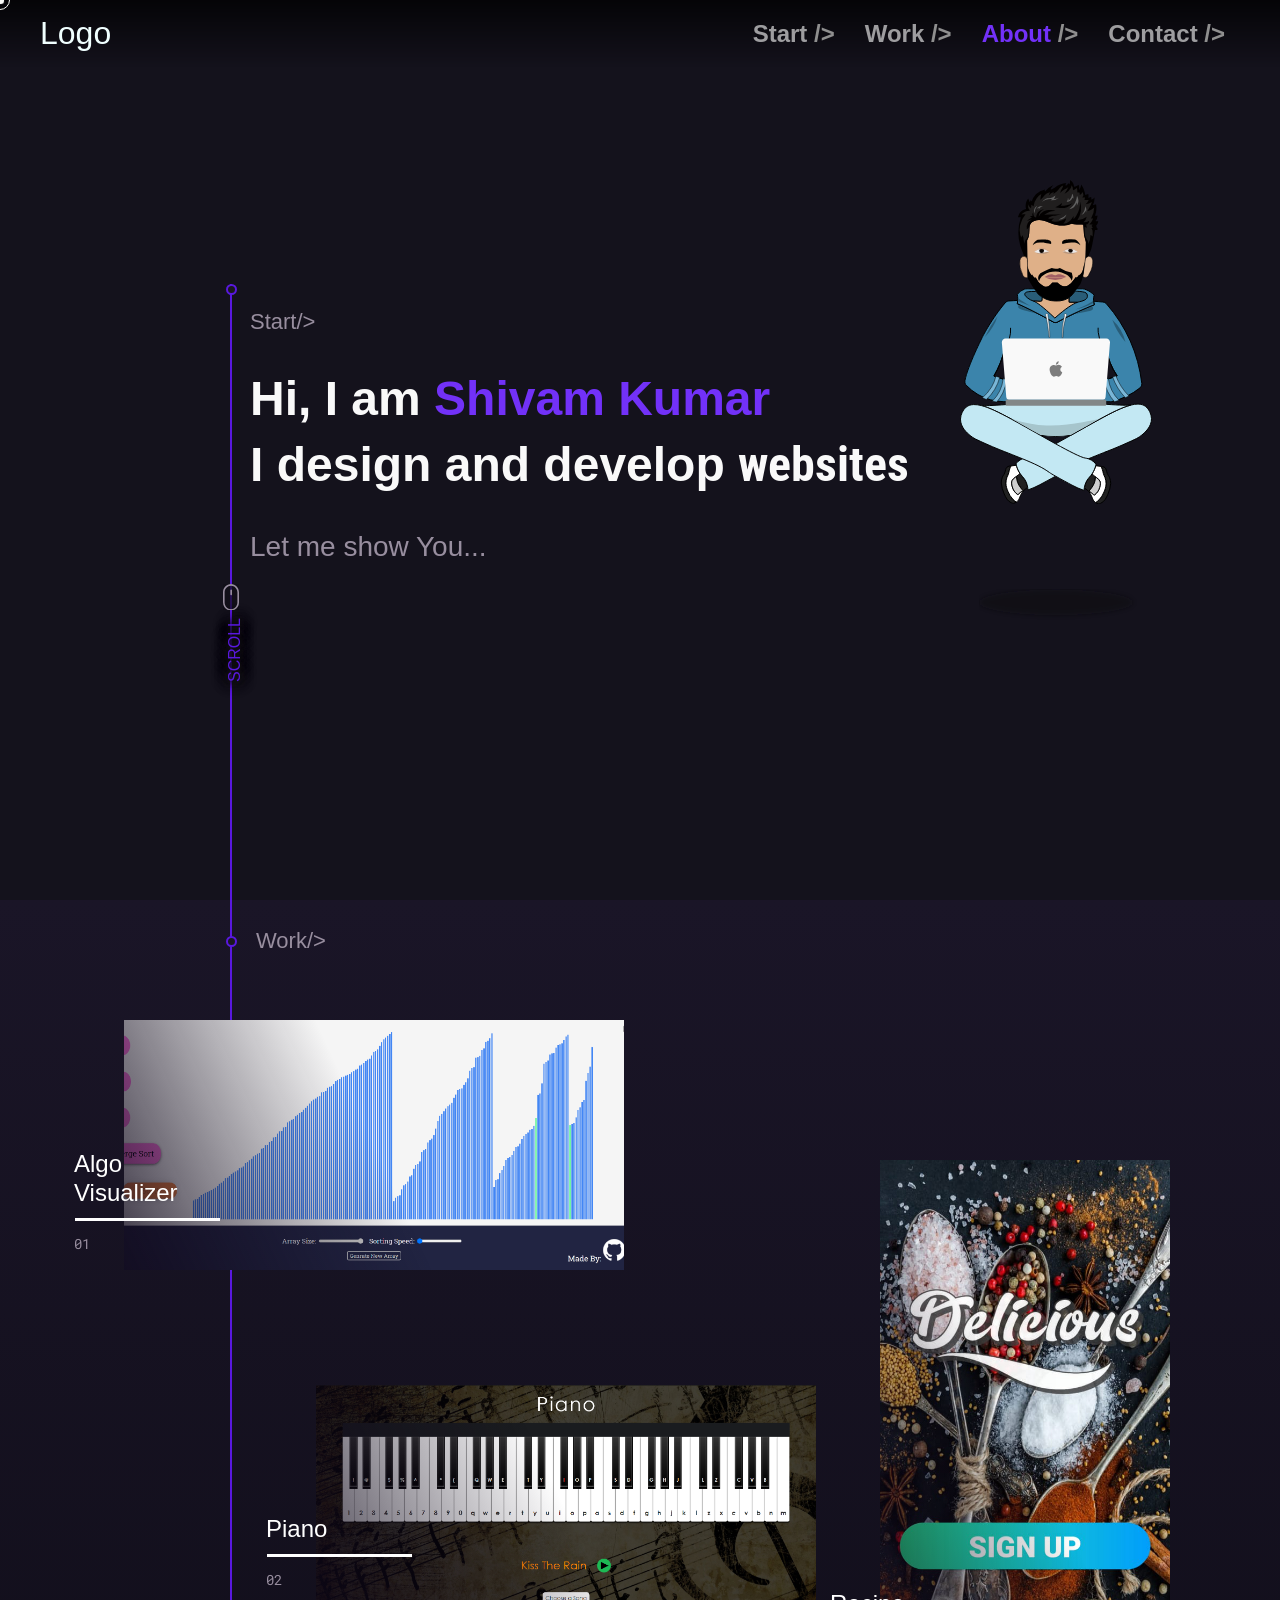
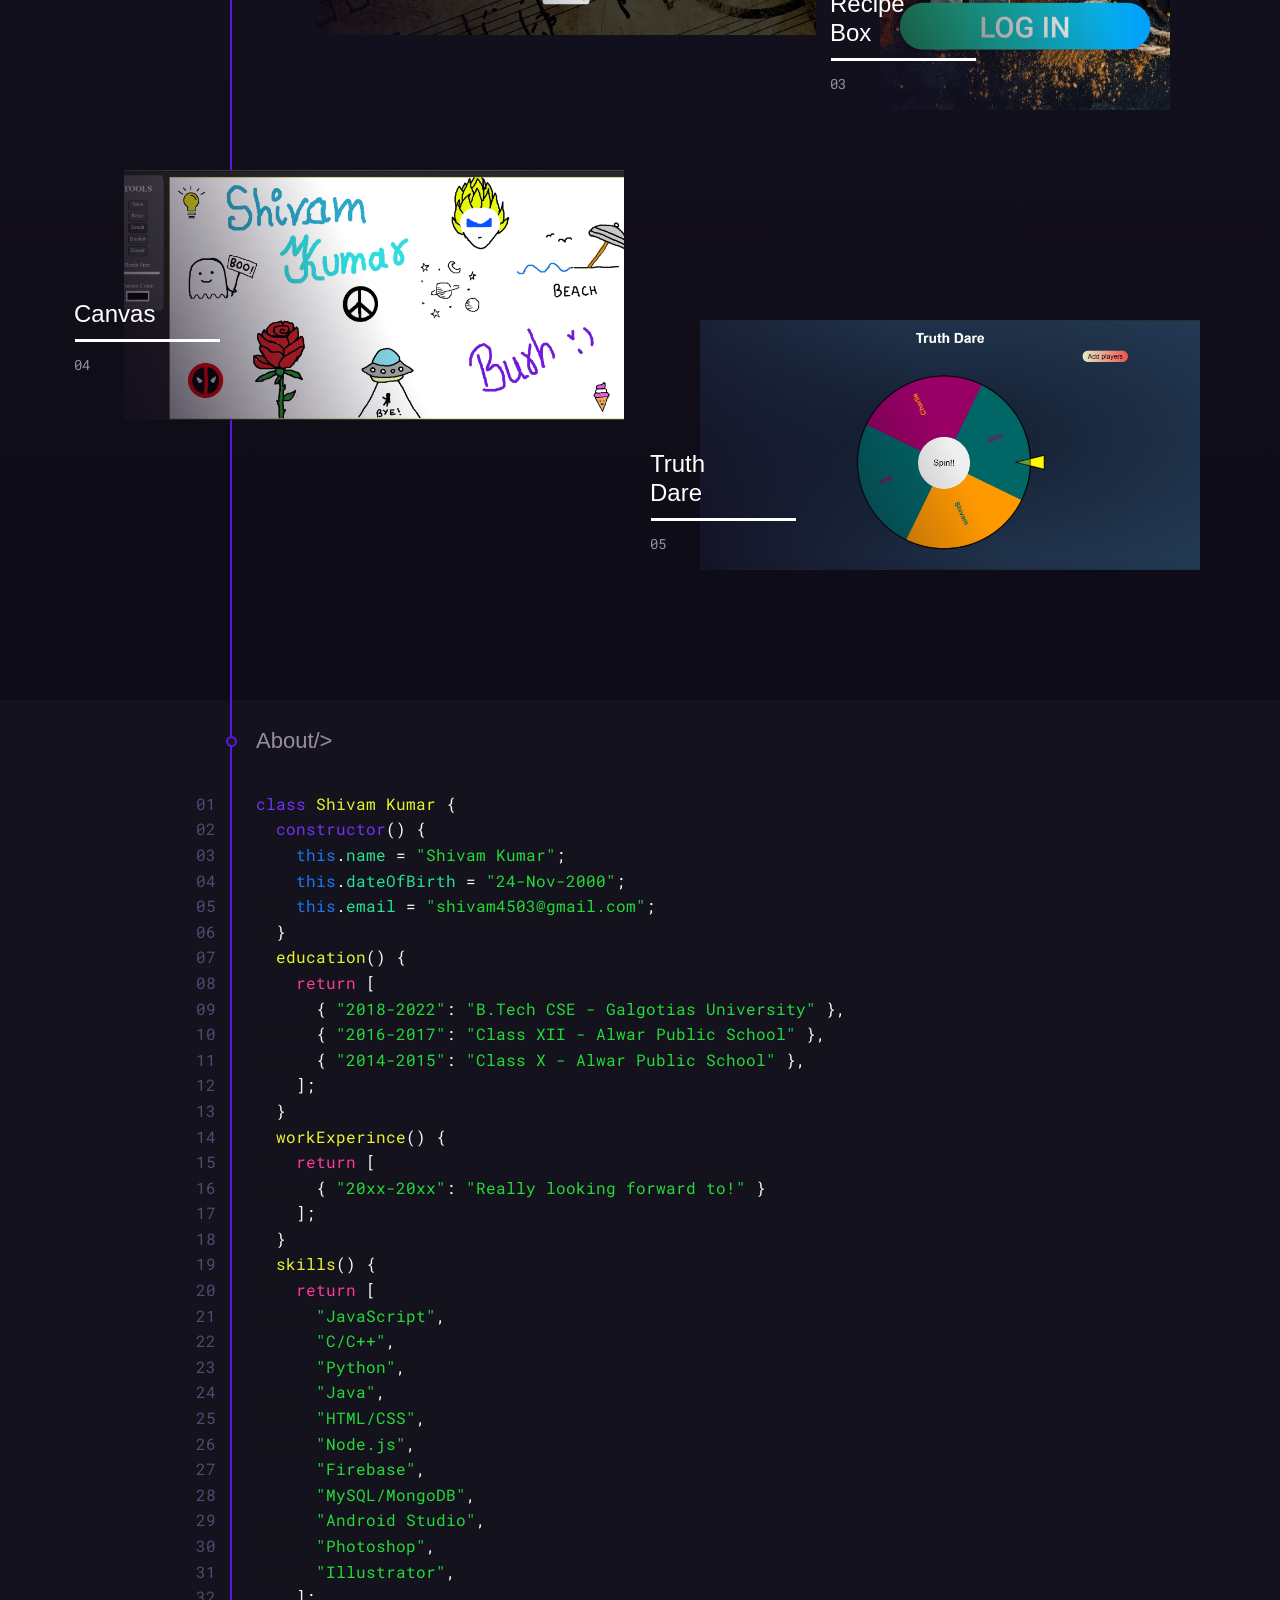
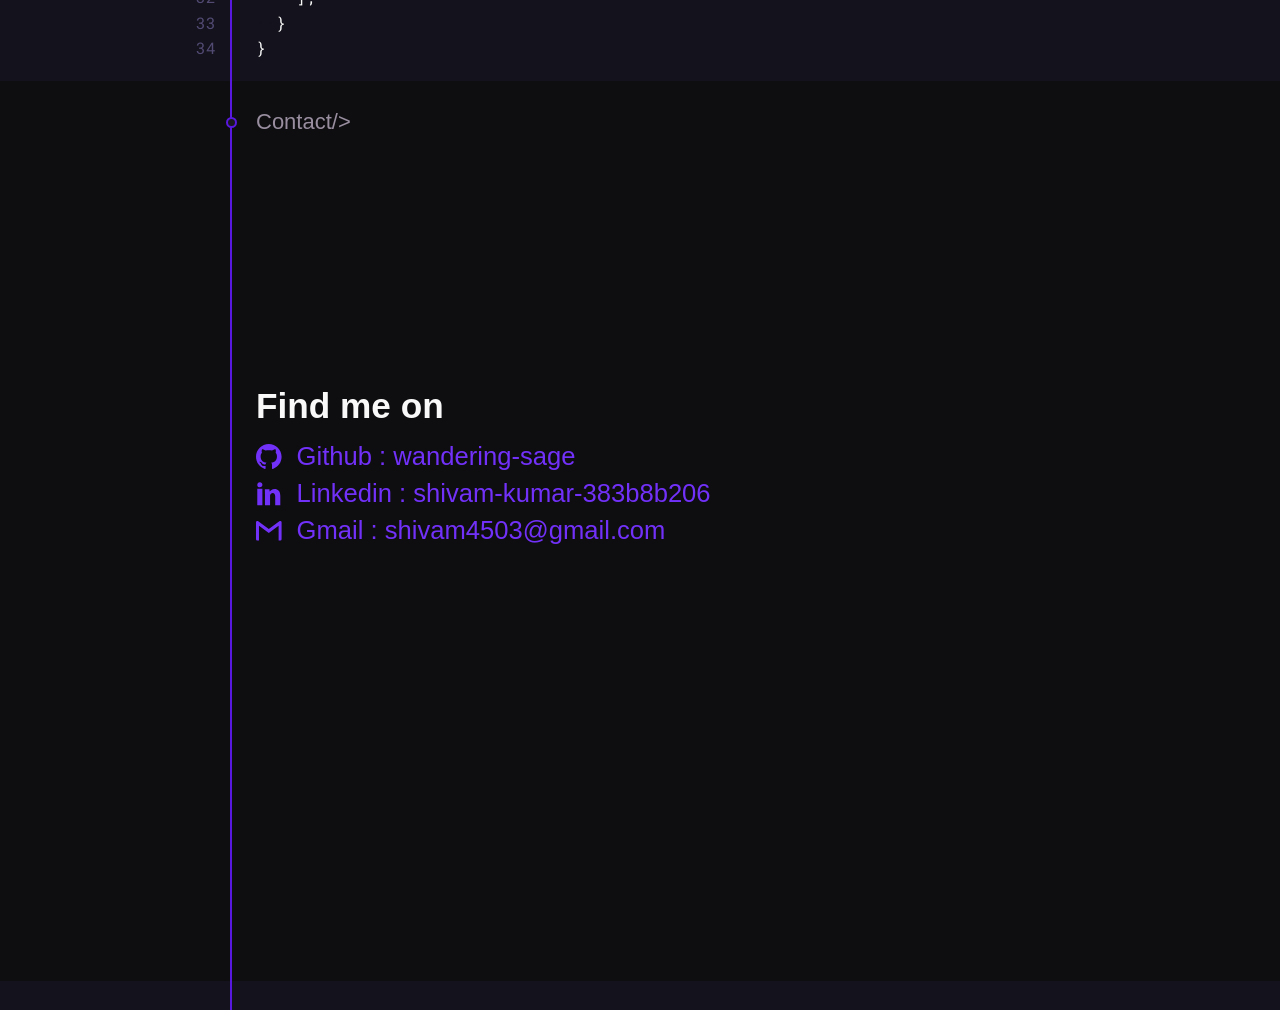
==== index.html @ 13f2aaee "fixed bugs" ====
<!DOCTYPE html>
<html lang="en">
	<head>
		<meta charset="UTF-8" />
		<meta http-equiv="X-UA-Compatible" content="IE=edge" />
		<meta name="viewport" content="width=device-width, initial-scale=1.0" />
		<link rel="preconnect" href="https://fonts.gstatic.com">
		<link href="https://fonts.googleapis.com/css2?family=Roboto+Mono&display=swap" rel="stylesheet">
		<link href="https://fonts.googleapis.com/css2?family=Roboto+Condensed&display=swap" rel="stylesheet">
		<link href="https://fonts.googleapis.com/css2?family=Open+Sans&display=swap" rel="stylesheet">
		<link rel="stylesheet" href="./css/base.css" />
		<title>Shivam Kumar</title>
	</head>

	<body class="hideScrollbar">
		
		<nav class="nav-bar">
			<a href="#" class="logo">Logo</a>
			<ul class="nav-links">
				<li class="nav-link active">
					<a href="#start">Start <span>/></span></a>
				</li>
				<li class="nav-link">
					<a href="#work">Work <span>/></span></a>
				</li>
				<li class="nav-link">
					<a href="#about">About <span>/></span></a>
				</li>
				<li class="nav-link">
					<a href="#contact">Contact <span>/></span></a>
				</li>
			</ul>
		</nav>
		
		<div id="start">
			<div class="timeline"><div class="bullet"></div>
			<a href="#work" class="scroll-bottom scale-hover"><svg version="1.1" xmlns="http://www.w3.org/2000/svg" xmlns:xlink="http://www.w3.org/1999/xlink" x="0px" y="0px" viewBox="0 0 18 30" xml:space="preserve"><path fill="#988E9F" d="M9,30c-5,0-9-4.2-9-9.4V9.4C0,4.2,4,0,9,0s9,4.2,9,9.4v11.3C18,25.8,14,30,9,30z M16.2,9.4
				c0-4.2-3.2-7.5-7.2-7.5S1.8,5.3,1.8,9.4v11.3c0,4.1,3.2,7.5,7.2,7.5s7.2-3.4,7.2-7.5V9.4z M9.2,12.8c-0.5,0-0.9-0.4-0.9-0.9V7.1
				c0-0.5,0.4-0.9,0.9-0.9c0.5,0,0.9,0.4,0.9,0.9v4.7C10.1,12.3,9.7,12.8,9.2,12.8z" class="st0"></path></svg> <br> <span>SCROLL</span></a>
			</div>
			<div class="start container">
				<div class="start-content">
					<p class="text-hide section-title">Start/></p>
					<br />
					<h1 class="text-hide">Hi, I am <span class="purple">Shivam Kumar</span></h1>
					<br />
					<h1 class="text-hide">I design and develop <span class="spl-txt"></span></h1>
					<br />
					<p class="text-hide">Let me show You...</p>
					
				</div>
			</div>
			<div class="hero-anim">
				<div class="avatar">
					<svg xmlns="http://www.w3.org/2000/svg" viewBox="0 0 389.99 658.87"><defs><style>.cls-1{fill:#3b84ab;}.cls-1,.cls-10,.cls-11,.cls-21,.cls-22,.cls-3,.cls-4,.cls-5,.cls-6,.cls-7,.cls-8,.cls-9{stroke:#000;stroke-miterlimit:10;}.cls-1,.cls-10,.cls-11,.cls-3,.cls-4,.cls-5,.cls-8,.cls-9{stroke-width:2px;}.cls-2,.cls-3{fill:#295d78;}.cls-12,.cls-21,.cls-4{fill:#dfb088;}.cls-5{fill:none;}.cls-6,.cls-9{fill:#fff;}.cls-6{stroke-width:0.75px;}.cls-7{fill:#79b6d7;}.cls-8{fill:#212121;}.cls-10{fill:#cecece;}.cls-11{fill:#c3e8f3;}.cls-13{fill:#020000;}.cls-14{fill:#201e1e;}.cls-15{fill:#616161;}.cls-16{fill:#b7977e;}.cls-17{fill:#eae8e8;}.cls-18{fill:#0c0603;}.cls-19{fill:#cca07f;}.cls-20{fill:#a25f64;}.cls-22{fill:#e4bd9c;}.cls-23{fill:#828788;}.cls-24{fill:#f9f9f9;}.cls-25{fill:#a6c5cc;}.cls-26{fill:#7d7d7d;}</style></defs><g id="Layer_2" data-name="Layer 2"><g id="Layer_2-2" data-name="Layer 2"><path class="cls-1" d="M369.36,413.24a303.12,303.12,0,0,0-72.06-162,10,10,0,0,0-7.21-3.42q-9.27-.84-18.84-1.55a32.56,32.56,0,0,0,1.4,7.08q-15.39,6.15-31.69,13.58c-15.49,7.09-30,14.4-43.37,21.71a8.25,8.25,0,0,1-4.15.92,8.15,8.15,0,0,1-3.4-.92c-13.59-7.79-28-15.57-43.37-23.22q-15.39-7.68-30.18-14.33a57.1,57.1,0,0,0,.68-6.5q-8.9.47-17.52,1.05a10.28,10.28,0,0,0-2.93.43,12.22,12.22,0,0,0-5.08,3.55c-26.88,31.7-45.15,67.48-45.15,67.48s-31,60.75-36.42,90.23a12.36,12.36,0,0,0,.65,6.91,10.23,10.23,0,0,0,1.76,2.54,107.32,107.32,0,0,0,24.06,19,109.58,109.58,0,0,0,52.59,14.55H306a10,10,0,0,0,2.31-.27,147.45,147.45,0,0,0,57.35-27.84A10,10,0,0,0,369.36,413.24ZM304.58,403A148.3,148.3,0,0,1,281,408H100.24q-9.76-2.69-20.09-6-5.75-1.87-11.23-3.83A200.46,200.46,0,0,0,82.2,370.54a199.76,199.76,0,0,0,9.19-30.64l205.53,2a140,140,0,0,0,22.21,55.83A149.27,149.27,0,0,1,304.58,403Z"/><path class="cls-1" d="M146.67,265.43q-15.39-7.68-30.18-14.33a57.1,57.1,0,0,0,.68-6.5c24.47-1.28,50.4-1.9,77.66-1.59,26.82.3,52.34,1.48,76.42,3.27a32.56,32.56,0,0,0,1.4,7.08q-15.39,6.15-31.69,13.58c-15.49,7.09-30,14.4-43.37,21.71a8.25,8.25,0,0,1-4.15.92,8.15,8.15,0,0,1-3.4-.92C176.45,280.86,162,273.08,146.67,265.43Z"/><path class="cls-2" d="M119.48,253.59a5.77,5.77,0,0,0-1.28,4.22c.69,3.88,7.15,5.59,19.53,8.94,3.3.89,10.35,2.8,20.65,5.62Z"/><path class="cls-2" d="M268.16,256.15c2.15,2.55,2.21,4.22,2,5.2-.89,3.88-8.19,4.92-24.72,8.42-6.87,1.45-12.32,2.69-15.4,3.4Z"/><path class="cls-1" d="M271.25,246.28a32.56,32.56,0,0,0,1.4,7.08q-15.39,6.15-31.69,13.58c-15.49,7.09-30,14.4-43.37,21.71a8.25,8.25,0,0,1-4.15.92,8.15,8.15,0,0,1-3.4-.92c-13.59-7.79-28-15.57-43.37-23.22q-15.39-7.68-30.18-14.33a57.1,57.1,0,0,0,.68-6.5c.06-1.06.09-2.17.08-3.31a58.69,58.69,0,0,0-.76-9,27.86,27.86,0,0,1,14.68-10.64,14.61,14.61,0,0,1,2.69-.55,49.43,49.43,0,0,1,5.74-.13H241.81c2.51,0,5.05-.1,7.57,0a20.82,20.82,0,0,1,6.93,1.92,47.68,47.68,0,0,1,8,4.13,46.93,46.93,0,0,1,8.3,6.79,32.26,32.26,0,0,0-1.51,10.56C271.15,245,271.19,245.64,271.25,246.28Z"/><path class="cls-3" d="M167,243.05a3.85,3.85,0,0,1-.34,1.65,3.59,3.59,0,0,1-.39.66c-1.21,1.65-4.1,1.14-9.38.84-1.8-.11-4.34-.21-7.42-.2l-.53-.18a32.27,32.27,0,0,1-11.32-6c-1.8-1.5-4.94-4-5.77-6.34a3.94,3.94,0,0,1-.14-2.64c1-2.86,4.7-3.57,7.3-3.92a106.13,106.13,0,0,1,13.35-.5,5.4,5.4,0,0,1,2.59.41c1.23.64,1.63,2,2.32,3.07,1.18,1.87,2.77,3.08,6,5.5a42.21,42.21,0,0,0,4.24,2.83C167.18,240.49,167,242.14,167,243.05Z"/><path class="cls-3" d="M258.33,238.68c-.94,2.44-3.69,4.47-6,5.57a45.4,45.4,0,0,1-9.89,3.08,30.87,30.87,0,0,0-4,1.19l-16.29-.05a1,1,0,0,1-.65-.16,1,1,0,0,1-.2-.78c.07-.75.06-3.94,0-8.4a48.76,48.76,0,0,0,6-5.3c.71-.74,1.48-1.55,2.46-2.74,2.65-3.22,2.77-4.32,4.27-5.13.37-.2,1.09-.09,5.17.14,4.93.29,13.77,1,17,3.37l.08.06C258.68,231.37,259.37,236,258.33,238.68Z"/><path class="cls-4" d="M238.43,248.52c-9.06,3.2-23.12,11.68-45.75,32-25.93-24.73-37.55-32.46-43.22-34.52,3.08,0,5.62.09,7.42.2,5.28.3,8.17.81,9.38-.84a3.59,3.59,0,0,0,.39-.66,3.74,3.74,0,0,0,.34-1.65c0-1,.08-2.77.1-5.1a49.94,49.94,0,0,0,10,4.87,52.42,52.42,0,0,0,16.73,2.91,47.68,47.68,0,0,0,18.39-2.35,43.13,43.13,0,0,0,9.06-4.43c0,4.56,0,7.83,0,8.58a1,1,0,0,0,.2.78,1,1,0,0,0,.65.16Z"/><path class="cls-5" d="M102.7,300.29a57.34,57.34,0,0,1-2.46,21.78L95.41,339.9"/><path class="cls-5" d="M319.13,397.77A149,149,0,0,1,281,408H100.24q-9.76-2.69-20.09-6-5.75-1.87-11.23-3.83A200.46,200.46,0,0,0,82.2,370.54a199.76,199.76,0,0,0,9.19-30.64l205.53,2a140,140,0,0,0,22.21,55.83Z"/><path class="cls-6" d="M181.18,296.49c-.69-7.47-1.62-14.53-2.69-21.12a2.55,2.55,0,1,0-4,.46c1.45,6.67,2.78,13.8,3.9,21.37,1.18,8,2,15.57,2.54,22.7l1.49-.25C182.32,312.41,181.94,304.67,181.18,296.49Z"/><path class="cls-6" d="M216.84,274.05a2.61,2.61,0,0,0-2.55-2.56,2.55,2.55,0,0,0-2.07,4.05,139.16,139.16,0,0,0-4.59,45l1.35-.45a128,128,0,0,1,6.84-44A2.73,2.73,0,0,0,216.84,274.05Z"/><path class="cls-2" d="M309.43,284A131.21,131.21,0,0,0,336,328.92,90.31,90.31,0,0,0,309.43,284Z"/><path class="cls-2" d="M76.2,276.58a101.63,101.63,0,0,1-9.53,21.65,101.86,101.86,0,0,1-16.38,21A200.1,200.1,0,0,1,76.2,276.58Z"/><path class="cls-2" d="M118.3,240c3.44,2.57,7.17,5.19,11.22,7.8,4.84,3.12,9.52,5.84,14,8.21-4.72-1.5-9.73-3.3-14.94-5.44q-5.52-2.28-10.42-4.66Z"/><path class="cls-2" d="M270.22,245.75c-3.63,2.35-7.6,4.71-11.93,7a157.66,157.66,0,0,1-23.75,10.13,133.58,133.58,0,0,0,27-8.6c3.26-1.44,6.32-2.95,9.18-4.49-.13-.61-.24-1.29-.33-2S270.24,246.37,270.22,245.75Z"/><path class="cls-7" d="M73,398.52a83,83,0,0,1-8.95,22,83.65,83.65,0,0,1-18.64,22l8.12,3.31a89.78,89.78,0,0,0,16.77-20.16A90,90,0,0,0,80.6,401.13Z"/><path class="cls-7" d="M87.81,403.36a75.71,75.71,0,0,1-22.28,46l9,1.74A83.27,83.27,0,0,0,86.8,432.79a83.37,83.37,0,0,0,8-27.35Z"/><path class="cls-7" d="M316.6,397.8a118.52,118.52,0,0,0,26.48,40.93l-7.21,3.59A121.37,121.37,0,0,1,310,400.24Z"/><path class="cls-7" d="M301.26,403a76.35,76.35,0,0,0,21.84,44.55l-9.34,3A88.49,88.49,0,0,1,292.56,405Z"/><path class="cls-5" d="M280.58,300.07a76.34,76.34,0,0,0,.26,9.44,81.34,81.34,0,0,0,10.09,32.37"/><path class="cls-8" d="M306.11,616.41a71.76,71.76,0,0,1-5.87,22.21c-3.24,7.22-6.7,14.66-14.39,17.93a20.05,20.05,0,0,1-4.5,1.3,22.38,22.38,0,0,1-5.74-2.62,43.37,43.37,0,0,0,6.76-5.54,47.19,47.19,0,0,0,10.21-16.17c1.94-4.66,4-9.61,4.08-16.51a36.72,36.72,0,0,0-2-12.42,40.16,40.16,0,0,1-3.6-8.86c-.8-2.93-.91-4.73-2.05-8a37.8,37.8,0,0,0-2.69-6l3.72.48a9.79,9.79,0,0,1,4.51,2.21c3,2.68,2.3,5.89,4.59,11.66,1.8,4.53,2.9,4.25,4.68,8.51A30.45,30.45,0,0,1,306.11,616.41Z"/><path class="cls-8" d="M275.15,602.94a35.81,35.81,0,0,1-2.23,12.32A43.53,43.53,0,0,1,266.8,626a61.78,61.78,0,0,1-5.23,6.37.11.11,0,0,0,0,.15l0,0c-3-2.49-6-5-9-7.44a41.6,41.6,0,0,1,3.52-11.44c2.86-6,6.19-9.12,9.62-13.4.81-1,1.62-2.08,2.43-3.26C270.81,599.38,273.18,601.38,275.15,602.94Z"/><path class="cls-9" d="M296.66,617c-.09,6.9-2.14,11.85-4.08,16.51a47.19,47.19,0,0,1-10.21,16.17,43.37,43.37,0,0,1-6.76,5.54,15.94,15.94,0,0,1-3.84-3.46c-2.19-2.76-2.41-5-4.6-9.7a56.1,56.1,0,0,0-5.57-9.54h0c3.82,1,5.34,2.84,6.63,3.85a26.17,26.17,0,0,1,2.93,2.68,1.92,1.92,0,0,0,2.58.2,27.34,27.34,0,0,0,6-6.34,29.21,29.21,0,0,0,3.86-8.4,34.89,34.89,0,0,0,1.44-7.79.76.76,0,0,0,0-.15,12.44,12.44,0,0,0-1-5c-1.37-3.11-3.67-4.59-6.81-7-.64-.48-1.34-1-2.11-1.64-2-1.56-4.34-3.56-7-6a49.34,49.34,0,0,0,2.83-4.68A52.89,52.89,0,0,0,274.8,583v0l1.38-2.6,10.12,1.31a37.8,37.8,0,0,1,2.69,6c1.14,3.27,1.25,5.07,2.05,8a40.16,40.16,0,0,0,3.6,8.86A36.72,36.72,0,0,1,296.66,617Z"/><path class="cls-10" d="M285.09,616.59a.76.76,0,0,1,0,.15,34.89,34.89,0,0,1-1.44,7.79,29.21,29.21,0,0,1-3.86,8.4,27.34,27.34,0,0,1-6,6.34,1.92,1.92,0,0,1-2.58-.2,26.17,26.17,0,0,0-2.93-2.68c-1.29-1-2.81-2.89-6.63-3.85h0l0,0a.11.11,0,0,1,0-.15A61.78,61.78,0,0,0,266.8,626a43.53,43.53,0,0,0,6.12-10.72,35.81,35.81,0,0,0,2.23-12.32c.77.61,1.47,1.16,2.11,1.64,3.14,2.39,5.44,3.87,6.81,7A12.44,12.44,0,0,1,285.09,616.59Z"/><path class="cls-8" d="M83.88,615.41a71.76,71.76,0,0,0,5.87,22.21c3.24,7.22,6.7,14.66,14.39,17.93a20.05,20.05,0,0,0,4.5,1.3,22.38,22.38,0,0,0,5.74-2.62,43.37,43.37,0,0,1-6.76-5.54,47.19,47.19,0,0,1-10.21-16.17c-1.94-4.66-4-9.61-4.08-16.51a36.72,36.72,0,0,1,2-12.42,40.16,40.16,0,0,0,3.6-8.86c.8-2.93.91-4.73,2-8a37.8,37.8,0,0,1,2.69-6l-3.72.48a9.79,9.79,0,0,0-4.51,2.21c-3,2.68-2.3,5.89-4.59,11.66-1.8,4.53-2.9,4.25-4.68,8.51A30.45,30.45,0,0,0,83.88,615.41Z"/><path class="cls-8" d="M114.84,601.94a35.81,35.81,0,0,0,2.23,12.32A43.53,43.53,0,0,0,123.19,625a61.78,61.78,0,0,0,5.23,6.37.11.11,0,0,1,0,.15l0,0c3-2.49,6-5,9-7.44a41.6,41.6,0,0,0-3.52-11.44c-2.86-6-6.19-9.12-9.62-13.4-.81-1-1.62-2.08-2.43-3.26C119.18,598.38,116.81,600.38,114.84,601.94Z"/><path class="cls-9" d="M93.33,616c.09,6.9,2.14,11.85,4.08,16.51a47.19,47.19,0,0,0,10.21,16.17,43.37,43.37,0,0,0,6.76,5.54,15.94,15.94,0,0,0,3.84-3.46c2.19-2.76,2.41-5,4.6-9.7a56.1,56.1,0,0,1,5.57-9.54h0c-3.82,1-5.34,2.84-6.63,3.85a26.17,26.17,0,0,0-2.93,2.68,1.92,1.92,0,0,1-2.58.2,27.34,27.34,0,0,1-6-6.34,29.21,29.21,0,0,1-3.86-8.4,34.89,34.89,0,0,1-1.44-7.79.76.76,0,0,1,0-.15,12.44,12.44,0,0,1,1-5c1.37-3.11,3.67-4.59,6.81-7,.64-.48,1.34-1,2.11-1.64,2-1.56,4.34-3.56,7-6a49.34,49.34,0,0,1-2.83-4.68,52.89,52.89,0,0,1-3.81-9.21v0l-1.38-2.6-10.12,1.31a37.8,37.8,0,0,0-2.69,6c-1.14,3.27-1.25,5.07-2,8a40.16,40.16,0,0,1-3.6,8.86A36.72,36.72,0,0,0,93.33,616Z"/><path class="cls-10" d="M104.9,615.59a.76.76,0,0,0,0,.15,34.89,34.89,0,0,0,1.44,7.79,29.21,29.21,0,0,0,3.86,8.4,27.34,27.34,0,0,0,6,6.34,1.92,1.92,0,0,0,2.58-.2,26.17,26.17,0,0,1,2.93-2.68c1.29-1,2.81-2.89,6.63-3.85h0l0,0a.11.11,0,0,0,0-.15,61.78,61.78,0,0,1-5.23-6.37,43.53,43.53,0,0,1-6.12-10.72,35.81,35.81,0,0,1-2.23-12.32c-.77.61-1.47,1.16-2.11,1.64-3.14,2.39-5.44,3.87-6.81,7A12.44,12.44,0,0,0,104.9,615.59Z"/><path class="cls-11" d="M389,484.69c.29,16.75-14,28.61-19.58,33.27a60.29,60.29,0,0,1-11.06,7.32C347,530.71,330,538.49,309.06,547c-6,2.43-12.44,4.86-17.62,6.93-11.7,4.67-21.82,8.7-30.71,12.37-24,9.89-39.1,17.13-52.52,26.92-2.21,1.61-7.61,4.76-14.1,8.4-10.75,6-24.5,13.37-31.84,17.33A163.54,163.54,0,0,1,138,629.6a47.75,47.75,0,0,0-.57-5.58,41.6,41.6,0,0,0-3.52-11.44c-2.86-6-6.19-9.12-9.62-13.4a49.18,49.18,0,0,1-5.26-7.94,52.89,52.89,0,0,1-3.81-9.21v0a51.35,51.35,0,0,1-1.38-5.52,27,27,0,0,1,4.08-4.76,29.07,29.07,0,0,1,8.79-5.51,36.31,36.31,0,0,1,8.91-2.32c8.21-1.22,32.14-13.55,58.51-28,10.25-5.63,20.87-11.58,31.08-17.34,11.39-6.41,22.27-12.58,31.56-17.77,9-5,17.67-9.87,25.87-14.36,25.83-14.13,47.4-25,64.32-29.26a56.71,56.71,0,0,1,14.61-2h.1c6,.08,11.16,1.57,15.36,4.77C383.68,465,388.81,475.09,389,484.69Z"/><path class="cls-11" d="M346.89,457.15c-16.92,4.3-38.49,15.13-64.32,29.26-8.2,4.49-16.83,9.31-25.87,14.36-9.29,5.19-20.17,11.36-31.56,17.77a203.6,203.6,0,0,1-62.11,0h0c-10.75-6.06-21-11.86-29.77-16.77-10.27-5.74-20-11.18-29.19-16.17-24.26-13.19-44.64-23.25-60.79-27.39,6.36.63,22,0,51-2.07,2.74-1,3.89-3,4.87-3L290.69,451c1,0,3.57,5.17,3.57,4.19l2.72.43C326.54,457.67,340.7,457.83,346.89,457.15Z"/><path class="cls-11" d="M276.19,577.49a51.35,51.35,0,0,1-1.38,5.52v0a52.89,52.89,0,0,1-3.81,9.21,49.18,49.18,0,0,1-5.26,7.94c-3.43,4.28-6.76,7.43-9.62,13.4A41.6,41.6,0,0,0,252.59,625a47.75,47.75,0,0,0-.57,5.58,163.54,163.54,0,0,1-24.31-10.67c-7.75-4.18-22.64-12.14-33.6-18.33-5.7-3.21-10.34-5.94-12.34-7.4-13.9-10.14-29.62-17.54-55.11-28-8.26-3.39-17.54-7.09-28.12-11.31-5.18-2.07-11.64-4.5-17.62-6.93-21-8.49-37.89-16.27-49.28-21.7A60.29,60.29,0,0,1,20.58,519C15,514.3.71,502.44,1,485.69c.17-9.6,5.3-19.67,12-24.77,4-3.07,8.91-4.57,14.63-4.76a55.64,55.64,0,0,1,15.65,2c16.15,4.14,36.53,14.2,60.79,27.39,9.18,5,18.92,10.43,29.19,16.17,8.79,4.91,19,10.71,29.77,16.77h0c10.14,5.73,20.75,11.68,31,17.34,27.09,14.9,51.93,27.77,60.33,29a38.12,38.12,0,0,1,6.32,1.38,30.11,30.11,0,0,1,11.38,6.45A27,27,0,0,1,276.19,577.49Z"/><path class="cls-12" d="M255.7,125.81q0,13.16-.52,27c-.11,2.47-.21,4.93-.34,7.36a2,2,0,0,1-.1.21q-1.17,7.88-2.36,15.74l.68-9.53L251,177.74a27.61,27.61,0,0,1-3.7,10.6,27,27,0,0,1-4.76,5.83c-.17-.71-.35-1.41-.53-2.12a15.55,15.55,0,0,1-5.4,6.89l-.94-2.12c-1.5,2.09-3.09,4.21-4.75,6.36q-2.13,2.74-4.23,5.3a36.36,36.36,0,0,1-4.23,3.71,18,18,0,0,1-5.29,3.18,14.78,14.78,0,0,1-7.39.53,17,17,0,0,1-6.87-3.18,25.12,25.12,0,0,1-4.76-4.24H187.53l-4.23,4.77a12.17,12.17,0,0,1-12.15,3.18,44.28,44.28,0,0,1-7.39-4.77,22.1,22.1,0,0,1-4.76-4.77,19.11,19.11,0,0,1-2-3.68,32.82,32.82,0,0,1-2.25-3.21,30,30,0,0,1-1.46-2.65c-.22.71-.44,1.41-.65,2.12a16.48,16.48,0,0,1-3.17-2.65,17.09,17.09,0,0,1-3.18-4.77l-.52,2.12a33.94,33.94,0,0,1-4.76-6.89,42.27,42.27,0,0,1-3.87-12.38Q137,168,136.91,161a5.38,5.38,0,0,0-.2-.51q-.21-18.69-.44-37.38a30,30,0,0,0,4.23-14.31c.11-2.19.29-5.28.53-9,.35-5.51.53-7.34,1.59-9.54a14.88,14.88,0,0,1,3.69-4.77,27,27,0,0,1,9.52-3.71,29.44,29.44,0,0,1,9.51,0,40.34,40.34,0,0,1,10,2.65A104.41,104.41,0,0,0,187,88.7c7.5,2.24,15.23,4.55,24.84,3.71a48.44,48.44,0,0,0,14.8-3.71,38.08,38.08,0,0,0,10.57,1.59c2.06,0,3.95-.16,7.4,0,2.46.12,4.48.36,5.81.53L252,112Z"/><path class="cls-13" d="M276.75,92.21A9.45,9.45,0,0,0,280,99.35a5,5,0,0,1-2.65,2.11,4.92,4.92,0,0,1-3.16,0q-2.91,15.6-5.81,31.18a68.19,68.19,0,0,1-4.23,14.27,74.31,74.31,0,0,1-4,8.26,78.23,78.23,0,0,1-5.56,8.65c.07-1.25.13-2.5.19-3.76.13-2.43.23-4.88.34-7.34q.54-13.82.52-26.95L252,112l-1.58-21.14c-1.33-.17-3.35-.41-5.81-.53-3.45-.16-5.34,0-7.4,0a38.37,38.37,0,0,1-10.57-1.58,49.27,49.27,0,0,1-14.8,3.7c-9.61.83-17.34-1.47-24.84-3.7a106.77,106.77,0,0,1-11.63-4.23,40.25,40.25,0,0,0-10-2.64,29.44,29.44,0,0,0-9.51,0,26.78,26.78,0,0,0-9.52,3.7,14.76,14.76,0,0,0-3.69,4.75c-1.06,2.19-1.24,4-1.59,9.52-.24,3.71-.42,6.79-.53,9a29.89,29.89,0,0,1-4.23,14.27q.22,18.65.44,37.27c0,2.37.06,4.74.09,7.12-2.05-3.85-4.11-8-6.11-12.42q-.65-1.44-1.29-2.91c-2.74-6.31-5-12.34-6.87-18a99.05,99.05,0,0,1,1.06-58.66h-6a22.15,22.15,0,0,1,16.54-16.39,26.22,26.22,0,0,1,0-12.68,25.82,25.82,0,0,1,4.23-9A18.28,18.28,0,0,1,141,44.91a4,4,0,0,0,1.59-1.58,4.14,4.14,0,0,0,.52-2.11,4.73,4.73,0,0,1,1.59,1.05,5,5,0,0,1,1.06,1.59,35,35,0,0,1,8.45-14.79,35.37,35.37,0,0,1,18.49-10,4.72,4.72,0,0,0,0,4.42A43.56,43.56,0,0,1,189.64,10c-2.2,2.66-6.28,7.86-5.28,9,.83.92,4.82-1.26,7.93-3.18a44.57,44.57,0,0,1,23.78-9.51,5,5,0,0,0-1.59,3.7,4.45,4.45,0,0,0,.53,1.89A13.57,13.57,0,0,0,218.18,9a13.47,13.47,0,0,0,1.63-2.64,4.76,4.76,0,0,1,1.54,1.06A4.94,4.94,0,0,1,222.41,9a19.12,19.12,0,0,0,1.06-4.22,18.75,18.75,0,0,0,0-4.76,17.64,17.64,0,0,1,4.75,4.23,18.07,18.07,0,0,1,3.7,9.51,21.54,21.54,0,0,0,4.76-1.58,21.52,21.52,0,0,0,4.23-2.65A23.14,23.14,0,0,1,242,20.61a28.7,28.7,0,0,0,2.65-5.28A29.34,29.34,0,0,0,246.19,9,49.55,49.55,0,0,1,251,18a50.21,50.21,0,0,1,3.17,12.15,22.08,22.08,0,0,0,3.17-.52,23,23,0,0,0,3.17-1.06,13.6,13.6,0,0,1,.53,3.17,13.27,13.27,0,0,1-.53,4.24,26.42,26.42,0,0,0,2.64-.54,26.08,26.08,0,0,0,3.17-1.06,7.4,7.4,0,0,1,.53,3.17,7.23,7.23,0,0,1-.53,2.3,12.4,12.4,0,0,0,6.87-4.41A28.47,28.47,0,0,1,270,50.73a20.7,20.7,0,0,0,3.17-.53,20.36,20.36,0,0,0,3.18-1.06A41.44,41.44,0,0,1,274.2,72.4a13.6,13.6,0,0,0,2.64,0,14.75,14.75,0,0,0,2.64-.53,19.79,19.79,0,0,1-4.22,11.62,6.66,6.66,0,0,0,2.63.53,6.82,6.82,0,0,0,2.65-.53,11.25,11.25,0,0,1-.53,3.7A11.49,11.49,0,0,1,276.75,92.21Z"/><path class="cls-14" d="M135.74,99.88a7.5,7.5,0,0,0,2.12-1.59,7.4,7.4,0,0,0,1.58-2.64c.06,1.86.06,3.8,0,5.81a104,104,0,0,1-1.05,12.16,24.13,24.13,0,0,1-2.12,4.22c-1.33,2.12-2.26,2.87-3.17,4.23a13.59,13.59,0,0,0-2.11,7.4.14.14,0,0,1,0,.06,30.54,30.54,0,0,1-1.57-6.4c-.64-4-.14-5-1.05-7.4a13.59,13.59,0,0,0-2.12-3.7l-1.58,4.76a34.34,34.34,0,0,1-2.12-5.29,38.14,38.14,0,0,1-.53-19,50,50,0,0,1,11.1-22.73c-1.13,0-2.37-.06-3.7,0a40.7,40.7,0,0,0-4.75.53,21.6,21.6,0,0,1,17.44-7.92,20,20,0,0,1-4.23-13.74A19.6,19.6,0,0,0,141,54.43a19.26,19.26,0,0,0,3.17,3.17,22.46,22.46,0,0,0,.53-3.17,22.86,22.86,0,0,0,0-4.23,29.82,29.82,0,0,1,2.64,1.59c.79.53,1.49,1.07,2.11,1.58A32.87,32.87,0,0,1,155.82,37a32.37,32.37,0,0,1,9.52-8.45,39.77,39.77,0,0,0-1.59,6.34,40.74,40.74,0,0,0-.53,5.81c1.27-1.4,3.08-3.4,5.29-5.81,4.75-5.2,6.13-6.63,8.45-7.93a19.4,19.4,0,0,1,5.82-2.11c-.36.86-.71,1.74-1.06,2.64q-.84,2.14-1.59,4.23a21.57,21.57,0,0,1,11.1-7.93,6.22,6.22,0,0,0-1.06,1.58,6,6,0,0,0-.52,2.65,28.55,28.55,0,0,0,4-2.38,31.27,31.27,0,0,0,4.23-3.7c3.3-3.38,3.31-4.46,5.55-6.61a20.07,20.07,0,0,1,6.07-4A21,21,0,0,1,207.08,18a22.56,22.56,0,0,0-2.37,4.49,14.7,14.7,0,0,0-.8,4,17.22,17.22,0,0,1,5.82-5.81c2.18-1.28,3.74-1.46,6.34-3.17a21,21,0,0,0,4.23-3.7q-1.22,2.58-2.65,5.28c-1.73,3.26-3.51,6.26-5.28,9a40.66,40.66,0,0,0,7.93-5.82A20.59,20.59,0,0,0,224,18a18.36,18.36,0,0,0,2.65-7.4A11.18,11.18,0,0,1,229.28,19a1.88,1.88,0,0,0,1.58,1.59,15.13,15.13,0,0,0,3.7-2.12,15,15,0,0,0,2.65-2.64,18.58,18.58,0,0,1,1,4.23,18.29,18.29,0,0,1,0,4.76,3.5,3.5,0,0,0,3.7,0A6.62,6.62,0,0,1,243,27a6.76,6.76,0,0,1,0,3.7,7.93,7.93,0,0,0,5.28-6.34,9.19,9.19,0,0,1,2.12,4.23,9.31,9.31,0,0,1,0,3.69l-2.12,2.65a15.46,15.46,0,0,0,2.65.53,15.15,15.15,0,0,0,3.17,0,20.33,20.33,0,0,1-.53,2.11,18.31,18.31,0,0,1-1.06,2.64,30.44,30.44,0,0,0,3.7.53,32,32,0,0,0,5.28,0,32.86,32.86,0,0,1-2.64,4.23,32,32,0,0,1-3.7,4.22,25.16,25.16,0,0,0,12.69-4.75c-.85,2.48-1.89,5.14-3.17,7.93a84.43,84.43,0,0,1-5.82,10.56,30.68,30.68,0,0,0,8.46-3.17,30,30,0,0,0,5.28-3.7,44.28,44.28,0,0,1-6.34,22.2h4.23a30.46,30.46,0,0,1-2.64,5.28,30.85,30.85,0,0,1-5.29,6.35,25,25,0,0,0,3.7.52,22.29,22.29,0,0,0,3.17,0A8.41,8.41,0,0,1,268.38,92,9.59,9.59,0,0,1,267.33,93a7.27,7.27,0,0,0,1.05,2.11A7.36,7.36,0,0,0,270,96.71a7,7,0,0,1-1.06.52,7.63,7.63,0,0,1-2.11.53,14.09,14.09,0,0,1,2.11,4.23c.51,1.7.53,3,.53,8.46v4.22c-.57-.43-1.18-.88-1.85-1.32-.92-.61-1.8-1.13-2.64-1.58A36.94,36.94,0,0,1,260.46,130a15.4,15.4,0,0,0-1.32-7.14c-.9-1.94-1.83-2.73-3.17-5.28a27.13,27.13,0,0,1-2.12-5.29q-.32-3.84-.53-7.92-.21-4.5-.26-8.72a6.62,6.62,0,0,1,1.85.26,6.34,6.34,0,0,1,2.64,1.59A20,20,0,0,0,256,90.63a8.28,8.28,0,0,0,6.34-7.93,16.27,16.27,0,0,1-11.63,3.17,18.43,18.43,0,0,0,6.61-11.36,35.06,35.06,0,0,1-19,7.4,46.66,46.66,0,0,0,5.82-38,51.49,51.49,0,0,1-7.67,28.27,47,47,0,0,1-5.81,7.4V73.19A49.51,49.51,0,0,1,227.43,78a32.91,32.91,0,0,1-6.34,6.87,21.12,21.12,0,0,1-11.36,4,20.67,20.67,0,0,0,4.49-6.61,20.21,20.21,0,0,0,1.32-4.49,49.37,49.37,0,0,1-10.83,5c-4.65,1.5-9.31,2.94-14.8,1.59a19.84,19.84,0,0,1-4.23-1.59c.93-1.19,2-2.43,3.17-3.7.9-1,1.78-1.83,2.65-2.64A13.6,13.6,0,0,1,182,78.47a12,12,0,0,1-3.17-1,26,26,0,0,1,5.82-3.17c4-1.56,6.75-1.49,10.56-2.12a46,46,0,0,0,11.37-3.43A61.67,61.67,0,0,1,197.84,70a66.67,66.67,0,0,1-9.52,0,112.47,112.47,0,0,0-17.43.53,36.27,36.27,0,0,1,7.39-4.23,66.71,66.71,0,0,1,8.46-2.64c2.94-.81,5.39-1.43,7.13-1.85A44.21,44.21,0,0,0,183,61c-4.48.22-9,.44-13.74,3.17a23.57,23.57,0,0,0-9.25,10.3,14.85,14.85,0,0,1,1.85-7.66A15.3,15.3,0,0,1,170.36,60c-1,.07-8.83.76-13.21,7.4a16.48,16.48,0,0,0-2.65,9,5.8,5.8,0,0,1-2.64-1.06c-1.66-1.24-2.12-3.13-2.64-5.28a18.89,18.89,0,0,1-.53-4.76,9.2,9.2,0,0,0-1.58,4.23,9.1,9.1,0,0,0,.26,3.44,15.66,15.66,0,0,0-2.38.26,16.63,16.63,0,0,0-2.9.79,7.9,7.9,0,0,0,1.84,1.32,8.15,8.15,0,0,0,2.38.8,30.94,30.94,0,0,0-4.49,2.37A32,32,0,0,0,136,83.23a24.38,24.38,0,0,1,5.28-2.11,25.18,25.18,0,0,1,4.49-.8,18.35,18.35,0,0,0-10,19.56Z"/><path class="cls-15" d="M200.21,80.32a16.88,16.88,0,0,0,16.39-10,42.6,42.6,0,0,1-16.39,10Z"/><path class="cls-13" d="M193.61,55.22a47,47,0,0,0,8.19-4.49,45.52,45.52,0,0,0,5.28-4.23,6.52,6.52,0,0,1-2.64,5.82,47.5,47.5,0,0,0,12.16-1.06A46.86,46.86,0,0,0,228.22,47c-2.85,3.3-8.45,8.64-16.12,9.78-4.95.74-11.18-.22-13.21-.53C196.69,55.94,194.87,55.53,193.61,55.22Z"/><path class="cls-15" d="M151.07,68.17a14.16,14.16,0,0,1,5.81-15.85,25.66,25.66,0,0,0-5.81,15.85Z"/><path class="cls-15" d="M155.3,59.71a12.43,12.43,0,0,1,4.75-5.28,12.59,12.59,0,0,1,8.46-1.59,16.06,16.06,0,0,0-4.76,2.65,15.81,15.81,0,0,0-4,4.75,17.23,17.23,0,0,0,.26-2.64c0-.36,0-.72,0-1.06a13.41,13.41,0,0,0-2.11,1.06A13.94,13.94,0,0,0,155.3,59.71Z"/><path class="cls-15" d="M166.39,44.92a17.46,17.46,0,0,1,7.93-6.87c4.48-1.82,7.66-.51,13.21-2.64a23.49,23.49,0,0,0,6.34-3.7,18.17,18.17,0,0,1-1.58,4.22,17.71,17.71,0,0,1-2.12,3.17,41.11,41.11,0,0,0,4.76-1.05,41.41,41.41,0,0,0,6.87-2.64,24.07,24.07,0,0,1-17.7,5.81l3.43-2.64a27.36,27.36,0,0,0-13.21,1.58A27,27,0,0,0,166.39,44.92Z"/><path class="cls-15" d="M216.6,44.05a9.51,9.51,0,0,0,2.64-7.59,5.22,5.22,0,0,1,1.06,2.12,5.41,5.41,0,0,1-.53,3.7A18.29,18.29,0,0,0,227.69,28a10.71,10.71,0,0,1,2.12,3.7,11.26,11.26,0,0,1,0,6.87,3.1,3.1,0,0,0-.53-1.59,3,3,0,0,0-1.06-1,11,11,0,0,1-3.7,5.71A11.16,11.16,0,0,1,216.6,44.05Z"/><path class="cls-15" d="M221.88,59.19A36,36,0,0,0,233.51,46.5a35.64,35.64,0,0,0,4.22-14.27,19.74,19.74,0,0,1-.52,20.61,14.4,14.4,0,0,0,0-4.75,16,16,0,0,0-.53-2.12,18.8,18.8,0,0,1-14.8,13.22Z"/><path class="cls-15" d="M246.72,70.81a23.67,23.67,0,0,0,7.4-17.44,13.35,13.35,0,0,1,2.11,12.69,16.22,16.22,0,0,0-1.06-2.65c-.24-.48-.49-.92-.73-1.32a10.45,10.45,0,0,1-1.38,4A11.12,11.12,0,0,1,246.72,70.81Z"/><path d="M244.61,132.64a20.73,20.73,0,0,0-9-5.28c-2.76-.76-5-.69-9.51-.53a64.84,64.84,0,0,0-9.51,1.06,67.4,67.4,0,0,0-8.46,2.11c-1.1-2.37-.87-3.88-.53-4.76,1.6-4.08,9.48-4.41,15.33-4.75A51.72,51.72,0,0,1,234,121a21.29,21.29,0,0,1,6.34,4.75A21.58,21.58,0,0,1,244.61,132.64Z"/><path d="M184.89,130c-3.45-.69-6.34-1.22-8.46-1.59-8.29-1.44-10.75-1.57-12.67-1.58a23.87,23.87,0,0,0-7.57.74,20.37,20.37,0,0,0-8.6,5.18,21.07,21.07,0,0,1,4-6.74,20.61,20.61,0,0,1,6.07-4.66,72.93,72.93,0,0,1,10.63-.51c7.17.17,14.62.35,16.55,4.4A6.21,6.21,0,0,1,184.89,130Z"/><g id="eyes"><path class="cls-16" d="M150.52,146.43c0,.14,8.32,4.86,18.48,4a31.26,31.26,0,0,0,12.31-3.75,7.93,7.93,0,0,0-1.79-.75c-3-.85-5.65.33-7.32.95a36.92,36.92,0,0,1-11.31,1.69A24.05,24.05,0,0,1,150.52,146.43Z"/><path class="cls-17" d="M181.18,146.58a9.64,9.64,0,0,0-9,.33,30.44,30.44,0,0,1-7.39,1.58,31.06,31.06,0,0,1-14.13-2.13,19.76,19.76,0,0,1,14.54-7.57C175,138.47,180.67,145.9,181.18,146.58Z"/><circle class="cls-18" cx="165.85" cy="143.59" r="4.8"/><path class="cls-19" d="M150.68,146.36s6.31-8.4,15-8.63c9.06-.23,14.94,8,15.51,8.85a22.19,22.19,0,0,0-30.5-.22Z"/><path class="cls-17" d="M239,146.1a31,31,0,0,1-14.13,2.14,30.64,30.64,0,0,1-7.4-1.58,9.41,9.41,0,0,0-4.15-1.27,9.65,9.65,0,0,0-4.82.93c.5-.67,6.22-8.1,15.95-7.78A19.72,19.72,0,0,1,239,146.1Z"/><circle class="cls-18" cx="224.54" cy="143.44" r="4.45"/><path class="cls-16" d="M239.14,146.2c0,.14-8.32,4.86-18.49,4a31.27,31.27,0,0,1-12.3-3.74,7.88,7.88,0,0,1,1.79-.76c3-.84,5.65.34,7.32,1a36.89,36.89,0,0,0,11.3,1.69A24,24,0,0,0,239.14,146.2Z"/><path class="cls-19" d="M239,146.09s-6.31-8.4-15-8.63c-9.06-.24-14.94,8-15.51,8.84a22.18,22.18,0,0,1,30.5-.21Z"/></g><path d="M227.17,204.51a26,26,0,0,0-7.93-10.57,52.8,52.8,0,0,0-6.87-3.7,50,50,0,0,0-12.16-3.7,38.19,38.19,0,0,0-12.68,0,40.34,40.34,0,0,0-21.66,9.51,24.65,24.65,0,0,0-2.64,3.7,25.44,25.44,0,0,0-2.65,6.34,14.17,14.17,0,0,1,2.65-16.91q4.83-2.38,10-4.75,6.74-3.06,13.14-5.64a22.56,22.56,0,0,0,16.46-.18,80.74,80.74,0,0,0,24.31,10,20.37,20.37,0,0,1,0,15.86Z"/><path class="cls-20" d="M215.8,196.32a182.49,182.49,0,0,1-22.19,1.58,186,186,0,0,1-21.67-1.05c9.4-6,14-6.07,16.38-4.76a9.39,9.39,0,0,0,5.29,1.59,8.44,8.44,0,0,0,4.22-1.59C200.09,190.67,204.83,190.52,215.8,196.32Z"/><path class="cls-20" d="M215.54,197.11a45,45,0,0,1-43.34.53,178.09,178.09,0,0,0,22.73,1.06A176.19,176.19,0,0,0,215.54,197.11Z"/><path class="cls-21" d="M137.59,197.9a7.9,7.9,0,0,1-5.81,0c-4-1.65-4.72-6.11-4.75-6.34a47.74,47.74,0,0,1-5.29-28c.51-5.44,5-9,9-8.45h0a7.93,7.93,0,0,1,6,5.3,3.86,3.86,0,0,1,.2.51Q137.26,179.41,137.59,197.9Z"/><path class="cls-22" d="M268.72,175.22a48.14,48.14,0,0,1-6.67,16.41,7.84,7.84,0,0,1-5.26,5.93,8.19,8.19,0,0,1-7.21-1.34l-.22-.17q1.51-10.05,3-20.09,1.19-7.85,2.36-15.69c0-.07.07-.15.1-.21a8.46,8.46,0,0,1,5.37-4.89,6,6,0,0,1,1.18-.19c4-.2,8.2,3.69,8.26,9.18A48.33,48.33,0,0,1,268.72,175.22Z"/><path d="M253.06,166.46v.23h0l-.67,9.26-.33,4.63a99.38,99.38,0,0,1-2.47,15.63c-.07.3-.15.59-.22.89a99.16,99.16,0,0,1-4.75,14.27c-4.44,6.64-8.49,12-11.63,15.85-1.55,1.92-2.84,3.46-4,4.73a37.7,37.7,0,0,1-6.08,5.84,36.13,36.13,0,0,1-5.82,3.57,40.6,40.6,0,0,1-7.39,2.78,64.45,64.45,0,0,1-28.54,0,59,59,0,0,1-7.89-2.89c-1.21-.56-2.46-1.17-3.73-1.87a56.56,56.56,0,0,1-11.1-7.93l-.7-.85c-2.9-3.54-5.87-7.48-8.81-11.83a162.59,162.59,0,0,1-11.1-19q-.24-11.91-.49-23.82h0c0-.62,0-1.25,0-1.88a33.84,33.84,0,0,0,3.7,13,32.72,32.72,0,0,0,4.76,6.87l.52-2.11a17.18,17.18,0,0,0,3.18,4.75,16.39,16.39,0,0,0,3.17,2.64c.21-.7.43-1.4.65-2.11.41.83.89,1.72,1.46,2.64A31.45,31.45,0,0,0,157,203a18.79,18.79,0,0,0,2,3.67,22.16,22.16,0,0,0,4.76,4.76,45,45,0,0,0,7.39,4.76A12.2,12.2,0,0,0,183.3,213l4.23-4.76H198.1a25.13,25.13,0,0,0,4.76,4.23,16.94,16.94,0,0,0,6.87,3.17,14.9,14.9,0,0,0,7.39-.53,18,18,0,0,0,5.29-3.17,37.41,37.41,0,0,0,4.23-3.7q2.1-2.55,4.23-5.29c1.66-2.14,3.25-4.26,4.75-6.34l.94,2.12a15.73,15.73,0,0,0,3.29-3.17,15.57,15.57,0,0,0,2.11-3.7c.18.7.36,1.4.53,2.11A26.91,26.91,0,0,0,251,177.56Z"/><path class="cls-23" d="M297,447.46v9.14a1.76,1.76,0,0,1-1.76,1.77H94.6a1.77,1.77,0,0,1-1.77-1.77v-9.14a1.77,1.77,0,0,1,1.77-1.77H295.24A1.76,1.76,0,0,1,297,447.46Z"/><path class="cls-24" d="M290.71,445.69H99a5,5,0,0,1-5-4.59L85,330.17a7.51,7.51,0,0,1,7.48-8.1H297.19a7.49,7.49,0,0,1,7.47,8.1l-9,110.93A5,5,0,0,1,290.71,445.69Z"/><path class="cls-25" d="M281.94,485.62c-8.14,4.45-16.62,9.37-25.6,14.38-9.22,5.16-20,11.28-31.33,17.65a202.49,202.49,0,0,1-61.68,0h0c-10.67-6-20.83-11.78-29.56-16.65-10.19-5.7-19.87-11.21-29-16.17A245.7,245.7,0,0,0,175,498.46c26.88,1.11,50-2.59,74-6.42C262.83,489.83,274.1,487.36,281.94,485.62Z"/><path class="cls-26" d="M190.5,399.47c-4.64,0-8.48-9.5-8.48-14.32,0-7.89,5.92-9.61,8.19-9.61a9.28,9.28,0,0,1,3.09.76,7,7,0,0,0,1.77.51,5.37,5.37,0,0,0,1.27-.42,10.11,10.11,0,0,1,3.81-.92h0a7.84,7.84,0,0,1,6.55,3.31l.47.72-.68.51a5.76,5.76,0,0,0-2.78,4.77,5.36,5.36,0,0,0,3,5c.43.26.87.53.87,1.11,0,.38-3,8.56-7.46,8.56a5.89,5.89,0,0,1-2.51-.61,5.1,5.1,0,0,0-2.24-.54,6,6,0,0,0-1.78.48,8.6,8.6,0,0,1-3.08.72Z"/><path class="cls-26" d="M200.62,368.29c.11,4.14-2.85,7-5.81,6.84C194.32,371.82,197.77,368.29,200.62,368.29Z"/></g></g></svg>
				</div>
				<div class="av-shadow">
					<svg viewBox="0 0 300 70" xmlns="http://www.w3.org/2000/svg">
						<defs>
							<filter id="f1" x="0" y="0">
							  <feGaussianBlur in="SourceGraphic" stdDeviation="3" />
							</filter>
						  </defs>
						<ellipse cx="150" cy="35" rx="120" ry="20" filter="url(#f1)"/>
					  </svg>
				</div>
			</div>
		</div>
 
		<div id="work">
			<div class="work">
				<div class="bullet"></div>
				<p class="section-title left-20 mt-30">Work/></p>
				<div class="open-project hide">
					<button class="proj-close-btn">X</button>
					<div class="porj-content">
						<img src="" alt="">
						<div class="proj-desc"></div>
					</div>
					<a href=""></a>
					<a href=""></a>
				</div>
				<div class="project-container"></div>
			</div>
		</div>
		<div id="about">
			<div class="bullet"></div>
			<p class="section-title left-20 mt-30">About/></p>
			<div class="code-container">
				<div class="c-line" data-line-no="01"><span class="purple">class</span> <span class="yellow">Shivam Kumar</span> {</div>
				<div class="c-line" data-line-no="02"><span class="dot">··</span><span class="purple">constructor</span>() {</div>
				<div class="c-line" data-line-no="03"><span class="dot">····</span><span class="blue">this</span>.<span class="sea-green">name</span> = <span class="green">"Shivam Kumar"</span>;</div>
				<div class="c-line" data-line-no="04"><span class="dot">····</span><span class="blue">this</span>.<span class="sea-green">dateOfBirth</span> = <span class="green">"24-Nov-2000"</span>;</div>
				<div class="c-line" data-line-no="05"><span class="dot">····</span><span class="blue">this</span>.<span class="sea-green">email</span> = <span class="green">"shivam4503@gmail.com"</span>;</div>
				<div class="c-line" data-line-no="06"><span class="dot">··</span>}</div>
				<div class="c-line" data-line-no="07"><span class="dot">··</span><span class="yellow">education</span>() {</div>
				<div class="c-line" data-line-no="08"><span class="dot">····</span><span class="red">return</span> [ </div>
				<div class="c-line" data-line-no="09"><span class="dot">······</span>{ <span class="green">"2018-2022"</span>:<span class="green"> "B.Tech CSE - Galgotias University"</span> },</div>
				<div class="c-line" data-line-no="10"><span class="dot">······</span>{ <span class="green">"2016-2017"</span>:<span class="green"> "Class XII - Alwar Public School"</span> },</div>
				<div class="c-line" data-line-no="11"><span class="dot">······</span>{ <span class="green">"2014-2015"</span>:<span class="green"> "Class X - Alwar Public School"</span> },</div>
				<div class="c-line" data-line-no="12"><span class="dot">····</span>];</div>
				<div class="c-line" data-line-no="13"><span class="dot">··</span>}</div>
				<div class="c-line" data-line-no="14"><span class="dot">··</span><span class="yellow">workExperince</span>() {</div>
				<div class="c-line" data-line-no="15"><span class="dot">····</span><span class="red">return</span> [ </div>
				<div class="c-line" data-line-no="16"><span class="dot">······</span>{ <span class="green">"20xx-20xx"</span>:<span class="green"> "Really looking forward to!"</span> }</div>	
				<div class="c-line" data-line-no="17"><span class="dot">····</span>];</div>
				<div class="c-line" data-line-no="18"><span class="dot">··</span>}</div>
				<div class="c-line" data-line-no="19"><span class="dot">··</span><span class="yellow">skills</span>() {</div>
				<div class="c-line" data-line-no="20"><span class="dot">····</span><span class="red">return</span> [ </div>
				<div class="c-line" data-line-no="21"><span class="dot">······</span><span class="green">"JavaScript"</span>,</div>
				<div class="c-line" data-line-no="22"><span class="dot">······</span><span class="green">"C/C++"</span>,</div>
				<div class="c-line" data-line-no="23"><span class="dot">······</span><span class="green">"Python"</span>,</div>
				<div class="c-line" data-line-no="24"><span class="dot">······</span><span class="green">"Java"</span>,</div>
				<div class="c-line" data-line-no="25"><span class="dot">······</span><span class="green">"HTML/CSS"</span>,</div>
				<div class="c-line" data-line-no="26"><span class="dot">······</span><span class="green">"Node.js"</span>,</div>
				<div class="c-line" data-line-no="27"><span class="dot">······</span><span class="green">"Firebase"</span>,</div>
				<div class="c-line" data-line-no="28"><span class="dot">······</span><span class="green">"MySQL/MongoDB"</span>,</div>
				<div class="c-line" data-line-no="29"><span class="dot">······</span><span class="green">"Android Studio"</span>,</div>
				<div class="c-line" data-line-no="30"><span class="dot">······</span><span class="green">"Photoshop"</span>,</div>
				<div class="c-line" data-line-no="31"><span class="dot">······</span><span class="green">"Illustrator"</span>,</div>
				<div class="c-line" data-line-no="32"><span class="dot">····</span>];</div>
				<div class="c-line" data-line-no="33"><span class="dot">··</span>}</div>
				<div class="c-line" data-line-no="34">}</div>
			</div>
		</div>
		<footer id="contact">
			<div class="bullet"></div>
			<p class="section-title left-20 mt-30">Contact/></p>
			<div class="contact container">
				<div class="content">
					<h2>Find me on</h2>
					<div class="social-container">
						<a target="_blank" rel="noreferrer" href="https://github.com/wandering-sage">
							<svg xmlns="http://www.w3.org/2000/svg" width="24" height="24" viewBox="0 0 24 24"><path d="M12 0c-6.626 0-12 5.373-12 12 0 5.302 3.438 9.8 8.207 11.387.599.111.793-.261.793-.577v-2.234c-3.338.726-4.033-1.416-4.033-1.416-.546-1.387-1.333-1.756-1.333-1.756-1.089-.745.083-.729.083-.729 1.205.084 1.839 1.237 1.839 1.237 1.07 1.834 2.807 1.304 3.492.997.107-.775.418-1.305.762-1.604-2.665-.305-5.467-1.334-5.467-5.931 0-1.311.469-2.381 1.236-3.221-.124-.303-.535-1.524.117-3.176 0 0 1.008-.322 3.301 1.23.957-.266 1.983-.399 3.003-.404 1.02.005 2.047.138 3.006.404 2.291-1.552 3.297-1.23 3.297-1.23.653 1.653.242 2.874.118 3.176.77.84 1.235 1.911 1.235 3.221 0 4.609-2.807 5.624-5.479 5.921.43.372.823 1.102.823 2.222v3.293c0 .319.192.694.801.576 4.765-1.589 8.199-6.086 8.199-11.386 0-6.627-5.373-12-12-12z"/>
							</svg>Github : wandering-sage</a>
						<br />
						<a target="_blank" rel="noreferrer" href="https://www.linkedin.com/in/shivam-kumar-383b8b206/">
							<svg version="1.1" xmlns="http://www.w3.org/2000/svg" width="20" height="20" viewBox="0 0 20 20"><path d="M5 3c0 1.062-0.71 1.976-2.001 1.976-1.215 0-1.999-0.862-1.999-1.924 0-1.090 0.76-2.052 2-2.052s1.976 0.91 2 2zM1 19v-13h4v13h-4z"></path> <path d="M7 10.444c0-1.545-0.051-2.836-0.102-3.951h3.594l0.178 1.723h0.076c0.506-0.811 1.746-2 3.822-2 2.532 0 4.432 1.695 4.432 5.342v7.442h-4v-6.861c0-1.594-0.607-2.81-2-2.81-1.062 0-1.594 0.86-1.873 1.569-0.102 0.254-0.127 0.608-0.127 0.963v7.139h-4v-8.556z"></path>
							</svg>Linkedin : shivam-kumar-383b8b206</a>
						<br />
						<a target="_blank" rel="noreferrer" href="mailto:shivam4503@gmail.com">
							<svg xmlns="http://www.w3.org/2000/svg" viewBox="0 0 512 390.04"><g id="Layer_2" data-name="Layer 2"><g id="Layer_1-2" data-name="Layer 1"><path d="M512,24.14V365.9A24.14,24.14,0,0,1,487.85,390H452.29V94.51L256,237.58,59.71,94.51V390H24.14A24.14,24.14,0,0,1,0,365.9V24.14A24.14,24.14,0,0,1,24.14,0h14L256,158.81,473.89,0h14A24.14,24.14,0,0,1,512,24.14Z"/></g></g>
							</svg>Gmail : shivam4503@gmail.com</a>
					</div>
				</div>
			</div>
		</footer>
		<div class="cursor"></div>
		<div class="cursor-slow"></div>

		<script src="./scripts/base.js"></script>
	</body>
</html>
---- css/base.css ----
:root{
	--reveal-delay: 0.33s;
	--hide-delay: 0s;
}

* {
	cursor: none;
	margin: 0;
	padding: 0;
	box-sizing: border-box;
	font-family: "Trebuchet MS", "Lucida Sans Unicode", "Lucida Grande", "Lucida Sans", Arial,
		sans-serif;
}

body {
	/* background: #100e17; */
    background: #14121c;
	color: #f9f9f9;
	overflow-x: hidden;
	overflow-y: scroll;
}

/* ---------------------------------Scroll-Bar------------------------------- */

body::-webkit-scrollbar{
	width: 16px;	
}
body::-webkit-scrollbar-thumb{
	background: #afafaf;
	border-radius: 10px;
	border: 4px solid transparent;
	background-clip: content-box;
}
.disable-scroll::-webkit-scrollbar{
	display: none;
}

/* ---------------------------------Nav-Bar------------------------------- */

.nav-bar {
	position: fixed;
	display: flex;
	width: 100%;
	top: 0;
	left: 0;
	justify-content: space-between;
	align-items: center;
	transition: 0.6s ease-in-out;
	padding: 15px 40px;
	z-index: 100;
	background: linear-gradient(rgba(0, 0, 0, 0.75), transparent);
}

.logo {
	font-size: 2rem;
	color: azure;
	text-decoration: none;
}

.nav-links {
	display: flex;
	position: relative;
	justify-content: center;
	align-items: center;
}

.nav-links li {
	list-style: none;
	font-size: 1.5rem;
	font-weight: bold;
}

.nav-link a {
	margin: 0 15px;
	text-decoration: none;
	color: rgba(255, 255, 255, 0.6);
}

.nav-link a:hover {
	color: rgb(255, 255, 255);
}

.nav-link.active a{
	color: #7231f8;
}

.nav-link span {
	color: rgb(143, 143, 143);
	font-weight: bold;
}

.nav-hide {
	top: -75px;
}

.container {
	height: 100vh;
	min-height: 560px;
	width: 100%;
	padding: 70px 15px;
}

/* --------------------------------#start------------------------------ */

.start.container {
	display: flex;
	align-items: center;
}

.start-content {
	display: inline-block;
	margin-left: 20%;
    transform: translateX(-15px);
}

.start-content > * {
	position: relative;
	padding: 0;
	display: inline-block;
	transition: 0.4s cubic-bezier(0.65, 0.05, 0.36, 1);
	transform-origin: left;
	transform: scaleX(1);
}
.start-content > *::before {
	content: "";
	position: absolute;
	top: 0;
	left: 0;
	width: 100%;
	height: 100%;
	background: #5918df;
	transform-origin: right;
	transition: 0.4s cubic-bezier(0.4, 0, 0.2, 1);
}

.start-content h1 {
	position: relative;
	font-size: 3em;
	margin: 0.2em 0;
}

.start-content h1:last-of-type {
	transition-delay: 0.6s !important;
	margin-top: 0;
}
.start-content h1:last-of-type:before {
	background: #f9f9f9;
	transition-delay: 1s !important;
}
.text-reveal::before {
	transform: scaleX(0);
	transition-delay: 0.4s !important;
}
.text-hide {
	transform: scaleX(0) !important;
}

.start-content > :last-child {
	margin: 1em 0;
	font-size: 28px;
	color: #988e9f;
	transition-delay: 1.3s !important;
}
.start-content > :last-child::before {
	background: #988e9f;
	transition-delay: 1.7s !important;
}
.start-content > :first-child {
	transition-delay: 0.9s !important;
	transition-duration: 0.3s;
}
.start-content > :first-child::before {
	background: #988e9f;
	transition-delay: 1.2s !important;
	transition-duration: 0.3s;
}
.section-title {
	font-size: 22px;
	color: #988e9f;
	margin-bottom: 1.2em;
	display: inline-block;
}

.anim-txt{
	font-family: 'Roboto Condensed', sans-serif;
}

.scroll-bottom{
	margin-left: -7px;
	top: 300px;
	position: absolute;
}

.scroll-bottom span {
    text-shadow: 0 3px 14px #181619, 0 -3px 14px #181619, 3px 0 14px #181619, -3px 0 14px #181619, 0 3px 6px #181619, 0 -3px 6px #181619, 3px 0 6px #181619, -3px 0 6px #181619;
    font-size: 16px;
	margin-left: -5px;
    transform: translate(-15px,35px) rotate(-90deg);
    color: #5918df;
    position: absolute;
    z-index: 9;
    bottom: 0;
}

.scroll-bottom svg {
    width: 16px;
    margin-bottom: 10px;
    background-color: rgba(17,15,24,.7);
}
.scale-hover{
	transition: all .3s cubic-bezier(.165,.84,.44,1);
}
.scale-hover:hover {
    transform: scale3d(1.1,1.1,1);
}

/* ---------------------------------Avatar------------------------------- */

.hero-anim{
	position: absolute;
	width: 15vw;
	display: inline-block;
	min-height: 50vh;
	top: 20%;
	right: 10%;
}
.avatar{
	width: 15vw;
	animation: hovering 1.5s ease-in-out infinite alternate;
}
.avatar #eyes{
	animation: blinking 2s ease-in-out infinite 2s;
	transform-origin: center;
	transform-box: fill-box;
}
.av-shadow{
	position: relative;
	top: 8vh;
	fill: hsl(252,22%,5%);
	opacity: 40%;
	animation: shadow 1.5s ease-in-out infinite alternate;
}


/* ---------------------------------cursor------------------------------- */

.cursor {
	width: 7.5px;
	height: 7.5px;
	border-radius: 50%;
	position: absolute;
	top: 0;
	left: 0;
	background: #fff;
	mix-blend-mode: difference;
	pointer-events: none;
	z-index: 10000;
}

.cursor-slow {
	width: 20px;
	height: 20px;
	border-radius: 50%;
	border: 1px solid white;
	position: absolute;
	top: 0;
	left: 0;
	transition: 0.15s ease-out;
	pointer-events: none;
	mix-blend-mode: difference;
	transform-origin: 50% 50%;
	z-index: 1000;
}

/* ---------------------------------work section------------------------------- */

.work {
	background-image: linear-gradient(-180deg, #1a1527, #0e0c16 88%, #0e0c16 99%);
	background-color: #0f0d15;
	background-position: top;
	background-repeat: repeat-x;
	position: relative;
}

/* ---------------------------------show project------------------------------- */


.proj-close-btn {
	display: inline-block;
	border: none;
	outline: none;
	background-color: transparent;
	font-weight: bold;
	padding: 8px;
	border-radius: 50%;
	font-size: 2em;
	transition: 0.5s ease;
	color: rgb(197, 197, 197);
	position: absolute;
	top: 7%;
	right: 7%;
}
.proj-close-btn:hover {
	color: #7231f8;
}
.proj-close-btn:hover::after{
	position: absolute;
	transform: translateY(calc(100% + 10px)) translateX(-65%);
	content: "Close";
	background: #000;
	color: #f9f9f9;
	font-size: 15px;
	padding: 1.5px 6px 4px 6px;
	font-family:'Open Sans', sans-serif;
	font-weight: 400;
	border-radius: 7px;
}

.open-project{
	height: 100vh;
	width: 100vw;
	overflow: hidden;
	position: fixed;
	top: 0;
	left: 0;
	background-color: #14121c;
	z-index: 100;
	transform-origin: left;
	transition: 0.4s cubic-bezier(0.4, 0, 0.2, 1);
}

.open-project::before{
	content: "";
	position: absolute;
	top: 0;
	left: 0;
	width: 100%;
	height: 100%;
	background: #5918df;
	transform-origin: right;
	transition: 0.4s cubic-bezier(0.4, 0, 0.2, 1);
	z-index: 500;
}

.reveal::before{
	transform: scaleX(0);
	transition-delay: var(--reveal-delay);
}

.hide{
	transform: scaleX(0);
	transition-delay: var(--hide-delay);
}


/* ---------------------------------Project Card------------------------------- */

.project-container{
    margin: 20px;
    margin-bottom: 0;
    padding: 20px;
    position: relative;
    height: 1300px;
}

.card-wrap {
	position: relative;
	perspective: 700px;
    z-index: 10;
}

.proj-card {
	position: absolute;
	background-color: rgb(204, 204, 204);
	transform-style: preserve-3d;
	background-size: cover;
	background-repeat: no-repeat;
	background-position: center;
	margin-left: -40px;
	transition: all 0.5s ease-out;
	opacity: 0;
}
.appear-on-scroll{
	margin-left: 0;
	opacity: 1;
}
.proj-card::before {
	content: "";
	left: 0;
	top: 0;
	height: 100%;
	width: 100%;
	background-image: linear-gradient(65deg, rgba(16, 9, 27, 0.8), transparent 50%);
	position: absolute;
}
.proj-data {
	transform-style: preserve-3d;
	position: absolute;
	line-height: 1.2;
	width: 145px;
	height: 110px;
	bottom: 10px;
	left: -50px;
	pointer-events: none;
	transition: all 0.3s ease-out;
}
.proj-data .proj-name {
	position: relative;
	display: inline-block;
	color: #fff;
	font-size: 24px;
	text-transform: capitalize;
	transform-origin: left;
}
.proj-name::before{
	content: "";
	position: absolute;
	top: 0;
	left: 0;
	width: 100%;
	height: 100%;
	background: #f9f9f9;
	transform-origin: right;
	transition: 0.4s cubic-bezier(0.4, 0, 0.2, 1);
	transform: scaleX(0);
}

.proj-data .divider {
	width: 100%;
	height: 3px;
	background-color: #fff;
	margin: 10px 1px 13px;
}

.proj-num {
	position: relative;
	color: #988e9f;
	font-size: 14px;
	font-weight: 400;
	font-family: Roboto Mono, Consolas, Courier New, Courier, monospace !important;
	display: inline;
}
.proj-num::before{
	content: "";
	position: absolute;
	top: 0;
	left: 0;
	width: 100%;
	height: 100%;
	background: #5918df;
	transform-origin: right;
	transition: 0.4s cubic-bezier(0.4, 0, 0.2, 1);
	transform: scaleX(0);
}
.cover{
	transform: scaleX(0);
	transition-delay: 0.33s !important;
	transition: 0.4s cubic-bezier(0.4, 0, 0.2, 1);
}
.cover::before{
	transform: scaleX(1);
}

/* ---------------------------------About------------------------------- */

.code-container{
    position: relative;
    margin-top: 10px;
    left: 20%;
    font-size: 16px;
    line-height: 1.6;
    max-width: 75%;
    padding-bottom: 20px;
    
}
.code-container *{
    font-family: Roboto Mono, Consolas, Courier New, Courier, monospace !important;
}

.code-container .dot{
    color: #14121c;
    display: inline-flex;
}

.c-line{
    position: relative;
}

.c-line:after {
    content: attr(data-line-no);
    position: absolute;
    left: -60px;
    color: #524a73;
    font-size: 16px;
    line-height: 1.6;
    z-index: 3;
    top: 0;
}

.c-line:hover:before {
    background-color: #231d28;
    top: 0;
    width: 101vw;
    left: -30%;
    position: absolute;
    content: "";
    height: 100%;
    z-index: -1;
}
/* ---------------------------------Contact------------------------------- */

#contact{
	background-color: #0e0d10;
    overflow: hidden;
	min-height: 100vh;
	max-height: 100vh;
}

.contact.container{
	padding: 0;
}
.contact .content{
	position: relative;
	max-width: 50%;
	top: 25%;
	left: 20%;
}
.contact .content h2{
	font-size: 2.2rem;
	margin-bottom: 1rem;
}
.social-container svg{
	width: 1.6rem;
	height: 1.6rem;
    margin-right: 15px;
}
.social-container a{
	display: inline-flex;
	flex-direction: row;
	align-items: center;
    font-size: 1.6rem;
    white-space: nowrap;
	margin-bottom: 0.5rem;
	color: #7231f8;
	fill: #7231f8;
	transition: 0.25s ease;
}
.social-container a:hover{
	color: hsl(260, 95%, 70%);
	fill: hsl(260, 95%, 70%);
}

/* ---------------------------------utils------------------------------- */

.purple {
	color: #7231f8;
}
.yellow{
    color: #eeff31f6;
}
.blue{
    color: #1877F2;
}
.sea-green{
    color: #24e394;
}
.green{
    color: #24e33af5;
}
.red{
	color: #f53d99;
}
.left-20{
    margin-left: 20%;
}
.mt-30{
    margin-top: 28px;
}

a{
	text-decoration: none;
}

.timeline {
	width: 2px;
	left: 18%;
	top: 31.5%;
	z-index: 9;
	position: absolute;
	background-color: #5918df;
}

.bullet::before {
	position: absolute;
	content: "";
	left: -4.5px;
	top: 36px;
	z-index: 10;
	width: 7px;
	height: 7px;
	border-radius: 50%;
	border: 2px solid #5918df;
	background-color: #1b191e;
}
.timeline>.bullet::before{
    top: 0;
}
.bullet {
	position: absolute;
    left: 18%;
}

@keyframes hovering{
	from{
		transform: translateY(0);
	}
	to{
		transform: translateY(30px);
	}
}

@keyframes blinking {
	0%, 18% {
		transform: scaleY(1);
	}
	30%, 32% {
		transform: scaleY(0);
	}
	44%, 100% {
		transform: scaleY(1);
	}
}

@keyframes shadow {
	from{
		transform: scaleX(1);
	}
	to{
		transform: scaleX(1.2);
	}	
}
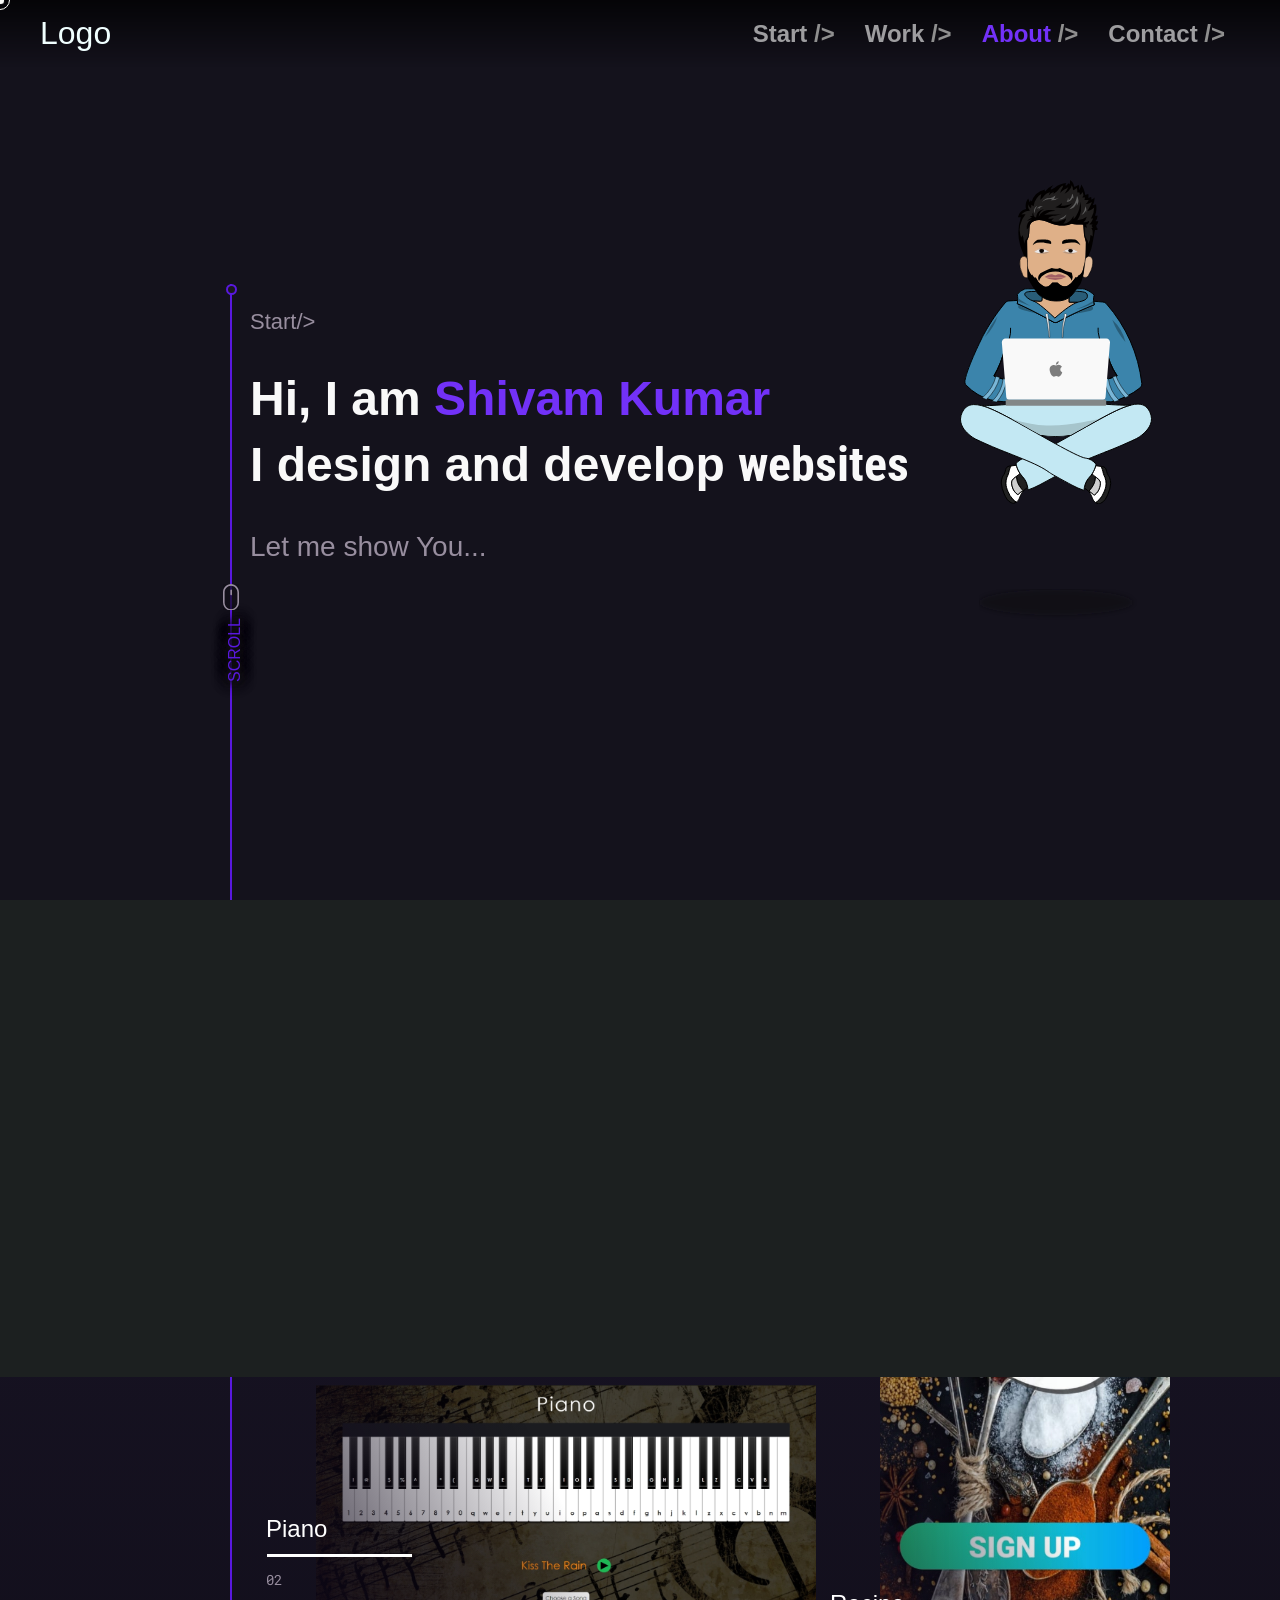
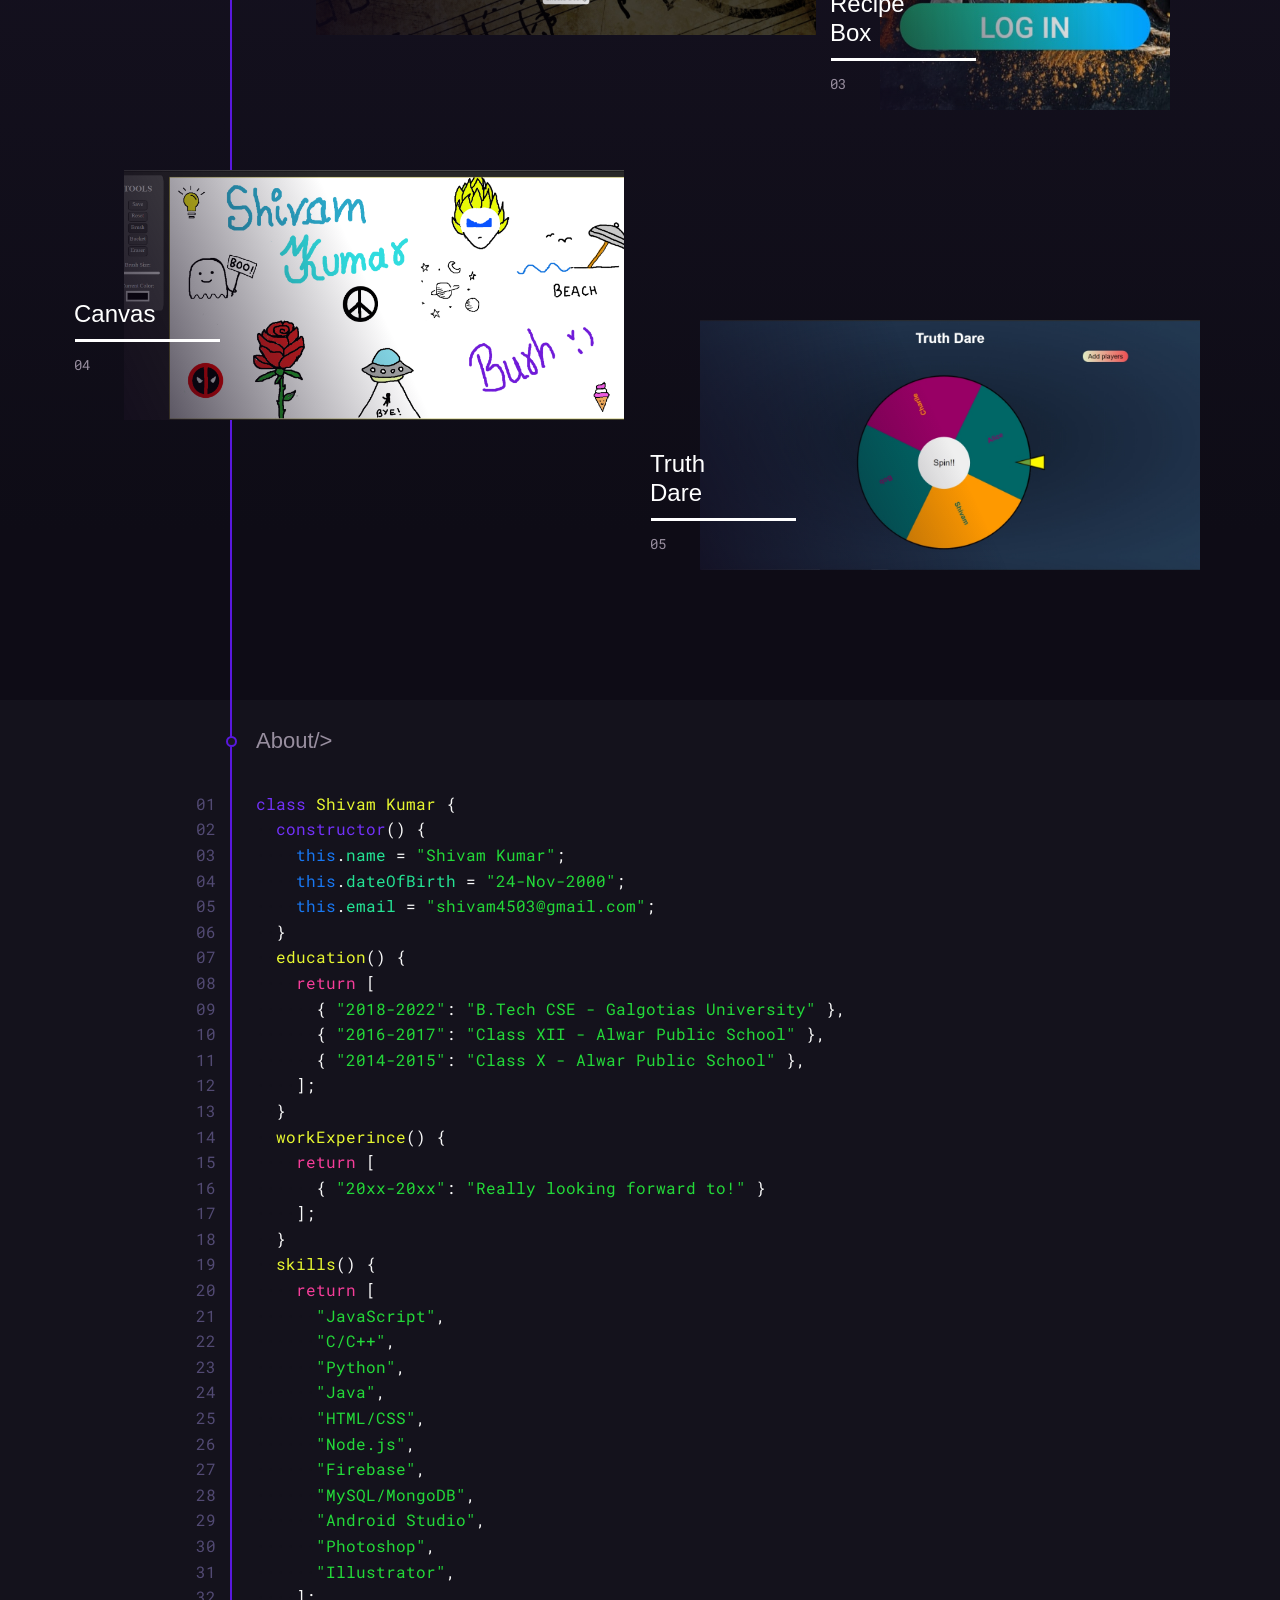
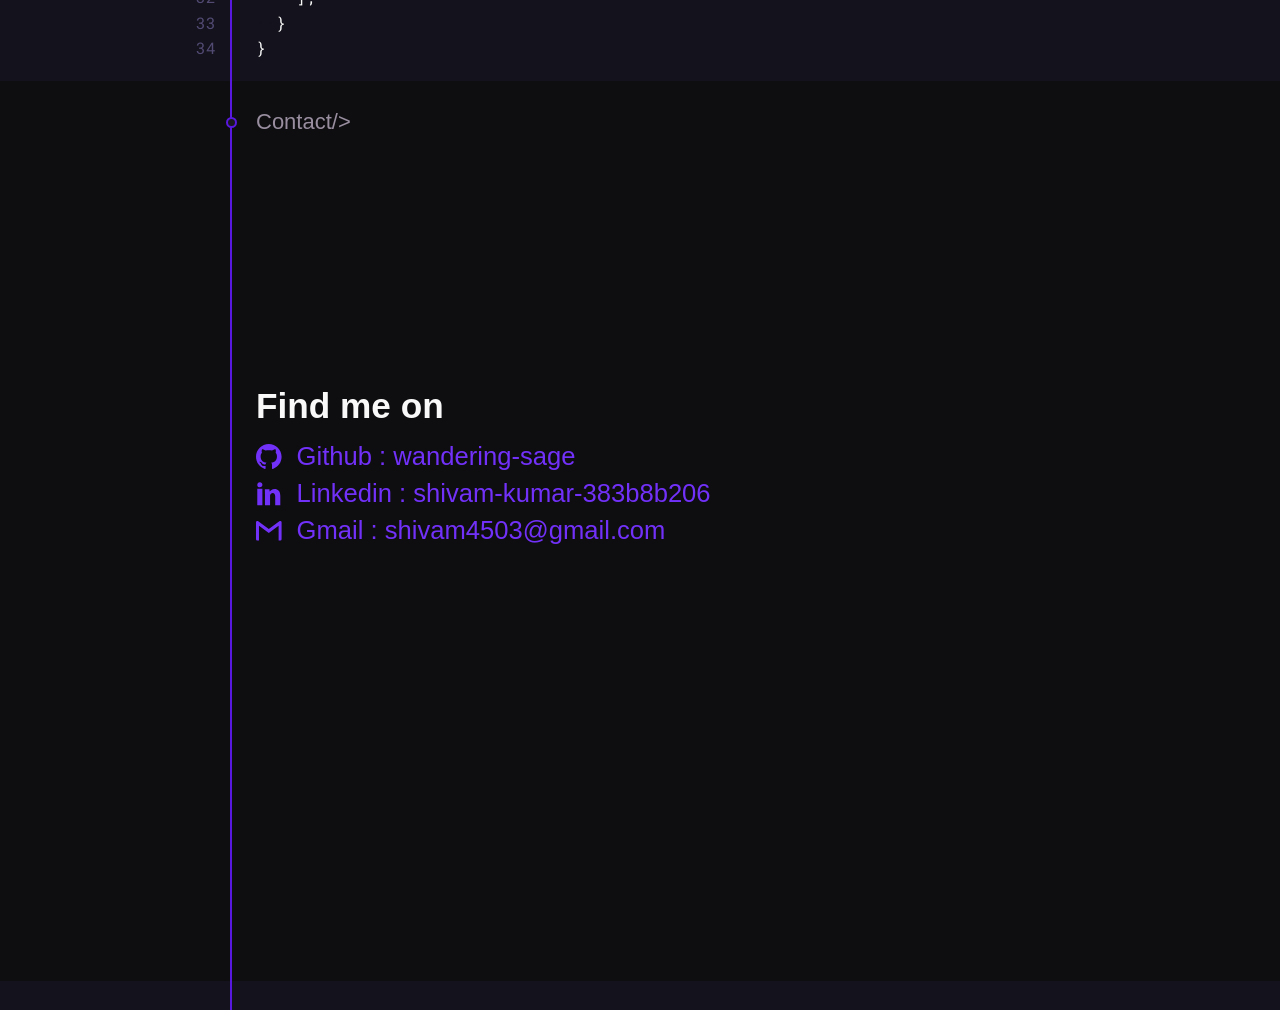
==== commit b042cbed: "added loading screen and optimized" ====
--- a/index.html
+++ b/index.html
@@ -12,7 +12,19 @@
 		<title>Shivam Kumar</title>
 	</head>
 
-	<body class="hideScrollbar">
+	<body>
+
+		<div class="loader">
+			<span>{</span>
+			<div class="bar1"></div>
+			<div class="bar2"></div>
+			<div class="bar3"></div>
+			<div class="bar4"></div>
+			<div class="bar5"></div>
+			<div class="bar6"></div>
+			<span>}</span>
+			<h2>Loading</h2>
+		</div>
 		
 		<nav class="nav-bar">
 			<a href="#" class="logo">Logo</a>
--- a/css/base.css
+++ b/css/base.css
@@ -34,6 +34,93 @@
 .disable-scroll::-webkit-scrollbar{
 	display: none;
 }
+
+
+/* ---------------------------------Page-Loader------------------------------- */
+
+body::before,
+body::after{
+  content: '';
+  width:100%;
+  position:fixed;
+  left:0;
+  background: #1c2020;
+  z-index:9000;
+  transition: 0.3s ease-out;
+}
+
+body.show::before{
+  transform: translateY(-100%);
+}
+body.show::after{
+	transform: translateY(100%);
+}
+
+body::before{
+  top: 0;
+  height: 47vh;
+}
+body::after{
+  bottom: 0;
+  height: 53vh;
+}
+
+.loader {
+	margin: 0 auto;
+	height: 50px;
+	width: max-content;
+	text-align: center;
+	font-size: 10px;
+	position: absolute;
+	top: 46.5%;
+	left: 50%;
+	transform: translateY(-50%) translateX(-50%);
+	z-index: 9900;
+	opacity: 1;
+}
+.loader span{
+	font-size: 60px;
+	position: relative;
+	top: -20%;
+	margin: 0 20px;
+}
+.loader h2{
+	font-size: 30px;
+	margin-top: 30px;
+}
+.loader>div {
+	  height: 100%;
+	  width: 8px;
+	  display: inline-flex;
+	  flex-direction: row;
+	  margin-left: 2px;
+	  animation: upDown 0.8s infinite ease-in-out;
+}
+	
+.loader .bar1{
+	  background-color: #754fa0 ;
+}
+.loader .bar2{
+	  background-color: #09b7bf;
+	  animation-delay: -0.7s;
+	}
+.loader .bar3{
+	background-color: #90d36b;
+	animation-delay: -0.6s;
+}
+.loader .bar4{
+	background-color: #f2d40d;
+	animation-delay: -0.5s;
+}
+.loader  .bar5{
+	background-color: #fcb12b;
+	animation-delay: -0.4s;
+}
+.loader .bar6{
+	background-color: #ed1b72;
+	animation-delay: -0.3s;
+}
+
 
 /* ---------------------------------Nav-Bar------------------------------- */
 
@@ -223,10 +310,14 @@
 	min-height: 50vh;
 	top: 20%;
 	right: 10%;
+	transform: translateY(-30%);
+	opacity: 0;
+	transition: 1s ease-out;
 }
 .avatar{
 	width: 15vw;
 	animation: hovering 1.5s ease-in-out infinite alternate;
+	
 }
 .avatar #eyes{
 	animation: blinking 2s ease-in-out infinite 2s;
@@ -269,7 +360,7 @@
 	pointer-events: none;
 	mix-blend-mode: difference;
 	transform-origin: 50% 50%;
-	z-index: 1000;
+	z-index: 10000;
 }
 
 /* ---------------------------------work section------------------------------- */
@@ -638,4 +729,14 @@
 	to{
 		transform: scaleX(1.2);
 	}	
-}+}
+
+@keyframes upDown {
+	0%, 40%, 100% { 
+	  transform: scaleY(0.05);
+	  -webkit-transform: scaleY(0.05);
+	}  20% { 
+	  transform: scaleY(1.0);
+	  -webkit-transform: scaleY(1.0);
+	}
+  }
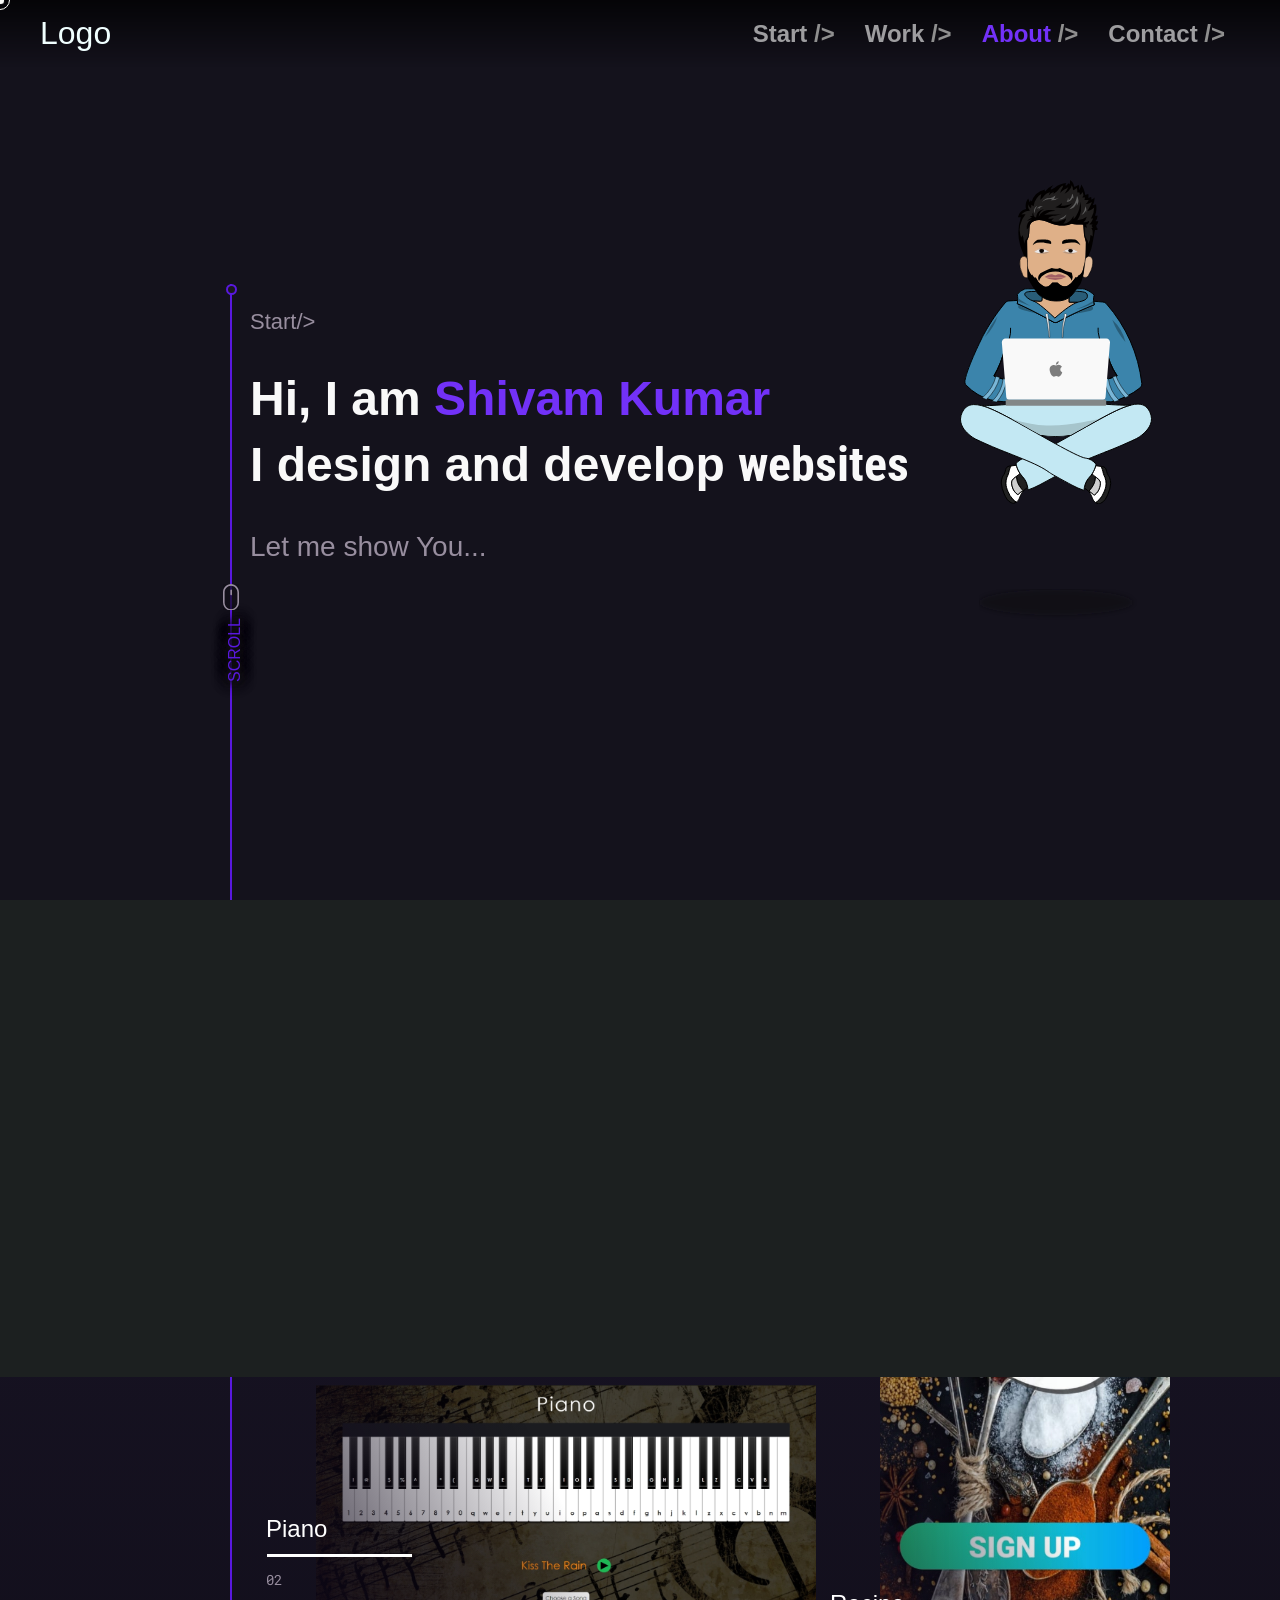
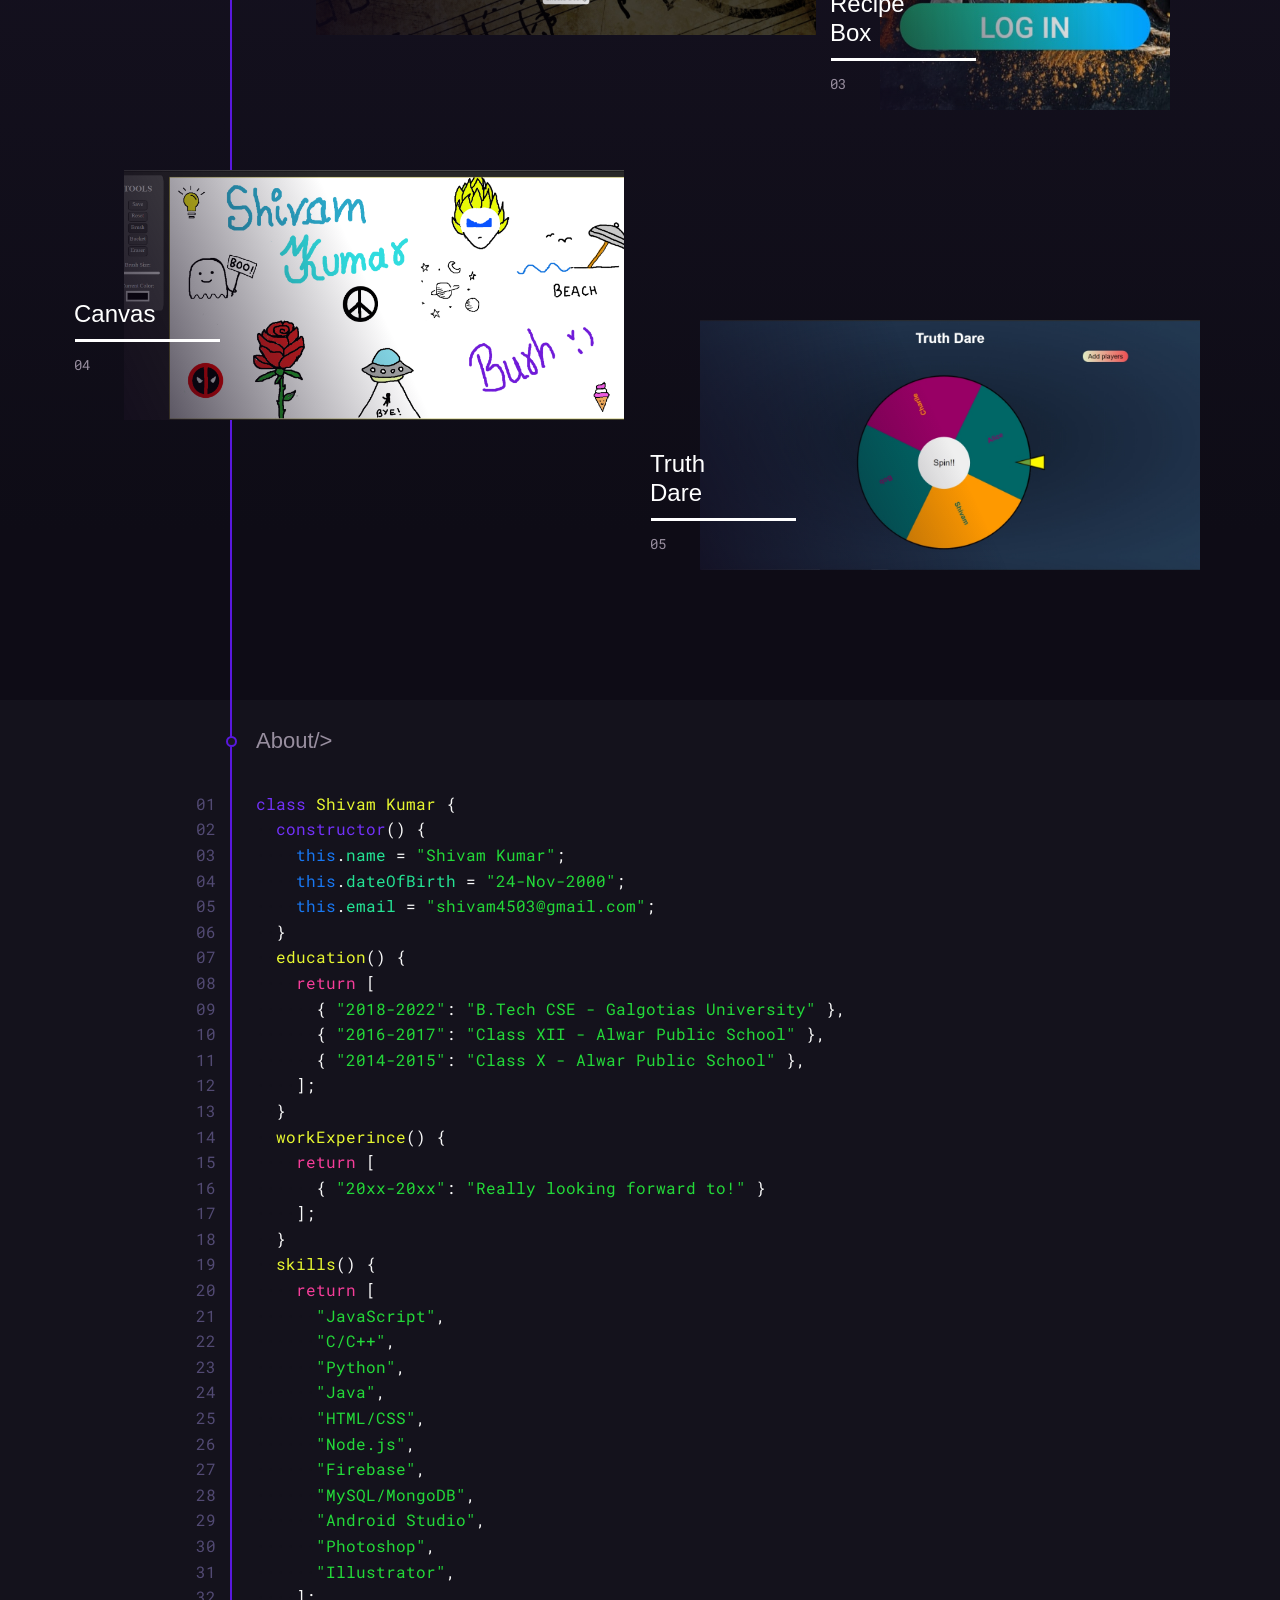
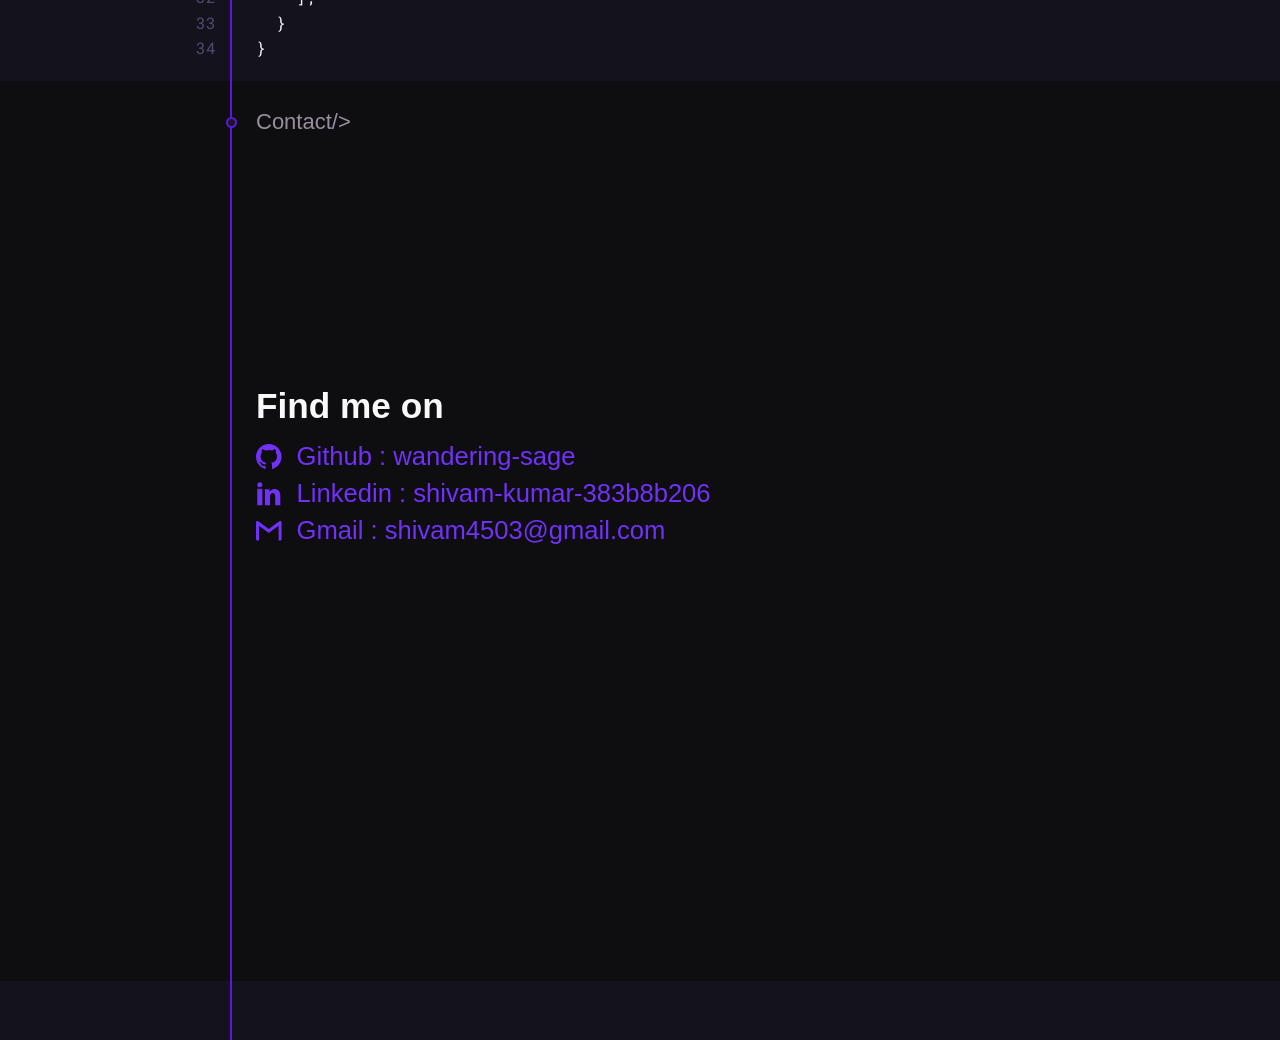
==== commit 6fdd321a: "almost Complete" ====
--- a/index.html
+++ b/index.html
@@ -10,7 +10,7 @@
 		<link href="https://fonts.googleapis.com/css2?family=Open+Sans&display=swap" rel="stylesheet">
 		<link rel="stylesheet" href="./css/base.css" />
 		<title>Shivam Kumar</title>
-	</head>
+	</head> 
 
 	<body>
 
@@ -83,14 +83,21 @@
 			<div class="work">
 				<div class="bullet"></div>
 				<p class="section-title left-20 mt-30">Work/></p>
+				<div class="info-text">Click to View</div>
 				<div class="open-project hide">
 					<button class="proj-close-btn">X</button>
-					<div class="porj-content">
+					<div class="proj-content">
+						<h1 class="proj-title"></h1>
 						<img src="" alt="">
 						<div class="proj-desc"></div>
 					</div>
-					<a href=""></a>
-					<a href=""></a>
+
+					<a class="github-btn"  target="_blank">
+						<svg xmlns="http://www.w3.org/2000/svg" xmlns:xlink="http://www.w3.org/1999/xlink" height="130px" viewBox="0 0 356.62 344.29"><defs><style>.cls-b-1{fill:none;}.cls-b-2{fill:#e7eced;}.cls-b-3{fill:#afb6bb;}.cls-b-4{fill:#495d72;}.cls-b-5{fill:#4398d1;}.cls-b-6{clip-path:url(#clip-path-2);}.cls-b-7{fill:#28384c;}.cls-b-8{fill:#dd352e;}.cls-b-9{fill:#366db6;}.cls-b-10{fill:#75348b;}.cls-b-11{fill:#57abc1;}.cls-b-12{fill:#25ae88;}.cls-b-13{fill:#f76363;}.cls-b-14{fill:#bf5a45;}.cls-b-15{fill:#f2ecbf;}.cls-b-16{fill:#ebba16;}.cls-b-17{fill:#ed8a19;}.cls-b-18{fill:#c5411e;}.cls-b-19{fill:#f05133;}.cls-b-20{isolation:isolate;font-size:69.65px;font-family:Consolas-Bold, Consolas;font-weight:700;}.cls-b-20,.cls-b-21{fill:#fff;}</style><clipPath id="clip-path-2"><rect class="cls-b-1" x="24.58" y="24.59" width="311.42" height="196.77"/></clipPath></defs><g id="Layer_2" data-name="Layer 2"><g id="Layer_1-2" data-name="Layer 1"><g id="Capa_1" data-name="Capa 1"><path class="cls-b-2" d="M258.27,344.29H98.35A12.33,12.33,0,0,1,86,332h0a12.29,12.29,0,0,1,12.26-12.32H258.13A12.29,12.29,0,0,1,270.39,332h0a12,12,0,0,1-12.12,12.26Z"/><path class="cls-b-3" d="M209,270.53V258.27H147.52v12.26c0,27.17-9.68,49.18-36.91,49.18H245.87C218.78,319.71,209,297.76,209,270.53Z"/><path class="cls-b-2" d="M338.16,270.53H18.46A18.45,18.45,0,0,1,0,252.07H0V215.23H356.62v36.91A18.43,18.43,0,0,1,338.16,270.53Z"/><path class="cls-b-3" d="M196.77,252.07H159.85a6.1,6.1,0,0,1-6.34-5.92,6.19,6.19,0,0,1,5.92-6.34h37.34a6.1,6.1,0,0,1,6.34,5.92,6.19,6.19,0,0,1-5.92,6.34Z"/><path class="cls-b-4" d="M307.45,0h-289A18.49,18.49,0,0,0,0,18.46v202.9H356.62V18.46A18.49,18.49,0,0,0,338.16,0Z"/><rect class="cls-b-5" x="24.58" y="24.59" width="311.42" height="196.77"/><g class="cls-b-6"><g id="code-right"><rect class="cls-b-7" x="169.95" y="24.59" width="166.05" height="196.77"/><path class="cls-b-8" d="M264.4,55.3H202.9a6.13,6.13,0,1,1,0-12.25h61.5a6.13,6.13,0,1,1,0,12.25Z"/><path class="cls-b-9" d="M307.45,55.3H289a6.13,6.13,0,1,1,0-12.25h18.46a6.13,6.13,0,1,1,0,12.25Z"/><path class="cls-b-10" d="M307.45,80H245.94a6.13,6.13,0,0,1,0-12.26h61.51a6.13,6.13,0,0,1,0,12.26Z"/><path class="cls-b-11" d="M221.36,80H202.9a6.13,6.13,0,0,1,0-12.26h18.46a6.13,6.13,0,0,1,0,12.26Z"/><path class="cls-b-12" d="M264.4,104.55H202.9a6.13,6.13,0,0,1,0-12.26h61.5a6.13,6.13,0,0,1,0,12.26Z"/><path class="cls-b-13" d="M307.45,104.55H289a6.13,6.13,0,0,1,0-12.26h18.46a6.13,6.13,0,0,1,0,12.26Z"/><path class="cls-b-14" d="M307.45,129.14H245.94a6.13,6.13,0,1,1,0-12.26h61.51a6.13,6.13,0,0,1,0,12.26Z"/><path class="cls-b-15" d="M221.36,129.14H202.9a6.13,6.13,0,1,1,0-12.26h18.46a6.13,6.13,0,0,1,0,12.26Z"/><path class="cls-b-12" d="M307.45,202.9H245.94a6.13,6.13,0,0,1,0-12.26h61.51a6.13,6.13,0,0,1,0,12.26Z"/><path class="cls-b-8" d="M221.36,202.9H202.9a6.13,6.13,0,0,1,0-12.26h18.46a6.13,6.13,0,0,1,0,12.26Z"/><path class="cls-b-10" d="M264.4,153.72H202.9a6.13,6.13,0,0,1,0-12.26h61.5a6.13,6.13,0,0,1,0,12.26Z"/><path class="cls-b-16" d="M307.45,153.72H289a6.13,6.13,0,0,1,0-12.26h18.46a6.13,6.13,0,0,1,0,12.26Z"/><path class="cls-b-17" d="M307.45,178.31H245.94a6.13,6.13,0,0,1,0-12.26h61.51a6.13,6.13,0,0,1,0,12.26Z"/><path class="cls-b-18" d="M221.36,178.31H202.9a6.13,6.13,0,0,1,0-12.26h18.46a6.13,6.13,0,0,1,0,12.26Z"/></g><g id="code-left"><rect class="cls-b-19" x="24.59" y="24.59" width="145.36" height="196.77"/><text class="cls-b-20" transform="translate(42.49 195.48)">&lt;/&gt;</text><path class="cls-b-21" d="M82.47,47.64,93.4,58.58a7.27,7.27,0,0,1,9.2,9.26l10.52,10.52a7.24,7.24,0,1,1-4.53,9.19,7.66,7.66,0,0,1,.14-5.15l-9.82-9.75V98.49a7.27,7.27,0,1,1-9.75,3.27,6.8,6.8,0,0,1,3.76-3.48v-26a7.26,7.26,0,0,1-4-9.47v-.07L78.22,52"/></g></g></g></g></g></svg>
+					</a>
+					<a class="launch-btn"  target="_blank">
+						<svg xmlns="http://www.w3.org/2000/svg" xmlns:xlink="http://www.w3.org/1999/xlink" height="136.5px" viewBox="0 0 356.62 362.92"><defs><style>.cls-a-1,.cls-a-12{fill:none;}.cls-a-2{fill:#e7eced;}.cls-a-3{fill:#afb6bb;}.cls-a-4{fill:#495d72;}.cls-a-5{fill:#4398d1;}.cls-a-6{clip-path:url(#clip-path-1);}.cls-a-7{fill:#fff;}.cls-a-8{fill:#d5d6c8;}.cls-a-9{fill:#ff605c;}.cls-a-10{fill:#00ca4e;}.cls-a-11{fill:#ffbd44;}.cls-a-12{stroke:#606060;stroke-miterlimit:10;stroke-width:2px;}.cls-a-13{fill:#75c690;}</style><clipPath id="clip-path-1"><path class="cls-a-1" d="M299.64,0H57a18.34,18.34,0,0,0-18.2,18.46V240H317.84V18.46A18.34,18.34,0,0,0,299.64,0Z"/></clipPath></defs><g id="Layer_2" data-name="Layer 2"><g id="Layer_1-2" data-name="Layer 1"><path class="cls-a-2" d="M258.27,362.92H98.35A12.34,12.34,0,0,1,86,350.66h0a12.29,12.29,0,0,1,12.26-12.33H258.13a12.29,12.29,0,0,1,12.26,12.33h0a12,12,0,0,1-12.12,12.26Z"/><path class="cls-a-3" d="M209,289.15V276.89H147.52v12.26c0,27.17-9.68,49.18-36.91,49.18H245.87C218.78,338.33,209,316.39,209,289.15Z"/><path class="cls-a-2" d="M338.16,289.15H18.46A18.45,18.45,0,0,1,0,270.7H0V233.85H356.62v36.92A18.43,18.43,0,0,1,338.16,289.15Z"/><path class="cls-a-3" d="M196.77,270.7H159.85a6.11,6.11,0,0,1-6.34-5.93,6.19,6.19,0,0,1,5.92-6.33h37.34a6.1,6.1,0,0,1,6.34,5.92,6.19,6.19,0,0,1-5.92,6.34Z"/><path class="cls-a-4" d="M307.45,18.62h-289A18.49,18.49,0,0,0,0,37.08V240H356.62V37.08a18.49,18.49,0,0,0-18.46-18.46Z"/><rect class="cls-a-5" x="22.6" y="43.21" width="311.42" height="196.77"/><g class="cls-a-6"><g id="website"><path class="cls-a-7" d="M299.64,0H57a18.34,18.34,0,0,0-18.2,18.46V240H317.84V18.46A18.34,18.34,0,0,0,299.64,0Z"/><rect class="cls-a-8" x="113.84" y="13.77" width="185.62" height="8" rx="4"/><rect class="cls-a-8" x="190.57" y="62.53" width="102.13" height="4.91" rx="2.46"/><rect class="cls-a-8" x="190.57" y="75.32" width="84.32" height="4.91" rx="2.46"/><circle class="cls-a-9" cx="59.09" cy="18.04" r="7.22"/><circle class="cls-a-10" cx="94.91" cy="18.04" r="7.22"/><circle class="cls-a-11" cx="76.91" cy="18.04" r="7.22"/><rect class="cls-a-11" x="72.51" y="60.84" width="89.45" height="61.7" rx="2.77"/><path class="cls-a-12" d="M156.84,102.88V114.4a3.27,3.27,0,0,1-3.37,3.16H81a3.27,3.27,0,0,1-3.38-3.16V100.29L96.91,84.92a4.48,4.48,0,0,1,5.71.15l14.81,13.29a6.31,6.31,0,0,0,7.38.67L138,91.09a3.84,3.84,0,0,1,4.31.27Z"/><path class="cls-a-12" d="M156.84,68.85v34L142.32,91.36a3.84,3.84,0,0,0-4.31-.27L124.81,99a6.31,6.31,0,0,1-7.38-.67L102.62,85.07a4.48,4.48,0,0,0-5.71-.15L77.62,100.29V68.85A3.28,3.28,0,0,1,81,65.69h72.47A3.27,3.27,0,0,1,156.84,68.85Z"/><ellipse class="cls-a-12" cx="133.7" cy="78.12" rx="6.44" ry="6.03"/><rect class="cls-a-8" x="64.95" y="139.86" width="102.13" height="4.91" rx="2.46"/><rect class="cls-a-8" x="64.95" y="152.67" width="103.99" height="4.91" rx="2.46"/><rect class="cls-a-8" x="64.95" y="165.48" width="103.99" height="4.91" rx="2.46"/><rect class="cls-a-8" x="65.6" y="178.16" width="103.99" height="4.91" rx="2.46"/><rect class="cls-a-8" x="64.95" y="190.84" width="103.99" height="4.91" rx="2.46"/><rect class="cls-a-8" x="65.59" y="203.52" width="45.19" height="4.91" rx="2.46"/><rect class="cls-a-8" x="64.95" y="139.86" width="103.99" height="4.91" rx="2.46"/><rect class="cls-a-13" x="190.57" y="95.47" width="102.13" height="114.64" rx="6.45"/></g></g></g></g></svg>
+					</a>
 				</div>
 				<div class="project-container"></div>
 			</div>
--- a/css/base.css
+++ b/css/base.css
@@ -17,7 +17,7 @@
     background: #14121c;
 	color: #f9f9f9;
 	overflow-x: hidden;
-	overflow-y: scroll;
+	overflow-y: hidden;
 }
 
 /* ---------------------------------Scroll-Bar------------------------------- */
@@ -373,7 +373,84 @@
 	position: relative;
 }
 
+.info-text{
+	position: absolute;
+	color: #2a2442;
+	font-size: 100px;
+	font-family: Roboto Condensed,Lato,Arial,sans-serif;
+    font-weight: 700;
+	right: 5vw;
+}
+
 /* ---------------------------------show project------------------------------- */
+
+.proj-content{
+	position: absolute;
+	left: 20vw;
+	top: 5vh;
+	text-align: center;
+	max-width: 50vw;
+}
+
+.proj-title{
+	font-size: 50px;
+	text-transform: capitalize;
+	color: #7231f8;
+	margin-bottom: 5vh;
+}
+
+.proj-content img{
+	height: 50vh;
+	margin-bottom: 5vh;
+}
+
+.proj-desc{
+	font-size: 1.2em;
+	font-family:'Open Sans', sans-serif;
+	text-align: left;
+}
+
+.github-btn{
+	position: absolute;
+	top: 55vh;
+	right: 10vw;
+}
+.github-btn:hover::after{
+	position: absolute;
+	width: max-content;
+	top: 105%;
+	left: 50%;
+	transform: translateX(-50%);
+	content: "View Code";
+	background: #000;
+	color: #f9f9f9;
+	font-size: 20px;
+	padding: 1.5px 6px 4px 6px;
+	font-family:'Open Sans', sans-serif;
+	font-weight: 400;
+	border-radius: 7px;
+}
+
+.launch-btn{
+	position: absolute;
+	top: 25vh;
+	right: 10vw;
+}
+.launch-btn:hover::after{
+	position: absolute;
+	width: max-content;
+	top: 105%;
+	left: 50%;
+	transform: translateX(-50%);
+	content: "Visit Project";
+	background: #000;
+	color: #f9f9f9;
+	font-size: 20px;
+	padding: 1.5px 6px 4px 6px;
+	font-family:'Open Sans', sans-serif;
+	font-weight: 400;
+	border-radius: 7px;
+}
 
 
 .proj-close-btn {
@@ -443,11 +520,30 @@
 	transition-delay: var(--hide-delay);
 }
 
+/* ------------------show project svg---------------- */
+
+#website{
+	transform: translateY(70%);
+	transition: 0.25s ease-out;
+}
+
+#code-left{
+	transform: translateX(-50%);
+	transition: 0.25s ease-out;
+}
+#code-right{
+	transform: translateX(50%);
+	transition: 0.25s ease-out;
+}
+
+.backToOriginal{
+	transform: translateX(0) translateY(0) !important;
+}
 
 /* ---------------------------------Project Card------------------------------- */
 
 .project-container{
-    margin: 20px;
+	margin: 20px;
     margin-bottom: 0;
     padding: 20px;
     position: relative;
@@ -470,6 +566,7 @@
 	margin-left: -40px;
 	transition: all 0.5s ease-out;
 	opacity: 0;
+
 }
 .appear-on-scroll{
 	margin-left: 0;
@@ -484,6 +581,32 @@
 	background-image: linear-gradient(65deg, rgba(16, 9, 27, 0.8), transparent 50%);
 	position: absolute;
 }
+
+.proj-reveal{
+	position: absolute;
+	top: 0;
+	left: 0;
+	width: 100%;
+	height: 100%;
+	overflow: hidden;
+}
+.curtain{
+	content: "";
+	position: absolute;
+	top: 0;
+	left: 0;
+	width: 100%;
+	height: 100%;
+	background: #f9f9f9;
+	transform: translateX(100%);
+	transition: 0.4s ease-in-out;
+}
+.curtain.move{
+	transform: translateX(-100%);
+	transition: 0.6s ease-in-out;
+}
+
+
 .proj-data {
 	transform-style: preserve-3d;
 	position: absolute;
@@ -529,7 +652,8 @@
 	font-size: 14px;
 	font-weight: 400;
 	font-family: Roboto Mono, Consolas, Courier New, Courier, monospace !important;
-	display: inline;
+	display: inline-block;
+	transform-origin: left;
 }
 .proj-num::before{
 	content: "";
@@ -548,7 +672,8 @@
 	transition-delay: 0.33s !important;
 	transition: 0.4s cubic-bezier(0.4, 0, 0.2, 1);
 }
-.cover::before{
+.cover::before,
+.cover::after{
 	transform: scaleX(1);
 }
 
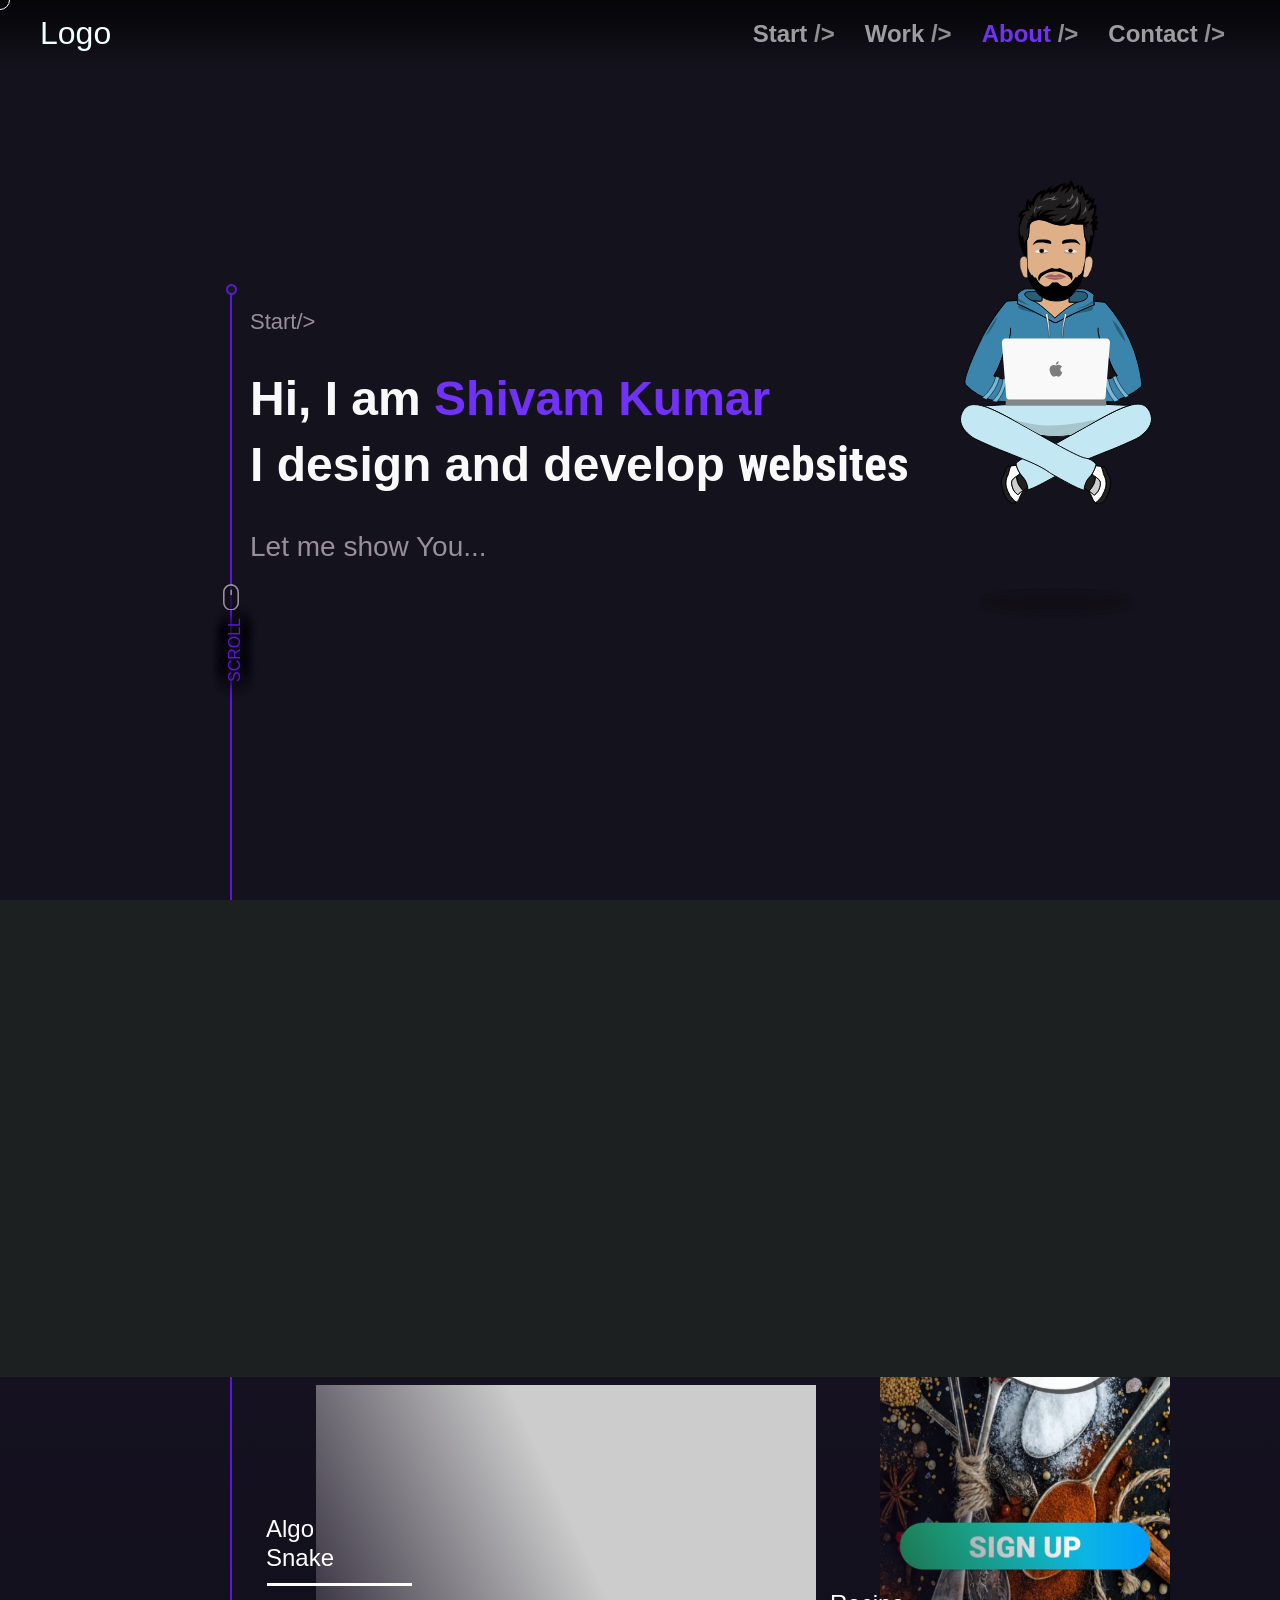
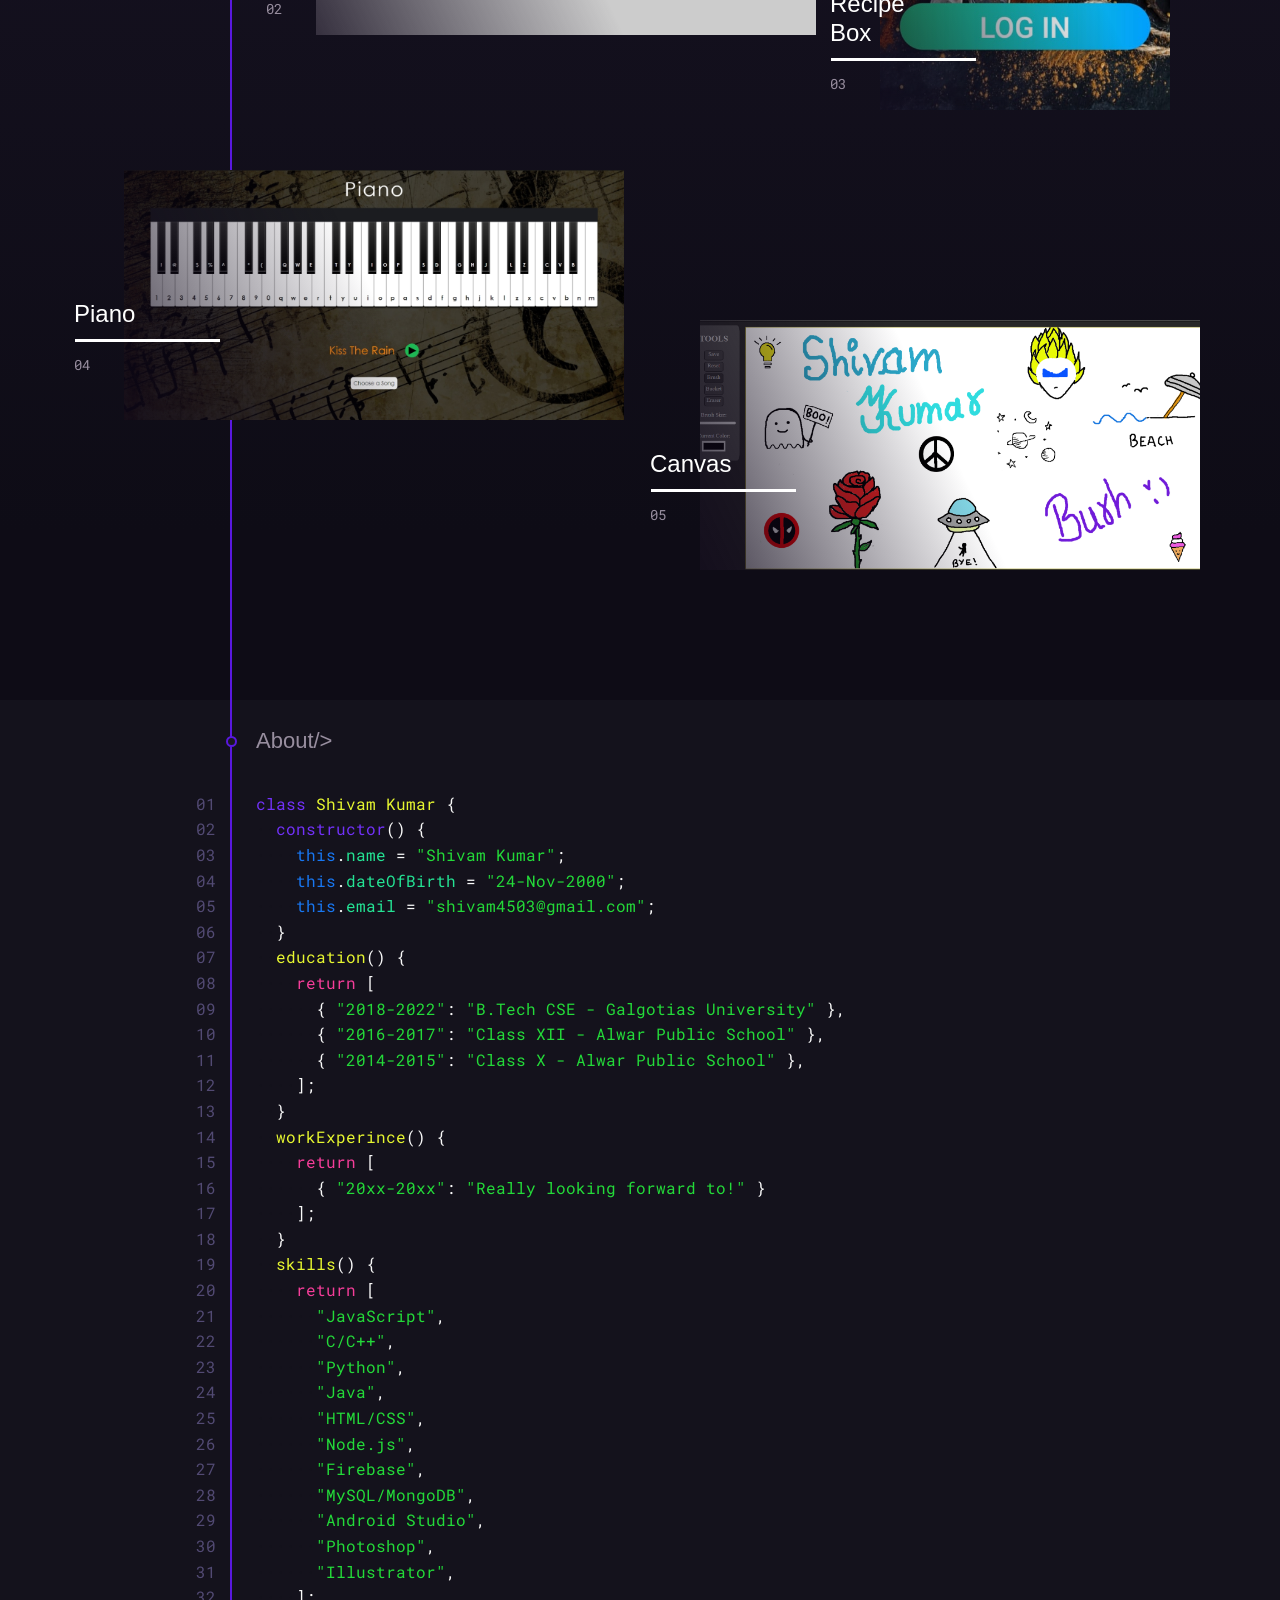
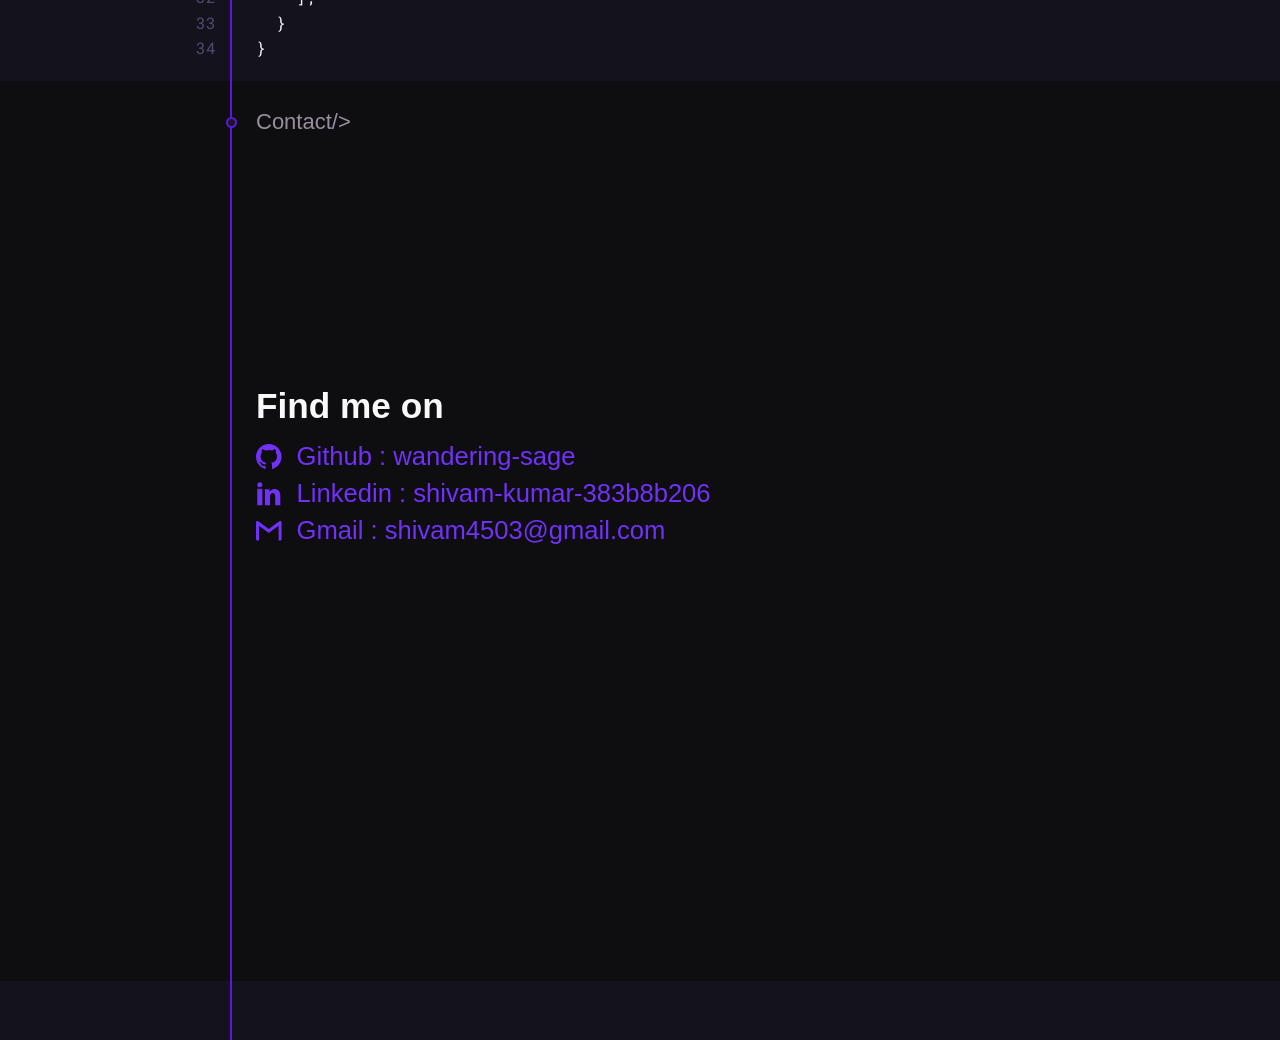
==== commit 63f30b4c: "updated" ====
--- a/index.html
+++ b/index.html
@@ -164,7 +164,7 @@
 				</div>
 			</div>
 		</footer>
-		<div class="cursor"></div>
+		<!-- <div class="cursor"></div> -->
 		<div class="cursor-slow"></div>
 
 		<script src="./scripts/base.js"></script>
--- a/css/base.css
+++ b/css/base.css
@@ -4,7 +4,7 @@
 }
 
 * {
-	cursor: none;
+	/* cursor: none; */
 	margin: 0;
 	padding: 0;
 	box-sizing: border-box;
@@ -158,7 +158,8 @@
 }
 
 .nav-link a {
-	margin: 0 15px;
+	/* margin: -15px; */
+	padding: 15px;
 	text-decoration: none;
 	color: rgba(255, 255, 255, 0.6);
 }
@@ -335,7 +336,7 @@
 
 /* ---------------------------------cursor------------------------------- */
 
-.cursor {
+/* .cursor {
 	width: 7.5px;
 	height: 7.5px;
 	border-radius: 50%;
@@ -346,7 +347,7 @@
 	mix-blend-mode: difference;
 	pointer-events: none;
 	z-index: 10000;
-}
+} */
 
 .cursor-slow {
 	width: 20px;
@@ -356,7 +357,7 @@
 	position: absolute;
 	top: 0;
 	left: 0;
-	transition: 0.15s ease-out;
+	transition: 0.1s ease-out;
 	pointer-events: none;
 	mix-blend-mode: difference;
 	transform-origin: 50% 50%;
@@ -408,6 +409,9 @@
 	font-size: 1.2em;
 	font-family:'Open Sans', sans-serif;
 	text-align: left;
+}
+.proj-desc li{
+	margin-bottom: 7px;
 }
 
 .github-btn{
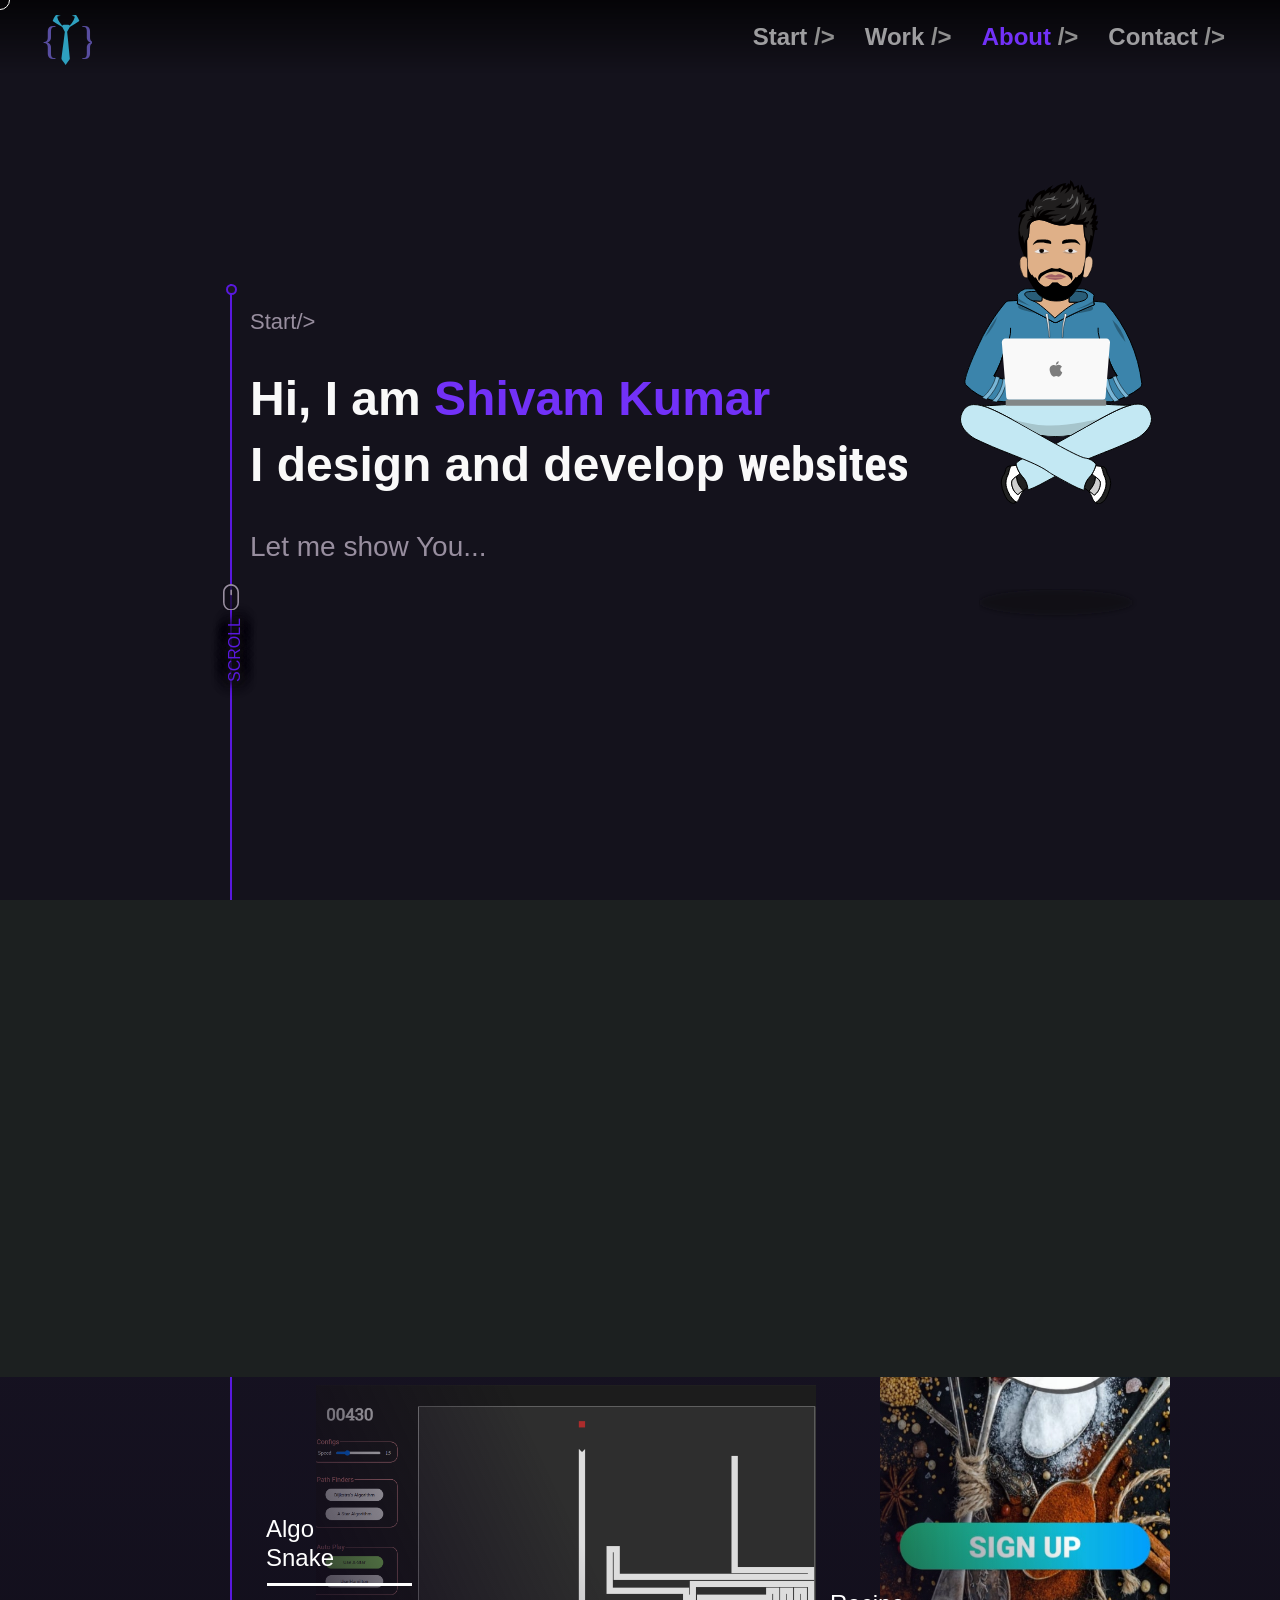
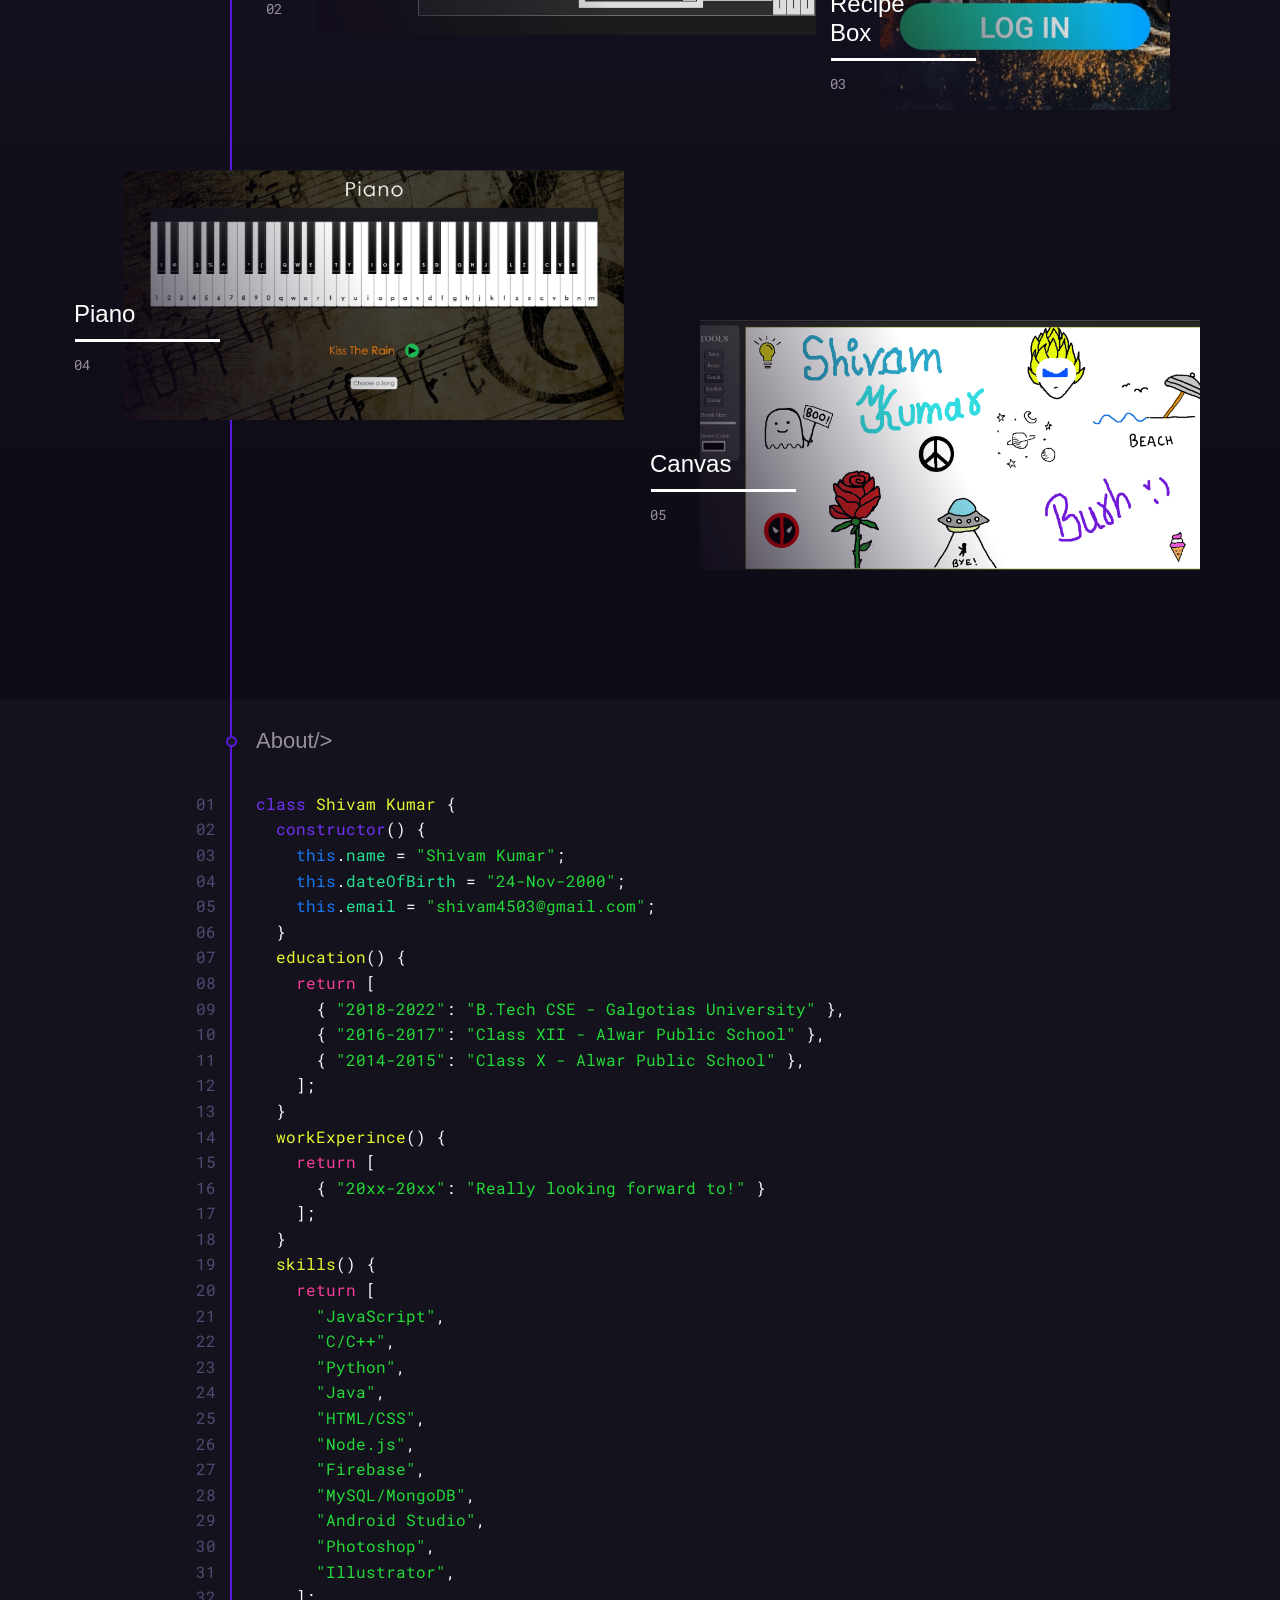
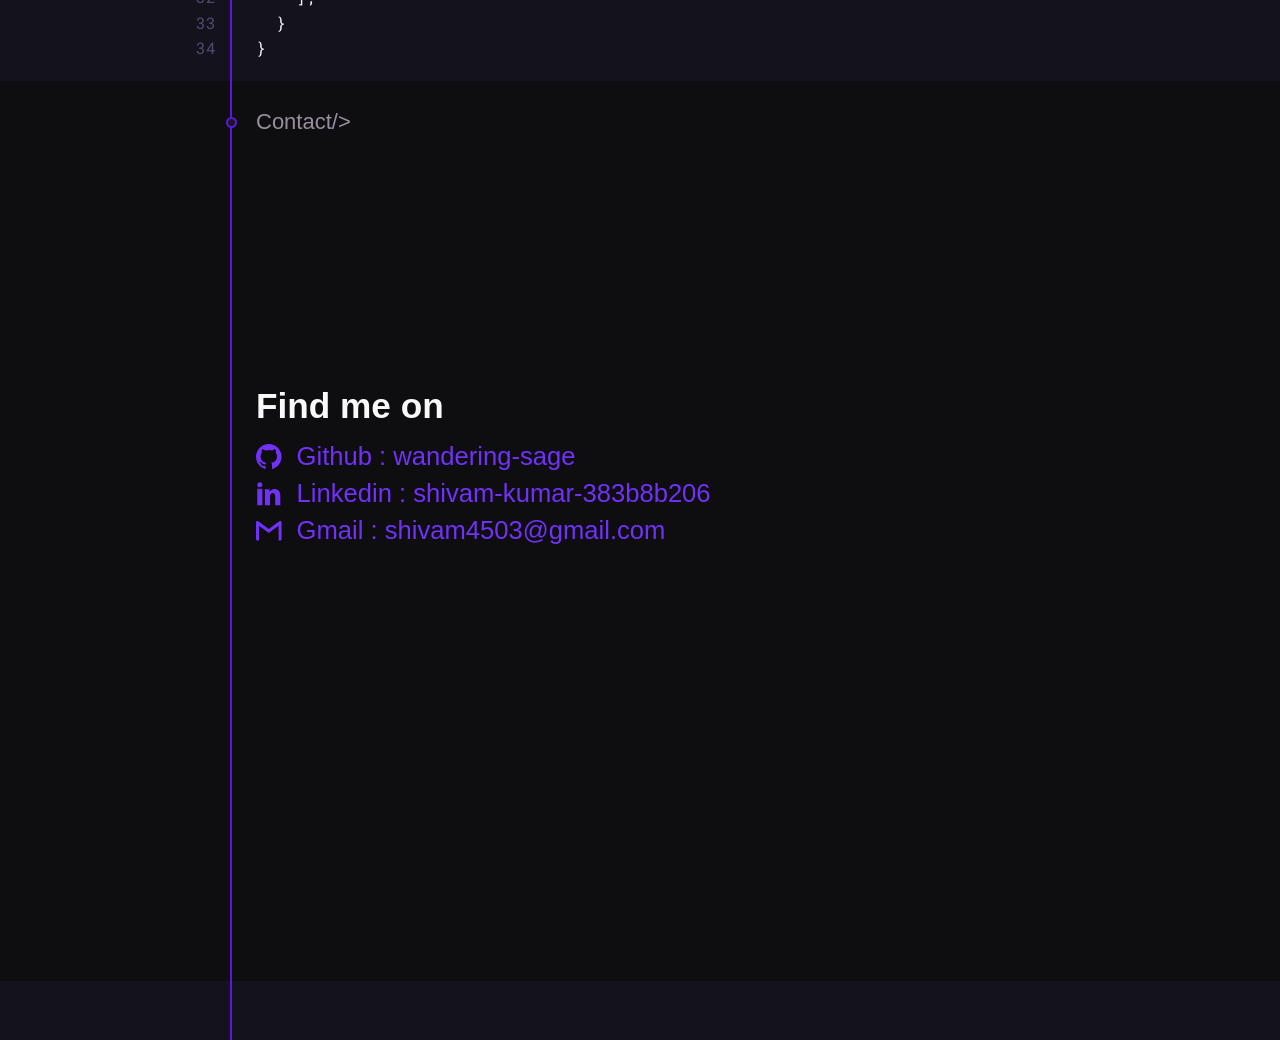
==== commit 283ef94f: "Updated logo" ====
--- a/index.html
+++ b/index.html
@@ -9,6 +9,7 @@
 		<link href="https://fonts.googleapis.com/css2?family=Roboto+Condensed&display=swap" rel="stylesheet">
 		<link href="https://fonts.googleapis.com/css2?family=Open+Sans&display=swap" rel="stylesheet">
 		<link rel="stylesheet" href="./css/base.css" />
+		<link rel="icon" href="./images/favicon.png" type="image/png" />
 		<title>Shivam Kumar</title>
 	</head> 
 
@@ -27,7 +28,7 @@
 		</div>
 		
 		<nav class="nav-bar">
-			<a href="#" class="logo">Logo</a>
+			<a href="#" class="logo"><img src="images/SVG/Logo.svg" alt="Logo"></a>
 			<ul class="nav-links">
 				<li class="nav-link active">
 					<a href="#start">Start <span>/></span></a>
--- a/css/base.css
+++ b/css/base.css
@@ -142,6 +142,11 @@
 	font-size: 2rem;
 	color: azure;
 	text-decoration: none;
+}
+.logo>img{
+	height: 50px;
+	margin: 0 -15px -15px 0;
+	/* padding: 15px; */
 }
 
 .nav-links {
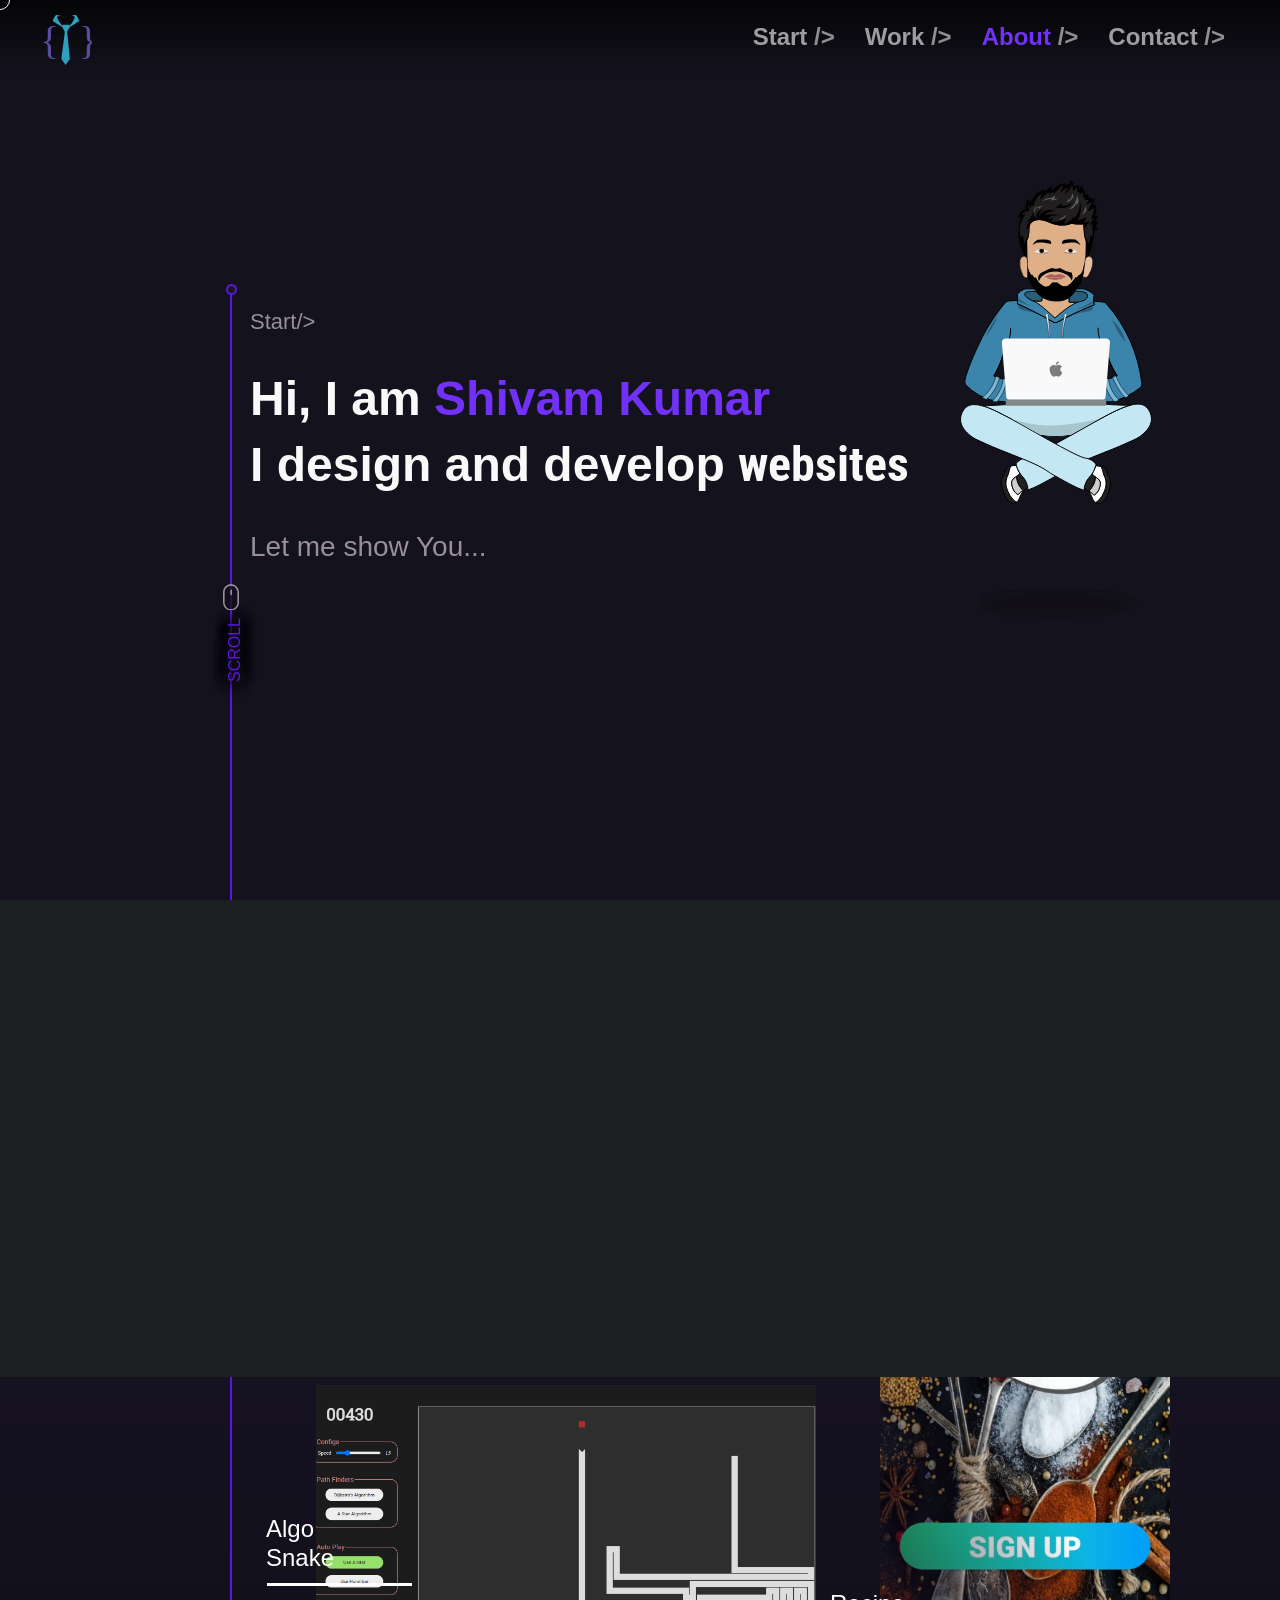
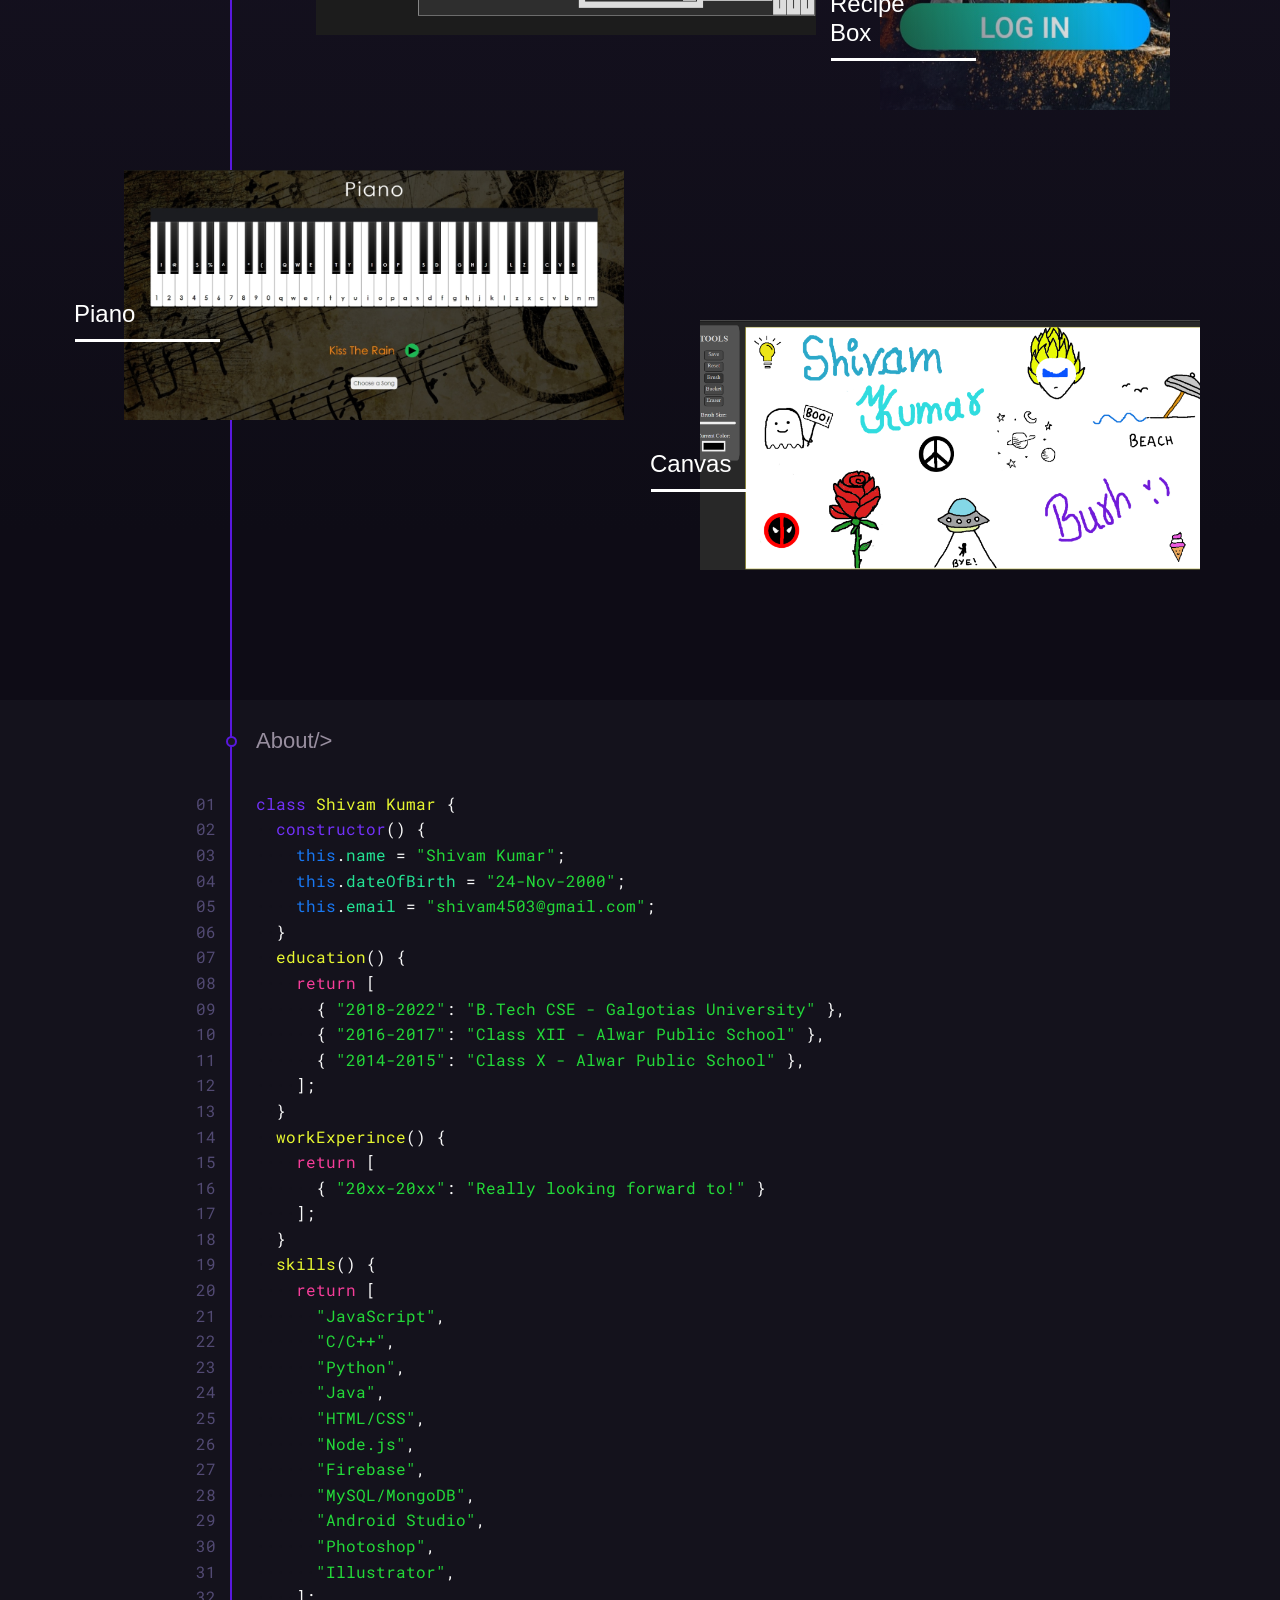
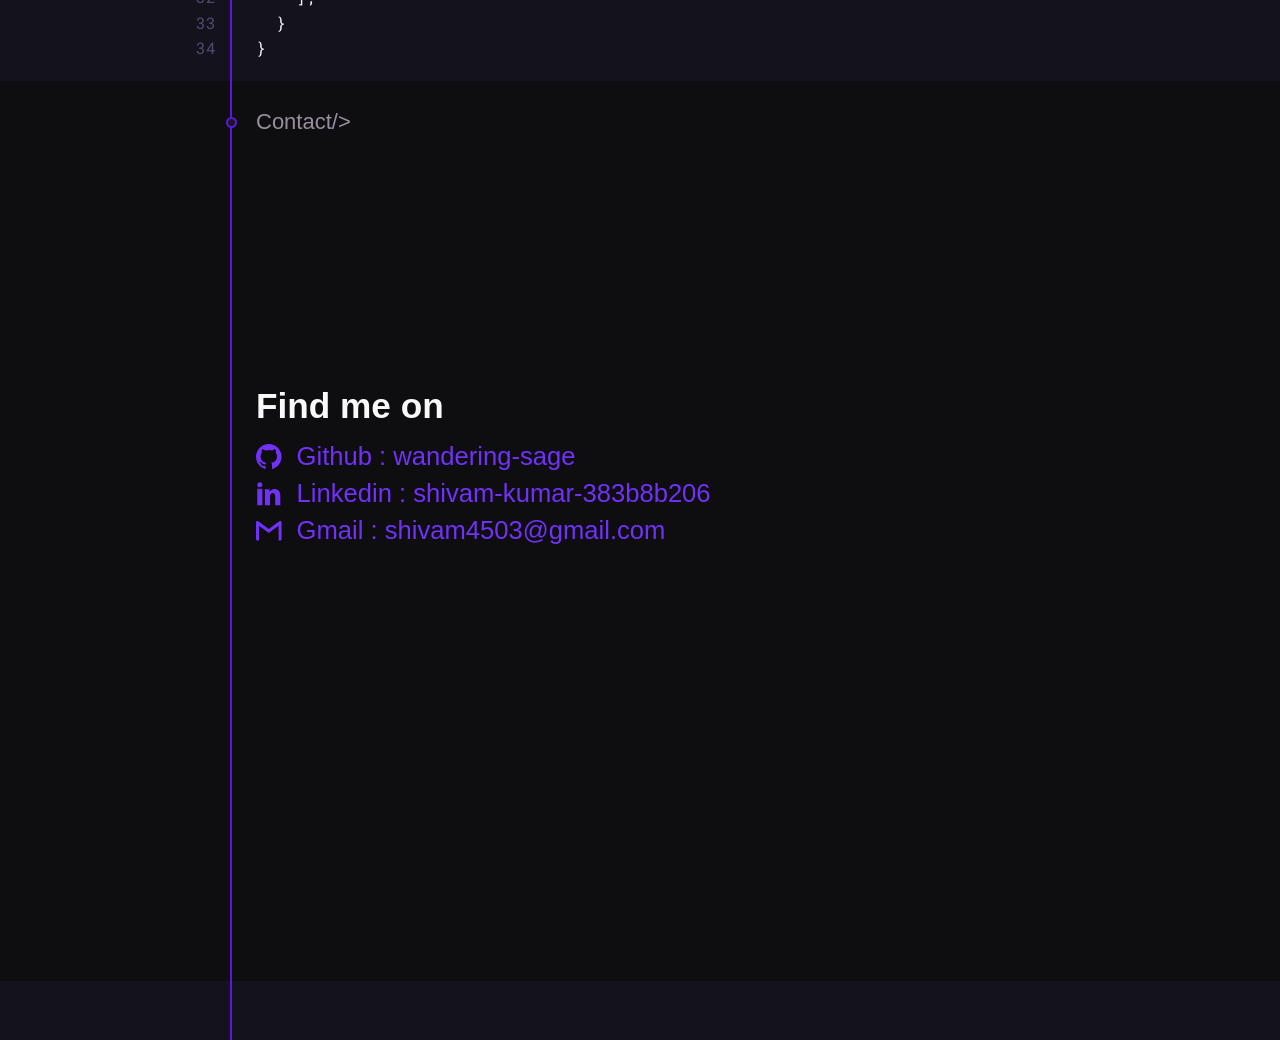
==== commit e8a25129: "responsive" ====
--- a/index.html
+++ b/index.html
@@ -4,11 +4,12 @@
 		<meta charset="UTF-8" />
 		<meta http-equiv="X-UA-Compatible" content="IE=edge" />
 		<meta name="viewport" content="width=device-width, initial-scale=1.0" />
-		<link rel="preconnect" href="https://fonts.gstatic.com">
+		<link href="https://fonts.googleapis.com/css2?family=Roboto&display=swap" rel="stylesheet">
 		<link href="https://fonts.googleapis.com/css2?family=Roboto+Mono&display=swap" rel="stylesheet">
 		<link href="https://fonts.googleapis.com/css2?family=Roboto+Condensed&display=swap" rel="stylesheet">
 		<link href="https://fonts.googleapis.com/css2?family=Open+Sans&display=swap" rel="stylesheet">
 		<link rel="stylesheet" href="./css/base.css" />
+		<link rel="stylesheet" href="./css/mobile.css" />
 		<link rel="icon" href="./images/favicon.png" type="image/png" />
 		<title>Shivam Kumar</title>
 	</head> 
--- a/css/base.css
+++ b/css/base.css
@@ -407,15 +407,15 @@
 
 .proj-content img{
 	height: 50vh;
-	margin-bottom: 5vh;
+	margin-bottom: 7vh;
 }
 
 .proj-desc{
 	font-size: 1.2em;
-	font-family:'Open Sans', sans-serif;
 	text-align: left;
 }
 .proj-desc li{
+	font-family:'Roboto', sans-serif;
 	margin-bottom: 7px;
 }
 
@@ -476,6 +476,7 @@
 	position: absolute;
 	top: 7%;
 	right: 7%;
+	cursor: pointer;
 }
 .proj-close-btn:hover {
 	color: #7231f8;
--- a/css/mobile.css
+++ b/css/mobile.css
@@ -0,0 +1,145 @@
+@media only screen and (max-width: 550px) {
+    .cursor-slow{
+        display: none;
+        opacity: 0;
+    }
+    .nav-bar{
+        display: none;
+        opacity: 0;
+    }
+    .avatar {
+        width: 33vw;
+    }
+    .hero-anim {
+        width: 33vw;
+        top: 2%;
+        right: 30%;
+        transform: translateY(-30%);
+        opacity: 0;
+        transition: 1s ease-out;
+    }
+    .timeline{
+        left: 40px;
+        top: 42.5%;
+    }
+    .start.container {
+        align-items: flex-end;
+    }
+    .start-content h1 {
+        font-size: 30px;
+    }
+    .spl-txt::before{
+        content: "\A";
+        white-space: pre;
+    }
+    .section-title {
+        font-size: 18px;
+    }
+    .start-content > :last-child{
+        font-size: 22px;
+    }
+    .scroll-bottom {
+        top: 250px;
+    }
+    .info-text {
+        font-size: 60px;
+        left: 40%;
+        right: 0;
+    }
+    .timeline .bullet{
+        left: 18%;
+    }
+    .bullet{
+        left: 40.5px;
+    }
+    .proj-data {
+        width: 100px;
+        height: auto;
+        bottom: 0px;
+        left: -35px;
+    }
+    .proj-data .proj-name {
+        font-size: 20px;
+    }
+    .proj-data .divider {
+        height: 2px;
+        margin: 8px 0px 10px;
+    }
+    .proj-content {
+        left: 15vw;
+        top: 5vh;
+        text-align: center;
+        max-width: 70vw;
+    }
+    .proj-title {
+        font-size: 30px;
+    }
+    .proj-content img {
+        height: 15vh;
+        margin-bottom: 7vh;
+    }
+    .proj-desc {
+        font-size: 15px;
+        text-align: left;
+    }
+    .proj-close-btn {
+        top: 3%;
+    }
+    .launch-btn {
+        top: 74.2vh;
+        right: 60vw;
+    }
+    .launch-btn svg{
+        height: 100px;
+    }
+    .launch-btn::after{
+        position: absolute;
+        width: max-content;
+        top: 105%;
+        left: 50%;
+        transform: translateX(-50%);
+        content: "Visit Project";
+        background: #000;
+        color: #f9f9f9;
+        font-size: 17px;
+        padding: 1.5px 6px 4px 6px;
+        font-family:'Open Sans', sans-serif;
+        font-weight: 400;
+        border-radius: 7px;
+    }
+    .github-btn {
+        top: 75vh;
+        right: 10vw;
+    }
+    .github-btn svg{
+        height: 92.5px;
+    }
+    .github-btn::after{
+        position: absolute;
+        width: max-content;
+        top: 105%;
+        left: 50%;
+        transform: translateX(-50%);
+        content: "View Code";
+        background: #000;
+        color: #f9f9f9;
+        font-size: 17px;
+        padding: 1.5px 6px 4px 6px;
+        font-family:'Open Sans', sans-serif;
+        font-weight: 400;
+        border-radius: 7px;
+    }
+    .c-line:after {
+        left: -55px;
+        font-size: 14px;
+        line-height: 1.4;
+    }
+    .code-container {
+        font-size: 14px;
+        line-height: 1.4;
+        padding-bottom: 40px;
+    }
+    .contact .content {
+        max-width: 75%;        
+    }
+}
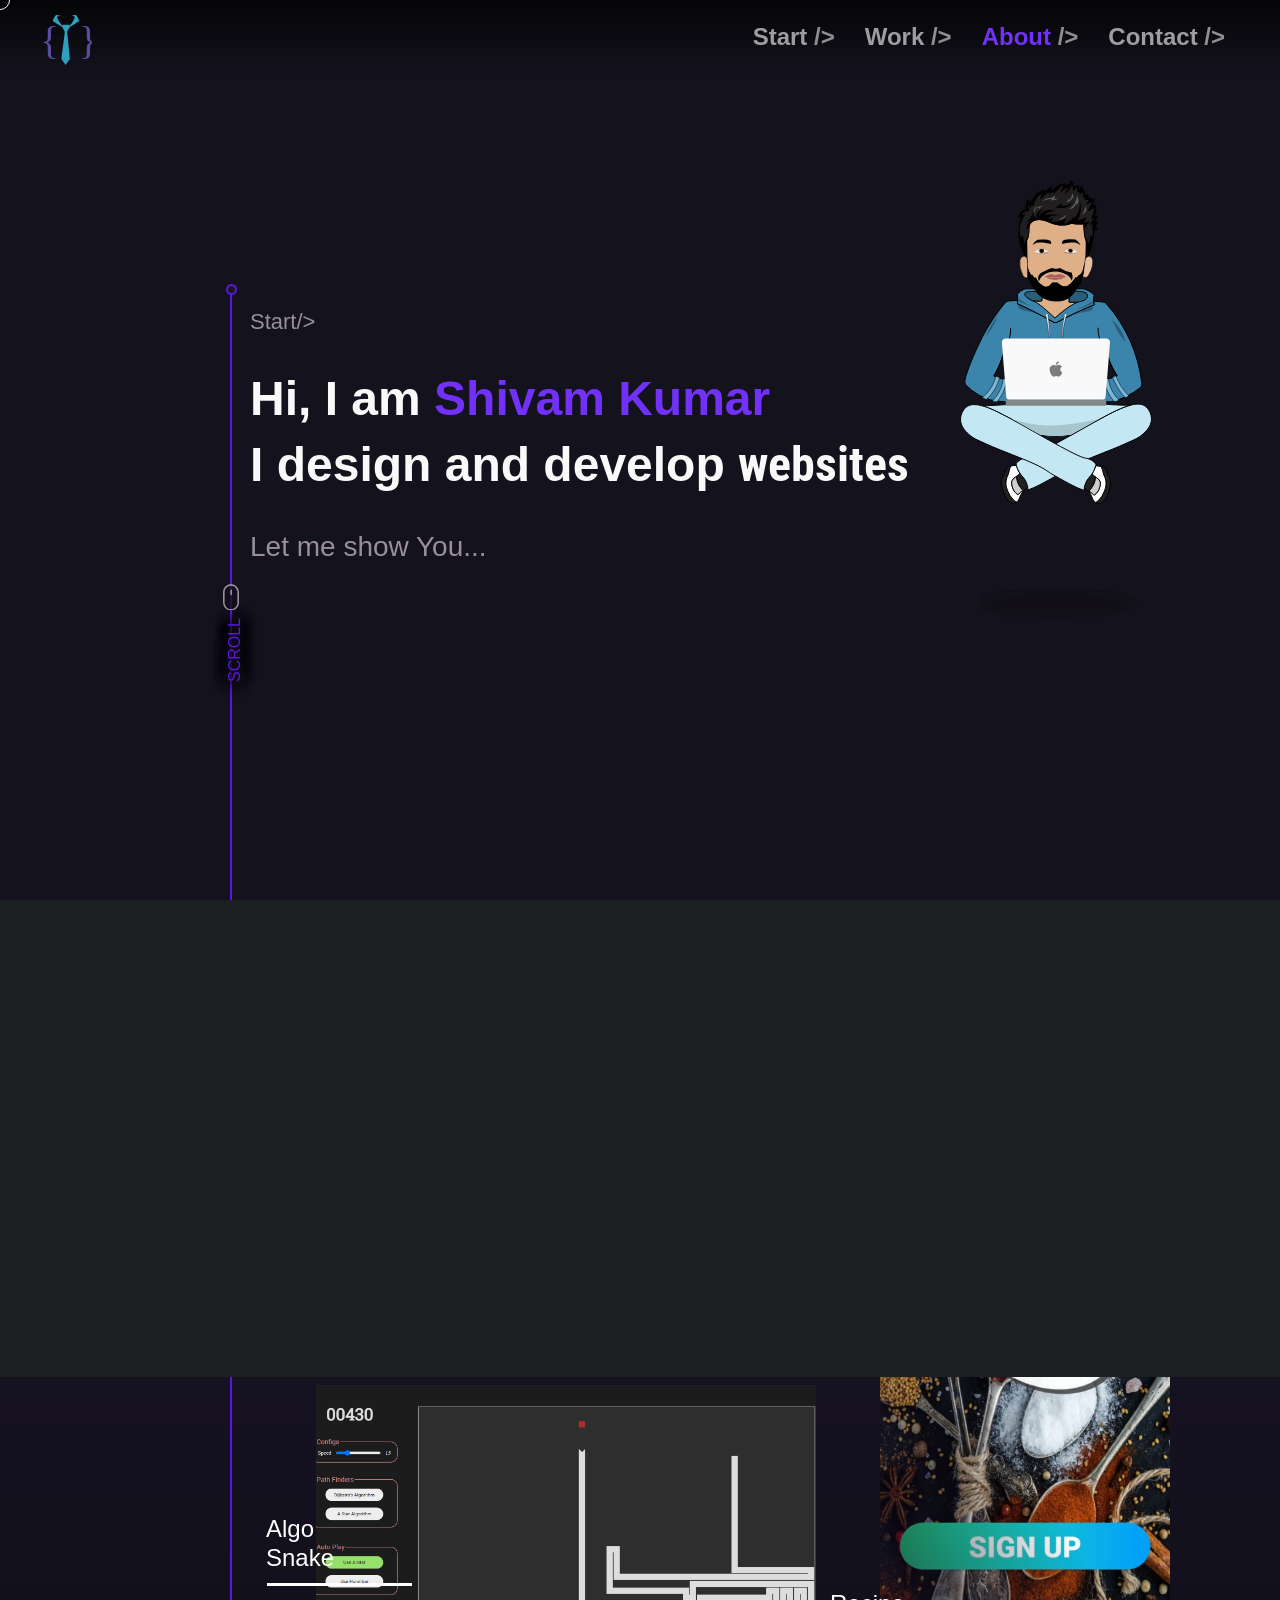
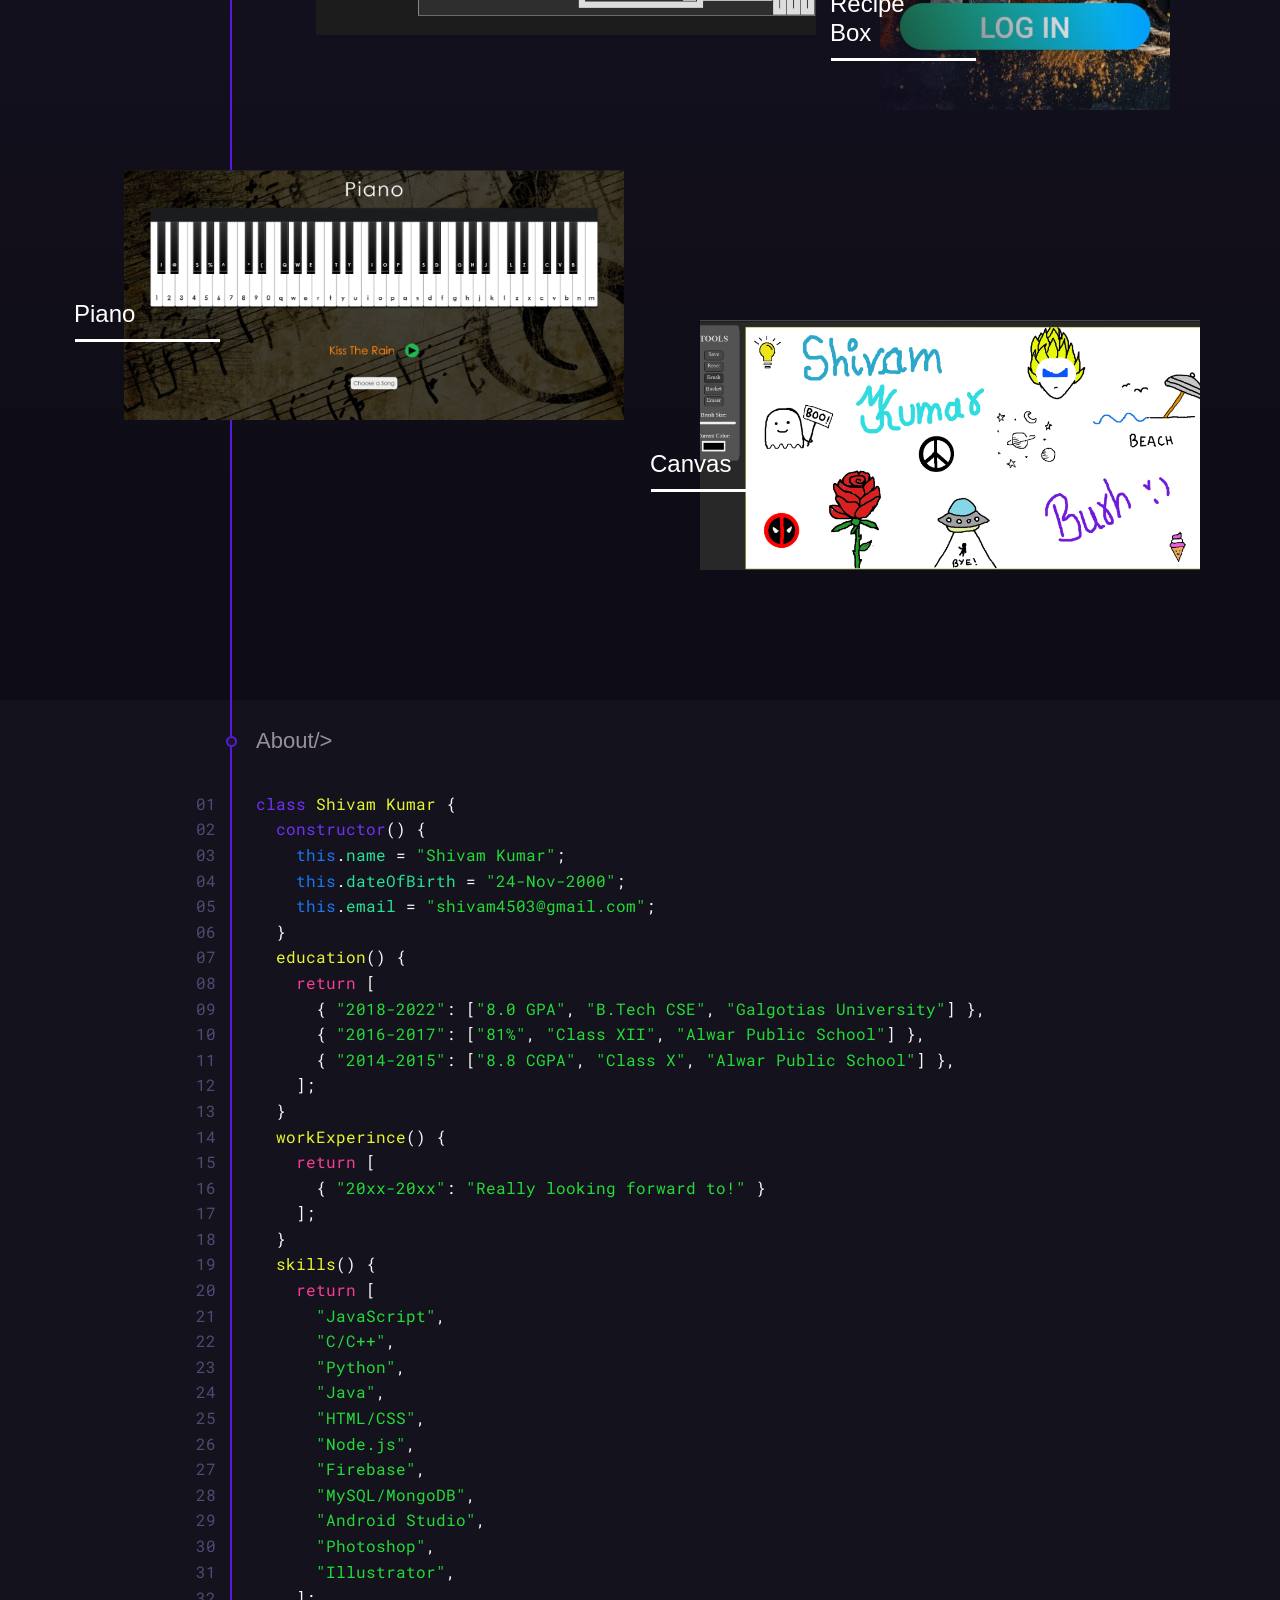
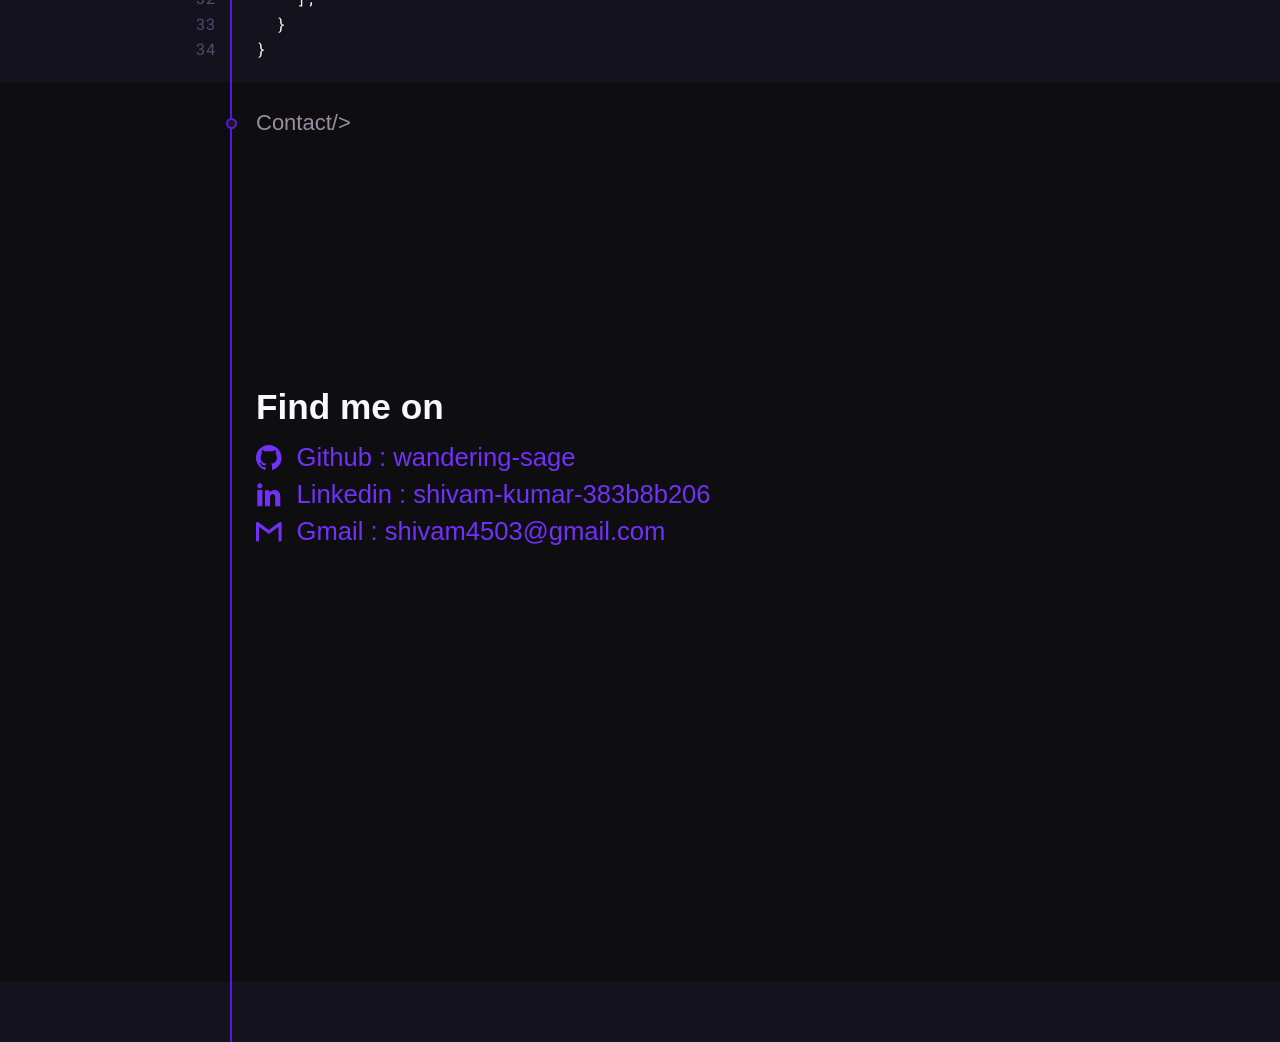
==== commit 6fdd4cc8: "fixed project cards and added typing cursor" ====
--- a/index.html
+++ b/index.html
@@ -116,9 +116,9 @@
 				<div class="c-line" data-line-no="06"><span class="dot">··</span>}</div>
 				<div class="c-line" data-line-no="07"><span class="dot">··</span><span class="yellow">education</span>() {</div>
 				<div class="c-line" data-line-no="08"><span class="dot">····</span><span class="red">return</span> [ </div>
-				<div class="c-line" data-line-no="09"><span class="dot">······</span>{ <span class="green">"2018-2022"</span>:<span class="green"> "B.Tech CSE - Galgotias University"</span> },</div>
-				<div class="c-line" data-line-no="10"><span class="dot">······</span>{ <span class="green">"2016-2017"</span>:<span class="green"> "Class XII - Alwar Public School"</span> },</div>
-				<div class="c-line" data-line-no="11"><span class="dot">······</span>{ <span class="green">"2014-2015"</span>:<span class="green"> "Class X - Alwar Public School"</span> },</div>
+				<div class="c-line" data-line-no="09"><span class="dot">······</span>{ <span class="green">"2018-2022"</span>: [<span class="green">"8.0 GPA"</span>, <span class="green">"B.Tech CSE"</span>, <span class="green">"Galgotias University"</span>] },</div>
+				<div class="c-line" data-line-no="10"><span class="dot">······</span>{ <span class="green">"2016-2017"</span>: [<span class="green">"81%"</span>, <span class="green">"Class XII"</span>, <span class="green">"Alwar Public School"</span>] },</div>
+				<div class="c-line" data-line-no="11"><span class="dot">······</span>{ <span class="green">"2014-2015"</span>: [<span class="green">"8.8 CGPA"</span>, <span class="green">"Class X"</span>, <span class="green">"Alwar Public School"</span>] },</div>
 				<div class="c-line" data-line-no="12"><span class="dot">····</span>];</div>
 				<div class="c-line" data-line-no="13"><span class="dot">··</span>}</div>
 				<div class="c-line" data-line-no="14"><span class="dot">··</span><span class="yellow">workExperince</span>() {</div>
@@ -138,7 +138,7 @@
 				<div class="c-line" data-line-no="28"><span class="dot">······</span><span class="green">"MySQL/MongoDB"</span>,</div>
 				<div class="c-line" data-line-no="29"><span class="dot">······</span><span class="green">"Android Studio"</span>,</div>
 				<div class="c-line" data-line-no="30"><span class="dot">······</span><span class="green">"Photoshop"</span>,</div>
-				<div class="c-line" data-line-no="31"><span class="dot">······</span><span class="green">"Illustrator"</span>,</div>
+				<div class="c-line" data-line-no="31"><span class="dot">······</span><span class="green">"Illustrator"</span>, <span class="typer"></span></div>
 				<div class="c-line" data-line-no="32"><span class="dot">····</span>];</div>
 				<div class="c-line" data-line-no="33"><span class="dot">··</span>}</div>
 				<div class="c-line" data-line-no="34">}</div>
--- a/css/base.css
+++ b/css/base.css
@@ -573,7 +573,7 @@
 	background-size: cover;
 	background-repeat: no-repeat;
 	background-position: center;
-	margin-left: -40px;
+	margin-left: -70px;
 	transition: all 0.5s ease-out;
 	opacity: 0;
 
@@ -733,6 +733,15 @@
     height: 100%;
     z-index: -1;
 }
+
+#about .typer:before {
+  opacity: 0;
+  content: "|";
+  font-family: cursive;
+  -webkit-animation: blink .9s infinite;
+  animation: blink .9s infinite;
+}
+
 /* ---------------------------------Contact------------------------------- */
 
 #contact{
@@ -874,4 +883,16 @@
 	  transform: scaleY(1.0);
 	  -webkit-transform: scaleY(1.0);
 	}
-  }+}
+
+@keyframes blink{
+  0%{
+    opacity:0
+  }
+  50%{
+    opacity:1
+  }
+  to{
+    opacity:0
+  }
+}
